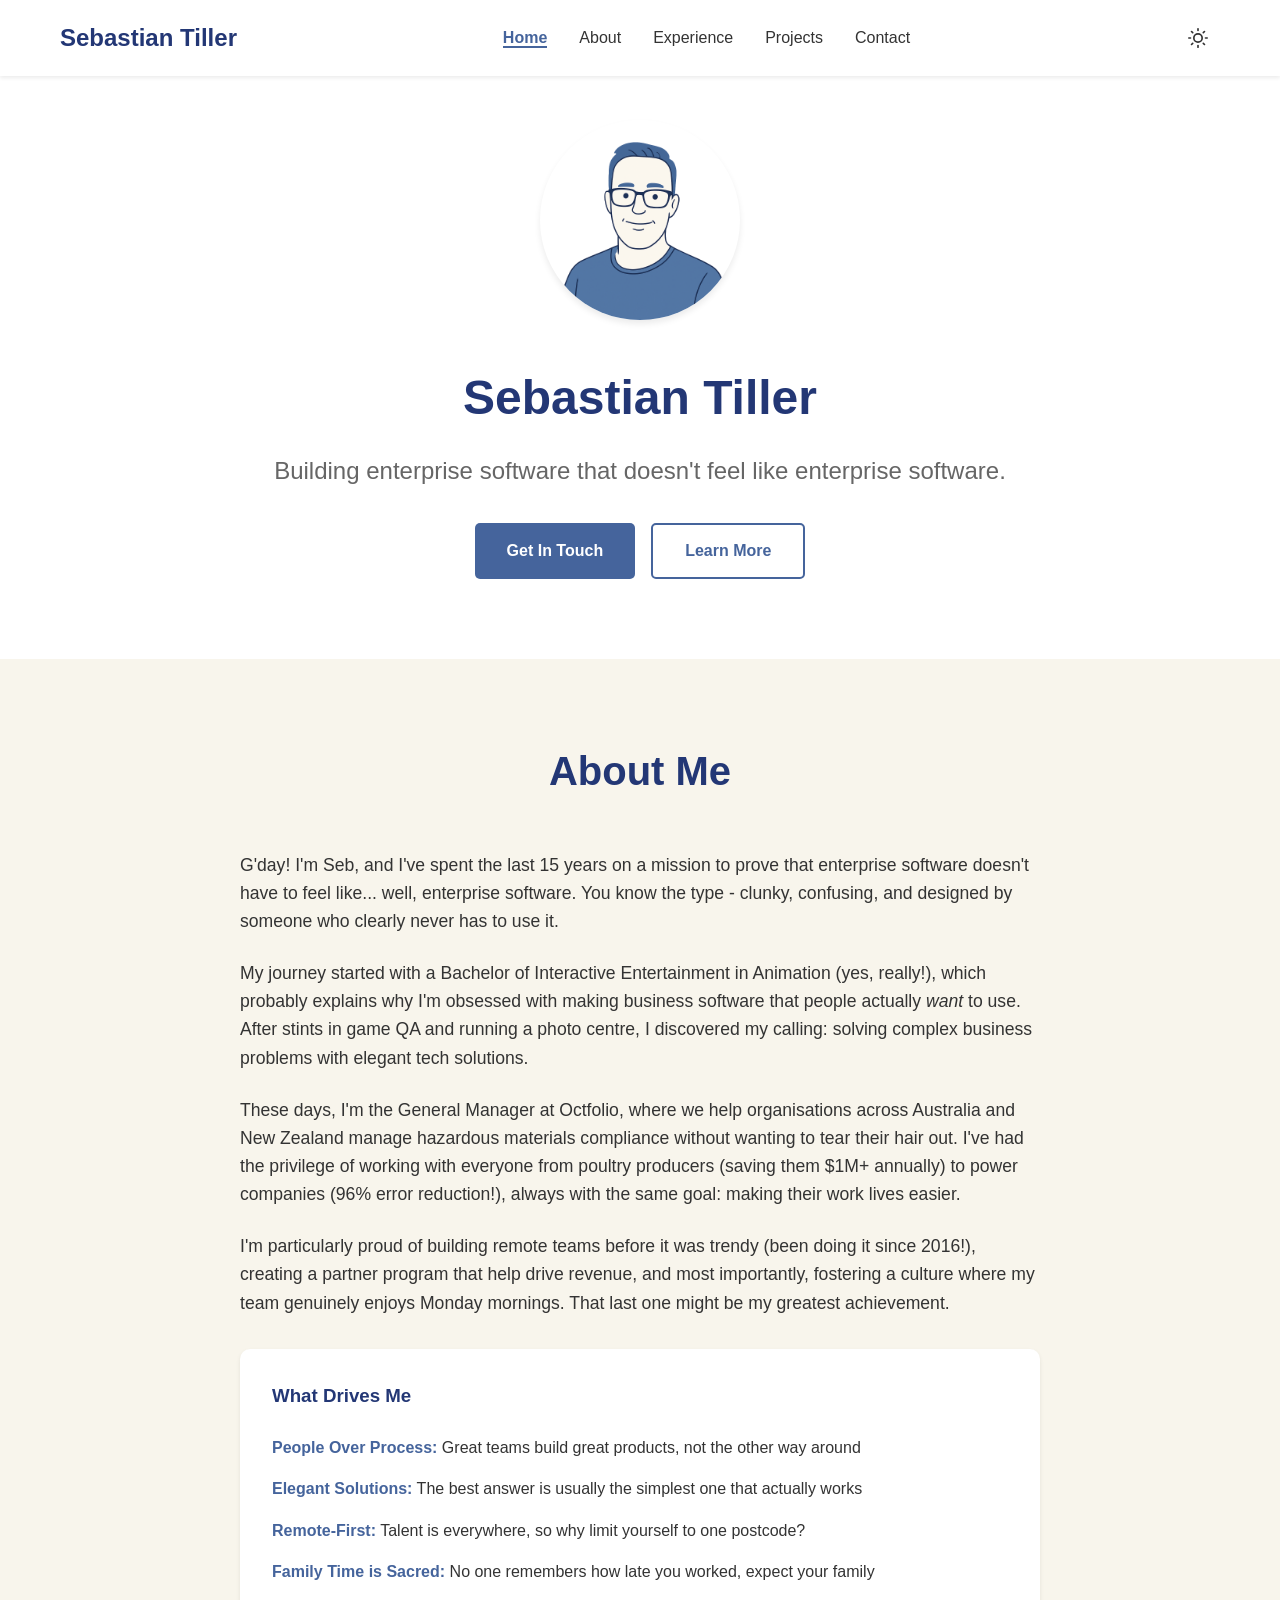
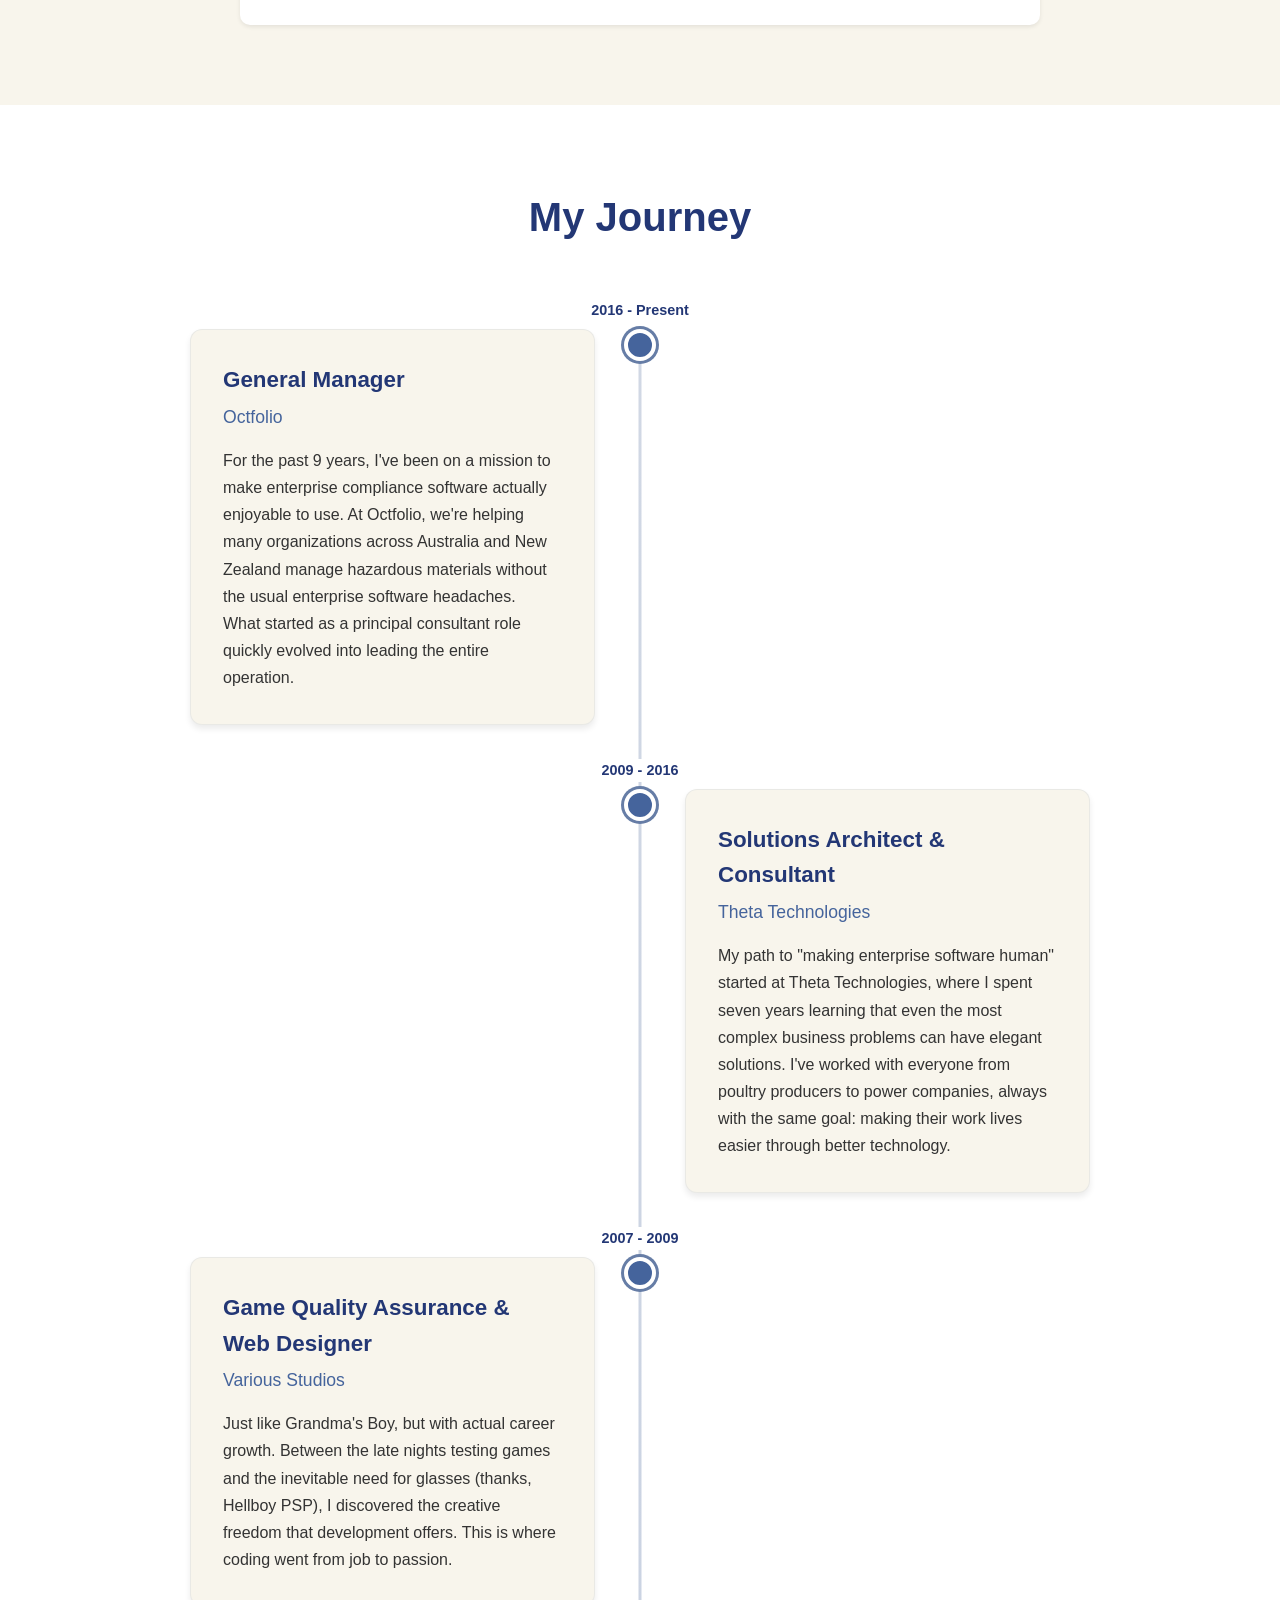
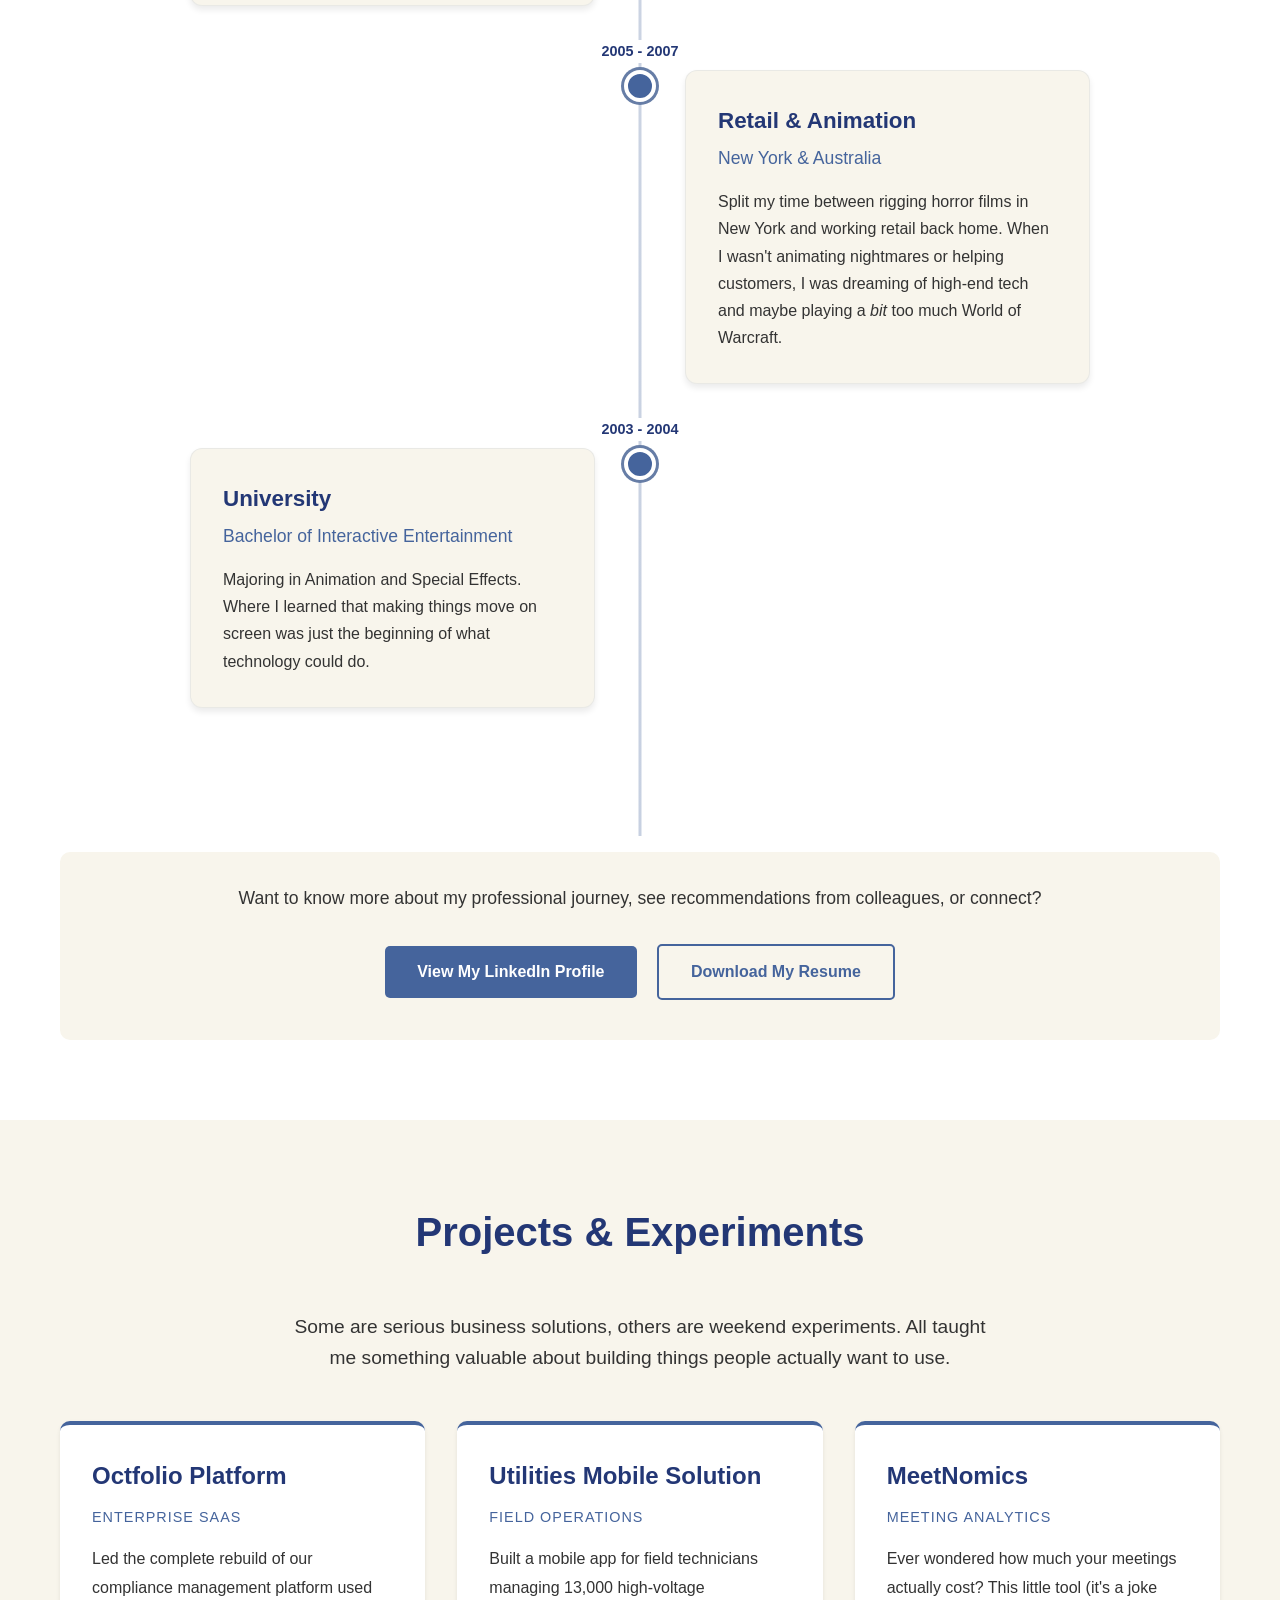
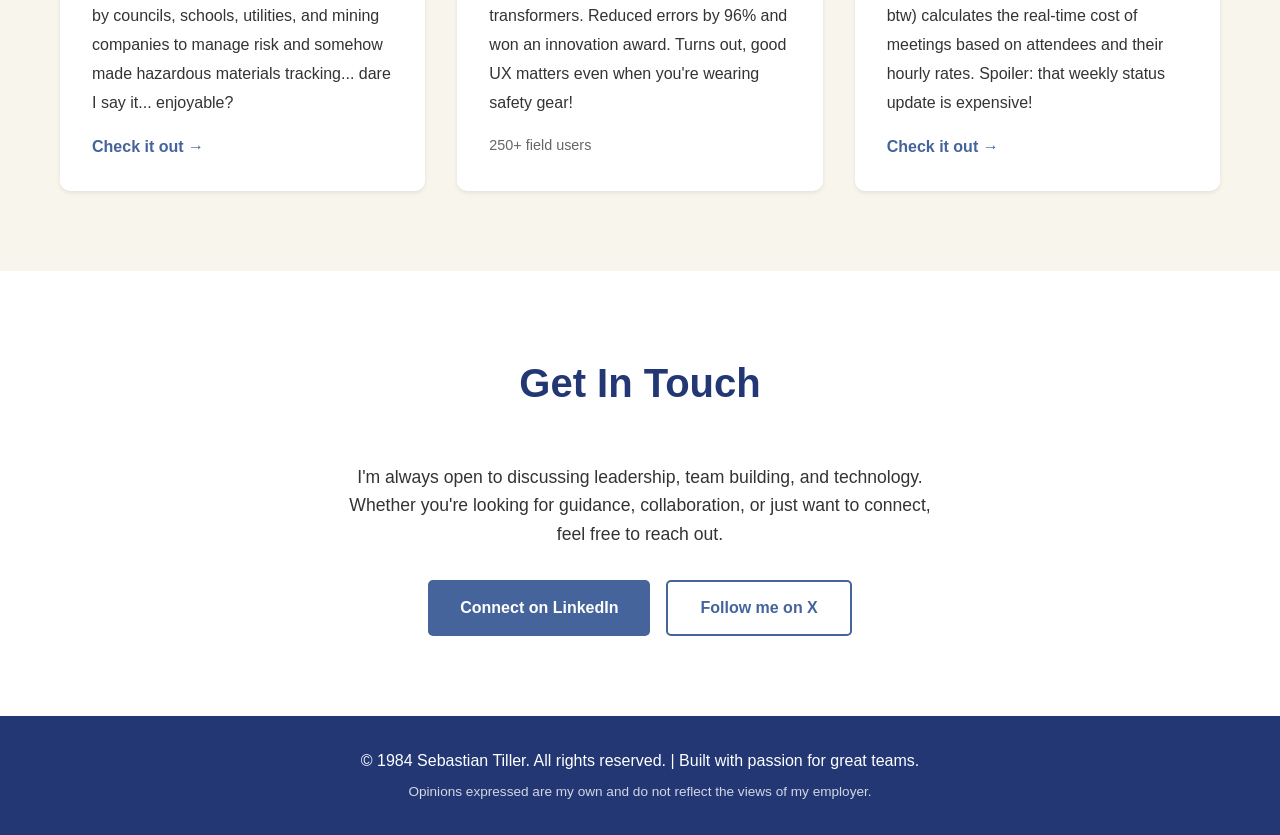
==== index.html @ 4b026c46 "chore: added GA4 tracking code" ====
<!DOCTYPE html>
<html lang="en-AU">
<head>
    <meta charset="UTF-8">
    <meta name="viewport" content="width=device-width, initial-scale=1.0, viewport-fit=cover, user-scalable=yes">
    <title>Sebastian Tiller - Technology, Safety & Remote Leadership</title>
    
    <!-- Security Headers -->
    <meta http-equiv="Content-Security-Policy" content="default-src 'self'; img-src 'self' data: https:; style-src 'self' 'unsafe-inline'; script-src 'self' 'unsafe-inline' https://www.googletagmanager.com https://www.google-analytics.com; font-src 'self'; connect-src 'self' https://www.google-analytics.com https://analytics.google.com https://www.googletagmanager.com; frame-ancestors 'none'; base-uri 'self'; form-action 'self';">
    <meta name="referrer" content="strict-origin-when-cross-origin">
    <meta name="description" content="Sebastian Tiller - Experienced leader focused on team collaboration, transparency, and building successful technology teams. Specializing in autonomous work cultures and career development.">
    <meta name="keywords" content="Sebastian Tiller, Technology Leadership, Team Building, Engineering Management, Career Development">
    <meta name="author" content="Sebastian Tiller">
    
    <!-- Open Graph / Facebook -->
    <meta property="og:type" content="website">
    <meta property="og:url" content="https://sebastiantiller.com/">
    <meta property="og:title" content="Sebastian Tiller - Leadership & Technology Professional">
    <meta property="og:description" content="Building high-performance teams through trust, transparency, and constructive feedback. Experienced technology leader and mentor.">
    <meta property="og:image" content="https://sebastiantiller.com/imgs/Seb.png">
    <meta property="og:image:width" content="1024">
    <meta property="og:image:height" content="1024">
    <meta property="og:image:alt" content="Sebastian Tiller - Technology Leader">
    <meta property="og:locale" content="en_AU">
    
    <!-- Twitter -->
    <meta property="twitter:card" content="summary_large_image">
    <meta property="twitter:url" content="https://sebastiantiller.com/">
    <meta property="twitter:title" content="Sebastian Tiller - Leadership & Technology Professional">
    <meta property="twitter:description" content="Building high-performance teams through trust, transparency, and constructive feedback.">
    <meta property="twitter:image" content="https://sebastiantiller.com/imgs/Seb.png">
    
    <!-- Preconnect to external domains -->
    <link rel="preconnect" href="https://www.linkedin.com">
    <link rel="preconnect" href="https://x.com">
    
    <!-- Preload critical resources -->
    <link rel="preload" as="image" href="imgs/Seb.png">
    
    <link rel="stylesheet" href="styles.css">
    
    <!-- Canonical URL -->
    <link rel="canonical" href="https://sebastiantiller.com/">
    
    <!-- Emoji Favicon -->
    <link rel="icon" href="data:image/svg+xml,<svg xmlns=%22http://www.w3.org/2000/svg%22 viewBox=%220 0 100 100%22><text y=%22.9em%22 font-size=%2290%22>🔧</text></svg>">
    <link rel="alternate icon" type="image/x-icon" href="favicon.ico">
    
    <!-- Structured Data for SEO -->
    <script type="application/ld+json">
    {
        "@context": "https://schema.org",
        "@type": "Person",
        "name": "Sebastian Tiller",
        "givenName": "Sebastian",
        "familyName": "Tiller",
        "alternateName": "Seb Tiller",
        "description": "Technology leader and General Manager at Octfolio, specialising in enterprise software, team building, and remote leadership.",
        "url": "https://sebastiantiller.com/",
        "image": "https://sebastiantiller.com/imgs/Seb.png",
        "jobTitle": "General Manager",
        "worksFor": {
            "@type": "Organization",
            "name": "Octfolio",
            "description": "Enterprise compliance software for hazardous materials management"
        },
        "sameAs": [
            "https://www.linkedin.com/in/sebastiantiller",
            "https://x.com/sebish"
        ],
        "knowsAbout": [
            "Enterprise Software Development",
            "Team Leadership",
            "Remote Team Management",
            "Hazardous Materials Compliance",
            "Business Strategy",
            "Software Architecture"
        ],
        "alumniOf": {
            "@type": "EducationalOrganization",
            "name": "University (Bachelor of Interactive Entertainment)"
        },
        "award": "Innovation Award for Utilities Mobile Solution"
    }
    </script>
    
    <!-- Website Structured Data -->
    <script type="application/ld+json">
    {
        "@context": "https://schema.org",
        "@type": "WebSite",
        "name": "Sebastian Tiller - Personal Website",
        "url": "https://sebastiantiller.com/",
        "description": "Personal website of Sebastian Tiller - Technology leader, General Manager at Octfolio, and advocate for building enterprise software that doesn't feel like enterprise software.",
        "author": {
            "@type": "Person",
            "name": "Sebastian Tiller"
        }
    }
    </script>
    
    <!-- Google tag (gtag.js) -->
    <script async src="https://www.googletagmanager.com/gtag/js?id=G-3JDFV7PDCG"></script>
    <script>
      window.dataLayer = window.dataLayer || [];
      function gtag(){dataLayer.push(arguments);}
      gtag('js', new Date());

      gtag('config', 'G-3JDFV7PDCG');
    </script>
</head>
<body>
    <!-- Skip to main content link for accessibility -->
    <a href="#main-content" class="skip-link">Skip to main content</a>
    
    <!-- Navigation -->
    <nav class="navbar" role="navigation" aria-label="Main navigation">
        <div class="container">
            <div class="nav-brand">Sebastian Tiller</div>
            <ul class="nav-menu">
                <li><a href="#home" class="nav-link">Home</a></li>
                <li><a href="#about" class="nav-link">About</a></li>
                <li><a href="#experience" class="nav-link">Experience</a></li>
                <li><a href="#projects" class="nav-link">Projects</a></li>
                <li><a href="#contact" class="nav-link">Contact</a></li>
            </ul>
            <div class="nav-actions">
                <button class="theme-toggle" aria-label="Toggle dark mode" title="Toggle dark mode">
                    <svg class="sun-icon" width="20" height="20" viewBox="0 0 24 24" fill="none" stroke="currentColor" stroke-width="2" stroke-linecap="round" stroke-linejoin="round">
                        <circle cx="12" cy="12" r="5"></circle>
                        <line x1="12" y1="1" x2="12" y2="3"></line>
                        <line x1="12" y1="21" x2="12" y2="23"></line>
                        <line x1="4.22" y1="4.22" x2="5.64" y2="5.64"></line>
                        <line x1="18.36" y1="18.36" x2="19.78" y2="19.78"></line>
                        <line x1="1" y1="12" x2="3" y2="12"></line>
                        <line x1="21" y1="12" x2="23" y2="12"></line>
                        <line x1="4.22" y1="19.78" x2="5.64" y2="18.36"></line>
                        <line x1="18.36" y1="5.64" x2="19.78" y2="4.22"></line>
                    </svg>
                    <svg class="moon-icon" width="20" height="20" viewBox="0 0 24 24" fill="none" stroke="currentColor" stroke-width="2" stroke-linecap="round" stroke-linejoin="round">
                        <path d="M21 12.79A9 9 0 1 1 11.21 3 7 7 0 0 0 21 12.79z"></path>
                    </svg>
                </button>
                <button class="hamburger" aria-label="Toggle navigation menu" aria-expanded="false">
                    <span></span>
                    <span></span>
                    <span></span>
                </button>
            </div>
        </div>
    </nav>

    <!-- Hero Section -->
    <main id="main-content">
    <section id="home" class="hero" role="banner">
        <div class="container">
            <div class="hero-content">
                <img src="imgs/Seb.png" 
                     alt="Sebastian Tiller - Technology leader and enterprise software innovator" 
                     class="profile-img" 
                     loading="lazy" 
                     width="200" 
                     height="200">
                <h1 class="hero-title">Sebastian Tiller</h1>
                <p class="hero-subtitle">Building enterprise software that doesn't feel like enterprise software.</p>
                <div class="hero-cta">
                    <a href="#contact" class="btn btn-primary">Get In Touch</a>
                    <a href="#about" class="btn btn-secondary">Learn More</a>
                </div>
            </div>
        </div>
    </section>

    <!-- About Section -->
    <section id="about" class="about">
        <div class="container">
            <h2 class="section-title">About Me</h2>
            <div class="about-content">
                <div class="about-text">
                    <p>G'day! I'm Seb, and I've spent the last 15 years on a mission to prove that enterprise software doesn't have to feel like... well, enterprise software. You know the type - clunky, confusing, and designed by someone who clearly never has to use it.</p>
                    <p>My journey started with a Bachelor of Interactive Entertainment in Animation (yes, really!), which probably explains why I'm obsessed with making business software that people actually <em>want</em> to use. After stints in game QA and running a photo centre, I discovered my calling: solving complex business problems with elegant tech solutions.</p>
                    <p>These days, I'm the General Manager at Octfolio, where we help organisations across Australia and New Zealand manage hazardous materials compliance without wanting to tear their hair out. I've had the privilege of working with everyone from poultry producers (saving them $1M+ annually) to power companies (96% error reduction!), always with the same goal: making their work lives easier.</p>
                    <p>I'm particularly proud of building remote teams before it was trendy (been doing it since 2016!), creating a partner program that help drive revenue, and most importantly, fostering a culture where my team genuinely enjoys Monday mornings. That last one might be my greatest achievement.</p>
                    <div class="values">
                        <h3>What Drives Me</h3>
                        <ul>
                            <li><strong>People Over Process:</strong> Great teams build great products, not the other way around</li>
                            <li><strong>Elegant Solutions:</strong> The best answer is usually the simplest one that actually works</li>
                            <li><strong>Remote-First:</strong> Talent is everywhere, so why limit yourself to one postcode?</li>
                            <li><strong>Family Time is Sacred:</strong> No one remembers how late you worked, expect your family</li>
                        </ul>
                    </div>
                </div>
            </div>
        </div>
    </section>

    <!-- Experience Section -->
    <section id="experience" class="experience">
        <div class="container">
            <h2 class="section-title">My Journey</h2>
            <div class="timeline">
                <div class="timeline-item" data-aos="fade-up">
                    <div class="timeline-date">2016 - Present</div>
                    <div class="timeline-content">
                        <h3>General Manager</h3>
                        <h4>Octfolio</h4>
                        <p>For the past 9 years, I've been on a mission to make enterprise compliance software actually enjoyable to use. At Octfolio, we're helping many organizations across Australia and New Zealand manage hazardous materials without the usual enterprise software headaches.</p>
                        <p>What started as a principal consultant role quickly evolved into leading the entire operation.</p>
                    </div>
                </div>
                <div class="timeline-item" data-aos="fade-up">
                    <div class="timeline-date">2009 - 2016</div>
                    <div class="timeline-content">
                        <h3>Solutions Architect & Consultant</h3>
                        <h4>Theta Technologies</h4>
                        <p>My path to "making enterprise software human" started at Theta Technologies, where I spent seven years learning that even the most complex business problems can have elegant solutions. I've worked with everyone from poultry producers to power companies, always with the same goal: making their work lives easier through better technology.</p>
                    </div>
                </div>
                <div class="timeline-item" data-aos="fade-up">
                    <div class="timeline-date">2007 - 2009</div>
                    <div class="timeline-content">
                        <h3>Game Quality Assurance & Web Designer</h3>
                        <h4>Various Studios</h4>
                        <p>Just like Grandma's Boy, but with actual career growth. Between the late nights testing games and the inevitable need for glasses (thanks, Hellboy PSP), I discovered the creative freedom that development offers. This is where coding went from job to passion.</p>
                    </div>
                </div>
                <div class="timeline-item" data-aos="fade-up">
                    <div class="timeline-date">2005 - 2007</div>
                    <div class="timeline-content">
                        <h3>Retail & Animation</h3>
                        <h4>New York & Australia</h4>
                        <p>Split my time between rigging horror films in New York and working retail back home. When I wasn't animating nightmares or helping customers, I was dreaming of high-end tech and maybe playing a <em>bit</em> too much World of Warcraft.</p>
                    </div>
                </div>
                <div class="timeline-item" data-aos="fade-up">
                    <div class="timeline-date">2003 - 2004</div>
                    <div class="timeline-content">
                        <h3>University</h3>
                        <h4>Bachelor of Interactive Entertainment</h4>
                        <p>Majoring in Animation and Special Effects. Where I learned that making things move on screen was just the beginning of what technology could do.</p>
                    </div>
                </div>
            </div>
            <div class="linkedin-cta">
                <p>Want to know more about my professional journey, see recommendations from colleagues, or connect?</p>
                <a href="https://www.linkedin.com/in/sebastiantiller" class="btn btn-primary" target="_blank" rel="noopener noreferrer">View My LinkedIn Profile</a>
                <a href="docs/Sebastian Tiller - Resume - 2022.pdf" class="btn btn-secondary" target="_blank">Download My Resume</a>
            </div>
        </div>
    </section>



    <!-- Projects Section -->
    <section id="projects" class="projects">
        <div class="container">
            <h2 class="section-title">Projects & Experiments</h2>
            <p class="projects-intro">Some are serious business solutions, others are weekend experiments. All taught me something valuable about building things people actually want to use.</p>
            <div class="projects-grid">
                <div class="project-card">
                    <h3>Octfolio Platform</h3>
                    <span class="project-type">Enterprise SaaS</span>
                    <p>Led the complete rebuild of our compliance management platform used by councils, schools, utilities, and mining companies to manage risk and somehow made hazardous materials tracking... dare I say it... enjoyable?</p>
                    <div class="project-link">
                        <a href="https://www.octfolio.com.au/" target="_blank" rel="noopener noreferrer">Check it out →</a>
                    </div>
                </div>
                
                <div class="project-card">
                    <h3>Utilities Mobile Solution</h3>
                    <span class="project-type">Field Operations</span>
                    <p>Built a mobile app for field technicians managing 13,000 high-voltage transformers. Reduced errors by 96% and won an innovation award. Turns out, good UX matters even when you're wearing safety gear!</p>
                    <div class="project-stats">
                        <span>250+ field users</span>
                    </div>
                </div>

                <div class="project-card">
                    <h3>MeetNomics</h3>
                    <span class="project-type">Meeting Analytics</span>
                    <p>Ever wondered how much your meetings actually cost? This little tool (it's a joke btw) calculates the real-time cost of meetings based on attendees and their hourly rates. Spoiler: that weekly status update is expensive!</p>
                    <div class="project-link">
                        <a href="https://meetnomics.com/" target="_blank" rel="noopener noreferrer">Check it out →</a>
                    </div>
                </div>
            </div>
        </div>
    </section>


    <!-- Contact Section -->
    <section id="contact" class="contact">
        <div class="container">
            <h2 class="section-title">Get In Touch</h2>
            <div class="contact-content">
                <p>I'm always open to discussing leadership, team building, and technology. Whether you're looking for guidance, collaboration, or just want to connect, feel free to reach out.</p>
                <div class="contact-cta">
                    <a href="https://www.linkedin.com/in/sebastiantiller" class="btn btn-primary" target="_blank" rel="noopener noreferrer">Connect on LinkedIn</a>
                    <a href="https://x.com/sebish" class="btn btn-secondary" target="_blank" rel="noopener noreferrer">Follow me on X</a>
                </div>
            </div>
        </div>
    </section>

    </main>
    
    <!-- Footer -->
    <footer class="footer" role="contentinfo">
        <div class="container">
            <p>&copy; 1984 Sebastian Tiller. All rights reserved. | Built with passion for great teams.</p>
            <p class="disclaimer">Opinions expressed are my own and do not reflect the views of my employer.</p>
        </div>
    </footer>

    <script src="script.js"></script>
</body>
</html>
---- styles.css ----
/* ========================================
   CSS VARIABLES & CUSTOM PROPERTIES
   ======================================== */
:root {
    /* Light Mode Colours */
    --bg-primary: #FFFFFF;
    --bg-secondary: #F8F5EC;
    --bg-tertiary: rgba(102, 125, 166, 0.1);
    
    --text-primary: #333333;
    --text-secondary: #666666;
    --text-inverse: #FFFFFF;
    
    --accent-primary: #233775;
    --accent-secondary: #45649C;
    --accent-tertiary: #667DA6;
    --accent-light: #0F2C68;
    
    
    /* Effects */
    --shadow: rgba(0, 0, 0, 0.08);
    --transition: all 0.3s ease;
    
    /* Spacing Scale */
    --space-xs: 0.25rem;
    --space-sm: 0.5rem;
    --space-md: 1rem;
    --space-lg: 2rem;
    --space-xl: 3rem;
    --space-2xl: 5rem;
}

/* Dark Mode */
[data-theme="dark"] {
    /* Dark Mode Colours */
    --bg-primary: #1a1a1a;
    --bg-secondary: #2d2d2d;
    --bg-tertiary: rgba(102, 125, 166, 0.2);
    
    --text-primary: #e0e0e0;
    --text-secondary: #b0b0b0;
    --text-inverse: #1a1a1a;
    
    --accent-primary: #7FA6D6;
    --accent-secondary: #5B7FA6;
    --accent-tertiary: #8899AA;
    --accent-light: #A0B8D6;
    
    /* Effects for dark mode */
    --shadow: rgba(0, 0, 0, 0.3);
}

/* ========================================
   GLOBAL RESET & BASE STYLES
   ======================================== */
* {
    margin: 0;
    padding: 0;
    box-sizing: border-box;
}

/* ========================================
   ACCESSIBILITY
   ======================================== */
.skip-link {
    position: absolute;
    top: -40px;
    left: 0;
    background: var(--accent-primary);
    color: var(--text-inverse);
    padding: 8px;
    text-decoration: none;
    z-index: 100;
}

.skip-link:focus {
    top: 0;
}

body {
    font-family: -apple-system, BlinkMacSystemFont, 'Segoe UI', Roboto, 'Helvetica Neue', Arial, sans-serif;
    line-height: 1.6;
    color: var(--text-primary);
    background-color: var(--bg-secondary);
}

/* Focus Styles for Accessibility */
:focus {
    outline: 2px solid var(--denim-blue);
    outline-offset: 2px;
}

:focus:not(:focus-visible) {
    outline: none;
}

:focus-visible {
    outline: 2px solid var(--denim-blue);
    outline-offset: 2px;
}

/* ========================================
   LAYOUT UTILITIES
   ======================================== */
.container {
    max-width: 1200px;
    margin: 0 auto;
    padding: 0 20px;
}

/* ========================================
   NAVIGATION
   ======================================== */
.navbar {
    background-color: var(--bg-primary);
    box-shadow: 0 2px 4px var(--shadow);
    position: fixed;
    top: 0;
    width: 100%;
    z-index: 1000;
}

.navbar .container {
    display: flex;
    justify-content: space-between;
    align-items: center;
    padding: 1rem 20px;
}

.nav-brand {
    font-size: 1.5rem;
    font-weight: 700;
    color: var(--accent-primary);
}

.nav-menu {
    display: flex;
    list-style: none;
    gap: 2rem;
}

.nav-link {
    color: var(--text-primary);
    text-decoration: none;
    transition: var(--transition);
    font-weight: 500;
}

.nav-link:hover {
    color: var(--accent-secondary);
}

.nav-actions {
    display: flex;
    align-items: center;
    gap: 1rem;
}

/* Dark Mode Toggle */
.theme-toggle {
    background: none;
    border: none;
    color: var(--text-primary);
    cursor: pointer;
    padding: 0.75rem;
    border-radius: 5px;
    transition: var(--transition);
    display: flex;
    align-items: center;
    justify-content: center;
    min-width: 44px;
    min-height: 44px;
    touch-action: manipulation;
}

.theme-toggle:hover {
    background-color: var(--bg-secondary);
}

.sun-icon,
.moon-icon {
    display: block;
}

[data-theme="dark"] .sun-icon {
    display: none;
}

[data-theme="light"] .moon-icon,
:root:not([data-theme]) .moon-icon {
    display: none;
}

.hamburger {
    display: none;
    flex-direction: column;
    cursor: pointer;
    background: none;
    border: none;
    padding: 5px;
}

.hamburger span {
    width: 25px;
    height: 3px;
    background-color: var(--accent-primary);
    margin: 3px 0;
    transition: var(--transition);
}

/* ========================================
   HERO SECTION
   ======================================== */
.hero {
    padding: 120px 0 80px;
    background-color: var(--bg-primary);
    text-align: center;
}

.hero-content {
    max-width: 800px;
    margin: 0 auto;
}

.profile-img {
    width: 200px;
    height: 200px;
    border-radius: 50%;
    margin-bottom: 2rem;
    box-shadow: 0 4px 6px var(--shadow);
    transition: var(--transition);
}

.profile-img:hover {
    transform: translateY(-5px);
    box-shadow: 0 6px 12px var(--shadow);
}

.hero-title {
    font-size: 3rem;
    color: var(--accent-primary);
    margin-bottom: 1rem;
}

.hero-subtitle {
    font-size: 1.5rem;
    color: var(--text-secondary);
    margin-bottom: 2rem;
}

.hero-cta {
    display: flex;
    gap: 1rem;
    justify-content: center;
}

.btn {
    padding: 14px 32px;
    text-decoration: none;
    border-radius: 5px;
    font-weight: 600;
    transition: var(--transition);
    display: inline-flex;
    align-items: center;
    justify-content: center;
    min-height: 48px; /* Touch-friendly size */
    min-width: 120px;
    line-height: 1.5;
    touch-action: manipulation; /* Improve touch responsiveness */
}

.btn-primary {
    background-color: var(--accent-secondary);
    color: var(--text-inverse);
}

.btn-primary:hover {
    background-color: var(--accent-primary);
    transform: translateY(-2px);
}

.btn-secondary {
    background-color: transparent;
    color: var(--accent-secondary);
    border: 2px solid var(--accent-secondary);
}

.btn-secondary:hover {
    background-color: var(--accent-secondary);
    color: var(--text-inverse);
}

/* ========================================
   ABOUT SECTION
   ======================================== */
.about {
    padding: 80px 0;
    background-color: var(--bg-secondary);
}

.section-title {
    font-size: 2.5rem;
    color: var(--accent-primary);
    text-align: center;
    margin-bottom: 3rem;
}

.about-text {
    max-width: 800px;
    margin: 0 auto;
}

.about-text p {
    font-size: 1.1rem;
    margin-bottom: 1.5rem;
    color: var(--text-primary);
}

.values {
    background-color: var(--bg-primary);
    padding: 2rem;
    border-radius: 10px;
    margin-top: 2rem;
    box-shadow: 0 2px 4px var(--shadow);
}

.values h3 {
    color: var(--accent-primary);
    margin-bottom: 1rem;
}

.values ul {
    list-style: none;
}

.values li {
    padding: 0.5rem 0;
    color: var(--text-primary);
}

.values strong {
    color: var(--accent-secondary);
}

/* ========================================
   EXPERIENCE SECTION
   ======================================== */
.experience {
    padding: 80px 0;
    background-color: var(--bg-primary);
}

.timeline {
    max-width: 900px;
    margin: 0 auto;
    position: relative;
    padding: 2rem 0;
}

/* Central timeline line */
.timeline::before {
    content: '';
    position: absolute;
    left: 50%;
    transform: translateX(-50%);
    width: 3px;
    height: 100%;
    background: linear-gradient(to bottom, var(--accent-tertiary), var(--accent-secondary));
    opacity: 0.3;
}

.timeline-item {
    position: relative;
    margin-bottom: 4rem;
    width: 100%;
    display: flex;
    justify-content: space-between;
    align-items: flex-start;
}

/* Alternating layout */
.timeline-item:nth-child(even) {
    flex-direction: row-reverse;
}

/* Timeline dots */
.timeline-item::before {
    content: '';
    position: absolute;
    left: 50%;
    transform: translateX(-50%);
    width: 24px;
    height: 24px;
    background-color: var(--accent-secondary);
    border-radius: 50%;
    border: 4px solid var(--bg-primary);
    box-shadow: 0 0 0 3px var(--accent-tertiary);
    z-index: 10;
    transition: var(--transition);
}

.timeline-item:hover::before {
    transform: translateX(-50%) scale(1.2);
    background-color: var(--accent-primary);
}

/* Date styling */
.timeline-date {
    position: absolute;
    left: 50%;
    transform: translateX(-50%);
    top: -30px;
    font-weight: 600;
    color: var(--accent-primary);
    font-size: 0.9rem;
    background-color: var(--bg-primary);
    padding: 0 1rem;
    white-space: nowrap;
}

/* Content boxes */
.timeline-content {
    width: 45%;
    background-color: var(--bg-secondary);
    padding: 2rem;
    border-radius: 12px;
    box-shadow: 0 4px 6px var(--shadow);
    transition: var(--transition);
    border: 1px solid rgba(102, 125, 166, 0.1);
}

.timeline-item:nth-child(odd) .timeline-content {
    margin-right: auto;
}

.timeline-item:nth-child(even) .timeline-content {
    margin-left: auto;
}

.timeline-content:hover {
    transform: translateY(-5px);
    box-shadow: 0 8px 16px var(--shadow);
    border-color: var(--accent-tertiary);
}

.timeline-content h3 {
    color: var(--accent-primary);
    font-size: 1.4rem;
    margin-bottom: 0.3rem;
}

.timeline-content h4 {
    color: var(--accent-secondary);
    font-size: 1.1rem;
    margin-bottom: 1rem;
    font-weight: 500;
}

.timeline-content p {
    color: var(--text-primary);
    line-height: 1.7;
    margin-bottom: 0;
}

/* Animation classes */
.timeline-item[data-aos="fade-up"] {
    opacity: 0;
    transform: translateY(30px);
}

.timeline-item.aos-animate {
    opacity: 1;
    transform: translateY(0);
    transition: all 0.6s ease-out;
}

/* LinkedIn CTA */
.linkedin-cta {
    text-align: center;
    margin-top: 3rem;
    padding: 2rem;
    background-color: var(--bg-secondary);
    border-radius: 10px;
}

.linkedin-cta p {
    font-size: 1.1rem;
    color: var(--text-primary);
    margin-bottom: 1.5rem;
}

.linkedin-cta .btn {
    margin: 0.5rem;
}


/* Projects Section */
.projects {
    padding: 80px 0;
    background-color: var(--bg-secondary);
}

.projects-intro {
    text-align: center;
    font-size: 1.2rem;
    color: var(--text-primary);
    max-width: 700px;
    margin: 0 auto 3rem;
}

.projects-grid {
    display: grid;
    grid-template-columns: repeat(auto-fit, minmax(350px, 1fr));
    gap: 2rem;
    margin-top: 3rem;
}

.project-card {
    background-color: var(--bg-primary);
    padding: 2rem;
    border-radius: 10px;
    box-shadow: 0 2px 4px var(--shadow);
    transition: var(--transition);
    border-top: 4px solid var(--accent-secondary);
}

.project-card:hover {
    transform: translateY(-5px);
    box-shadow: 0 6px 12px var(--shadow);
}

.project-card h3 {
    color: var(--accent-primary);
    font-size: 1.5rem;
    margin-bottom: 0.5rem;
}

.project-type {
    display: inline-block;
    color: var(--accent-secondary);
    font-size: 0.9rem;
    text-transform: uppercase;
    letter-spacing: 1px;
    margin-bottom: 1rem;
    font-weight: 500;
}

.project-card p {
    color: var(--text-primary);
    line-height: 1.8;
    margin-bottom: 1rem;
}

.project-stats {
    display: flex;
    gap: 1.5rem;
    margin-top: 1rem;
}

.project-stats span {
    color: var(--text-secondary);
    font-size: 0.9rem;
    font-weight: 500;
}

.project-link {
    margin-top: 1rem;
}

.project-link a {
    color: var(--accent-secondary);
    text-decoration: none;
    font-weight: 600;
    transition: var(--transition);
}

.project-link a:hover {
    color: var(--accent-primary);
}


/* Contact Section */
.contact {
    padding: 80px 0;
    background-color: var(--bg-primary);
}

.contact-content {
    max-width: 600px;
    margin: 0 auto;
    text-align: center;
}

.contact-content p {
    font-size: 1.1rem;
    color: var(--text-primary);
    margin-bottom: 2rem;
}

.contact-cta {
    display: flex;
    gap: 1rem;
    justify-content: center;
}

.contact-info {
    display: grid;
    grid-template-columns: repeat(auto-fit, minmax(250px, 1fr));
    gap: 2rem;
    margin: 3rem 0;
}

.contact-item {
    background-color: var(--soft-ivory);
    padding: 2rem;
    border-radius: 10px;
    border: 1px solid rgba(102, 125, 166, 0.3);
}

.contact-item h3 {
    color: var(--deep-navy);
    margin-bottom: 1rem;
}

.contact-item p {
    color: var(--text-dark);
    font-size: 1rem;
}

/* Footer */
.footer {
    background-color: var(--accent-primary);
    color: var(--text-inverse);
    text-align: center;
    padding: 2rem 0;
}

.footer .disclaimer {
    font-size: 0.85rem;
    opacity: 0.8;
    margin-top: 0.5rem;
}

/* Responsive Design */
@media (max-width: 768px) {
    .hamburger {
        display: flex;
    }
    
    .theme-toggle {
        order: -1; /* Put theme toggle before hamburger */
    }

    .nav-menu {
        position: fixed;
        left: -100%;
        top: 70px;
        flex-direction: column;
        background-color: var(--bg-primary);
        width: 100%;
        text-align: center;
        transition: 0.3s;
        box-shadow: 0 10px 27px var(--shadow);
        padding: 2rem 0;
    }

    .nav-menu.active {
        left: 0;
    }

    .hero-title {
        font-size: 2rem;
    }

    .hero-subtitle {
        font-size: 1.2rem;
    }

    .hero-cta {
        flex-direction: column;
        align-items: center;
        gap: 0;
    }

    .hero-cta .btn {
        display: block;
        width: 100%;
        margin: 0.75rem 0;
    }

    .profile-img {
        width: 150px;
        height: 150px;
    }

    /* Timeline mobile styles */
    .timeline::before {
        left: 15px;
        transform: none;
    }

    .timeline-item {
        flex-direction: column !important;
        padding-left: 50px;
        margin-bottom: 3rem;
        position: relative;
    }

    .timeline-item::before {
        left: 15px;
        transform: none;
        width: 16px;
        height: 16px;
        top: 2px;
        border: 3px solid var(--bg-primary);
    }

    .timeline-date {
        position: relative;
        left: 0;
        transform: none;
        top: 0;
        margin-bottom: 0.5rem;
        margin-left: 15px;
        padding: 0;
        font-size: 0.85rem;
        font-weight: 600;
        color: var(--accent-primary);
        background: none;
    }

    .timeline-content {
        width: 100%;
        margin: 0 !important;
    }

    .timeline-item:hover::before {
        transform: scale(1.2);
    }

    /* LinkedIn CTA mobile styles */
    .linkedin-cta {
        padding: 1.5rem;
    }

    .linkedin-cta p {
        font-size: 1rem;
    }

    .linkedin-cta .btn {
        display: block;
        width: 100%;
        margin: 0.75rem 0;
    }

    /* Contact CTA mobile styles */
    .contact-cta {
        flex-direction: column;
        gap: 0;
    }

    .contact-cta .btn {
        display: block;
        width: 100%;
        margin: 0.75rem 0;
    }

    .contact-info {
        grid-template-columns: 1fr;
    }


    .projects-grid {
        grid-template-columns: 1fr;
    }

}

@media (max-width: 480px) {
    .section-title {
        font-size: 2rem;
    }

    .timeline-item {
        padding-left: 30px;
    }

    .timeline-item::before {
        width: 15px;
        height: 15px;
    }

    .timeline-item::after {
        left: 6px;
    }
}

/* Animations */
@keyframes fadeInUp {
    from {
        opacity: 0;
        transform: translateY(30px);
    }
    to {
        opacity: 1;
        transform: translateY(0);
    }
}

/* Active Navigation State */
.nav-link.active {
    color: var(--accent-secondary);
    font-weight: 600;
    position: relative;
}

.nav-link.active::after {
    content: '';
    position: absolute;
    bottom: -2px;
    left: 0;
    right: 0;
    height: 2px;
    background-color: var(--accent-secondary);
}

/* Reduced Motion Support */
@media (prefers-reduced-motion: reduce) {
    * {
        animation-duration: 0.01ms !important;
        animation-iteration-count: 1 !important;
        transition-duration: 0.01ms !important;
        scroll-behavior: auto !important;
    }
}
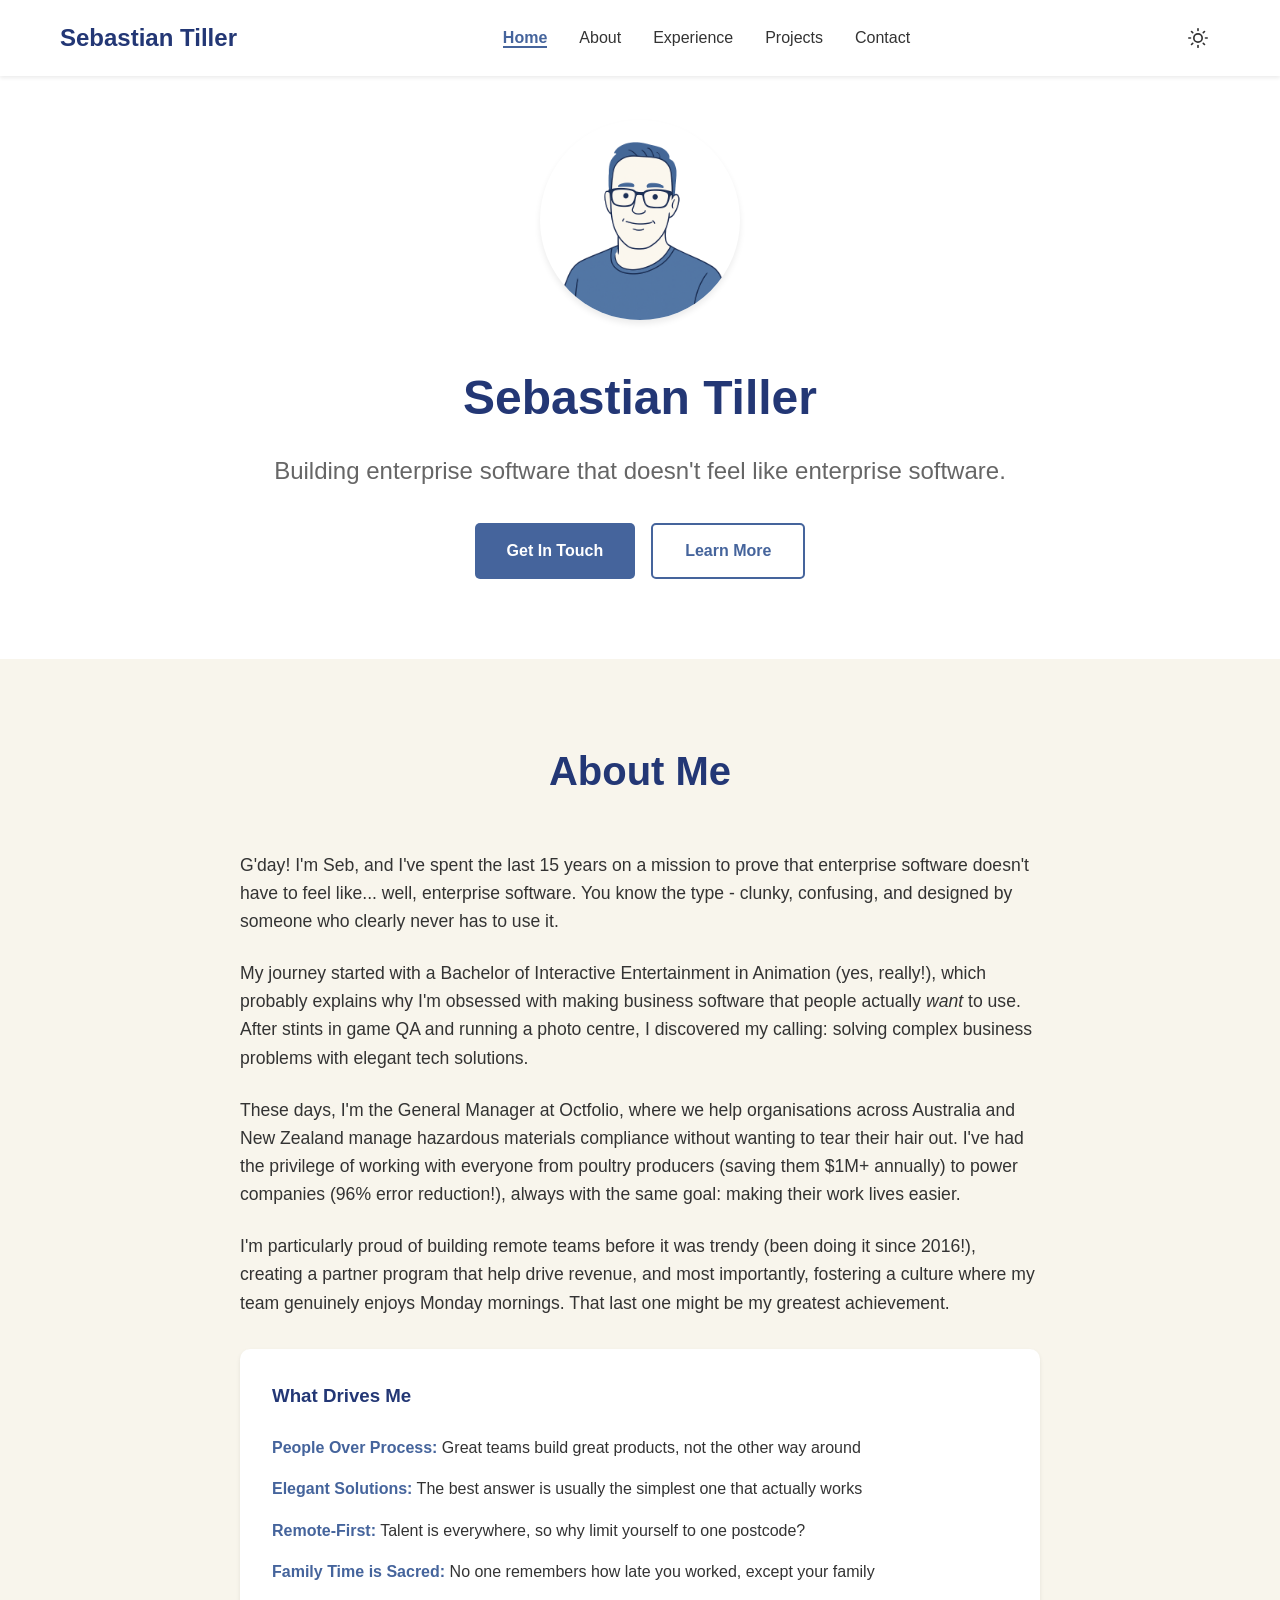
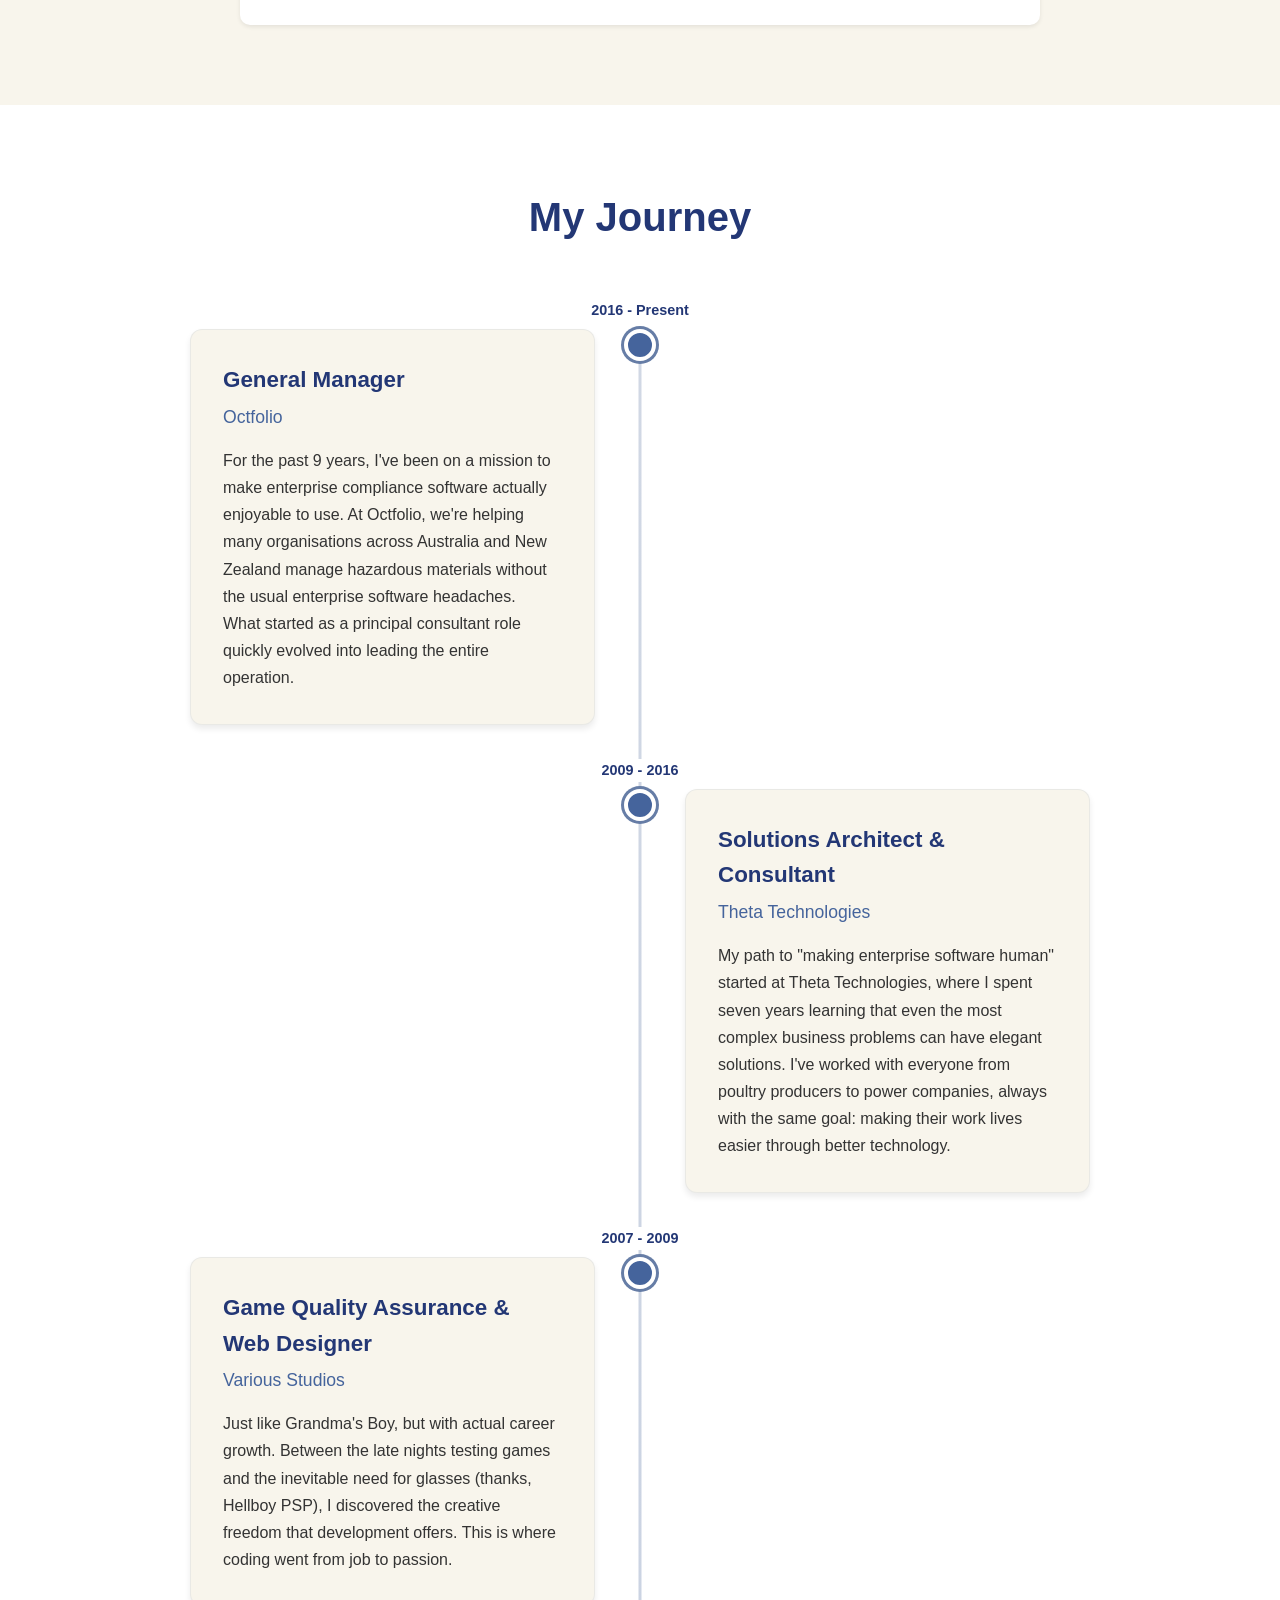
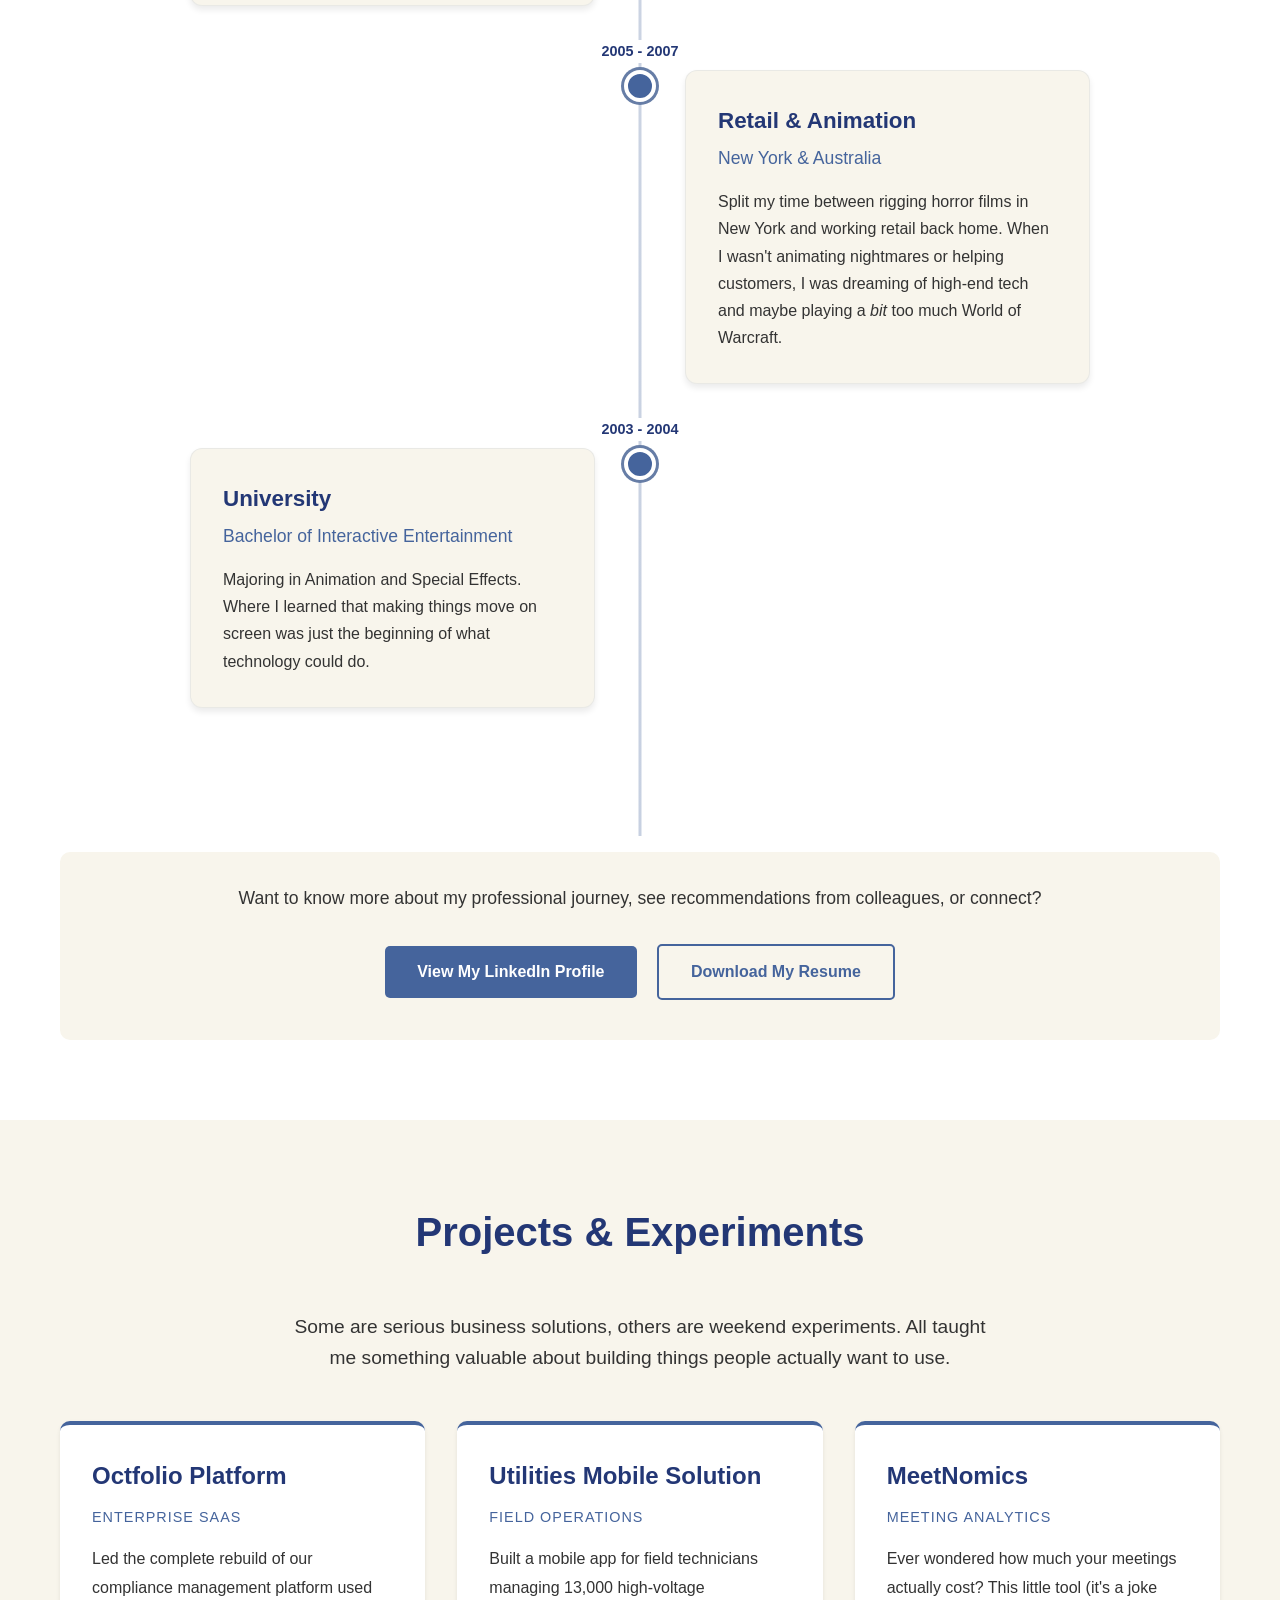
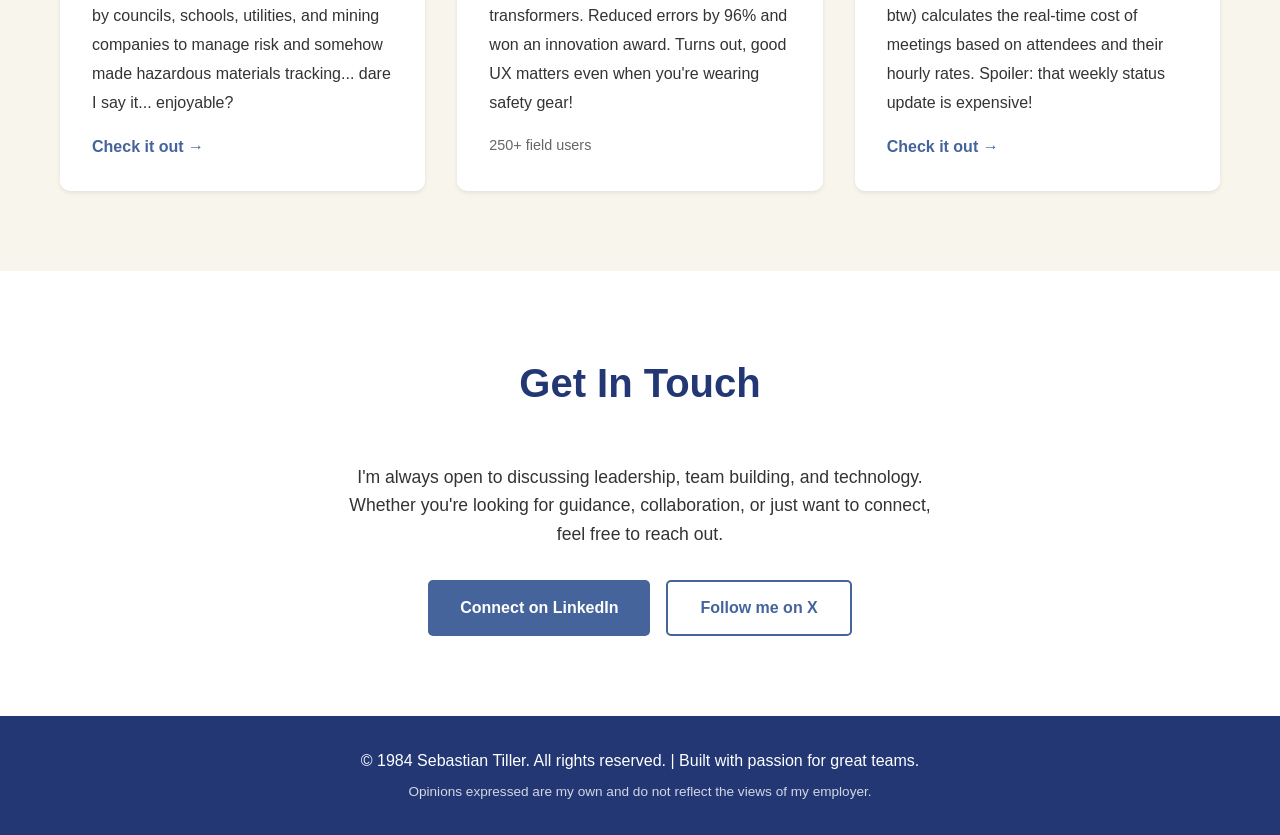
==== commit d6ffa736: "fix: spelling errors" ====
--- a/index.html
+++ b/index.html
@@ -8,7 +8,7 @@
     <!-- Security Headers -->
     <meta http-equiv="Content-Security-Policy" content="default-src 'self'; img-src 'self' data: https:; style-src 'self' 'unsafe-inline'; script-src 'self' 'unsafe-inline' https://www.googletagmanager.com https://www.google-analytics.com; font-src 'self'; connect-src 'self' https://www.google-analytics.com https://analytics.google.com https://www.googletagmanager.com; frame-ancestors 'none'; base-uri 'self'; form-action 'self';">
     <meta name="referrer" content="strict-origin-when-cross-origin">
-    <meta name="description" content="Sebastian Tiller - Experienced leader focused on team collaboration, transparency, and building successful technology teams. Specializing in autonomous work cultures and career development.">
+    <meta name="description" content="Sebastian Tiller - Experienced leader focused on team collaboration, transparency, and building successful technology teams. Specialising in autonomous work cultures and career development.">
     <meta name="keywords" content="Sebastian Tiller, Technology Leadership, Team Building, Engineering Management, Career Development">
     <meta name="author" content="Sebastian Tiller">
     
@@ -17,18 +17,19 @@
     <meta property="og:url" content="https://sebastiantiller.com/">
     <meta property="og:title" content="Sebastian Tiller - Leadership & Technology Professional">
     <meta property="og:description" content="Building high-performance teams through trust, transparency, and constructive feedback. Experienced technology leader and mentor.">
-    <meta property="og:image" content="https://sebastiantiller.com/imgs/Seb.png">
-    <meta property="og:image:width" content="1024">
-    <meta property="og:image:height" content="1024">
-    <meta property="og:image:alt" content="Sebastian Tiller - Technology Leader">
+    <meta property="og:image" content="https://sebastiantiller.com/imgs/sebastian-tiller-og-banner.png">
+    <meta property="og:image:width" content="1200">
+    <meta property="og:image:height" content="630">
+    <meta property="og:image:type" content="image/png">
+    <meta property="og:image:alt" content="Sebastian Tiller - Use your skills to bring joy">
     <meta property="og:locale" content="en_AU">
     
-    <!-- Twitter -->
+    <!-- X (Twitter) -->
     <meta property="twitter:card" content="summary_large_image">
     <meta property="twitter:url" content="https://sebastiantiller.com/">
     <meta property="twitter:title" content="Sebastian Tiller - Leadership & Technology Professional">
     <meta property="twitter:description" content="Building high-performance teams through trust, transparency, and constructive feedback.">
-    <meta property="twitter:image" content="https://sebastiantiller.com/imgs/Seb.png">
+    <meta property="twitter:image" content="https://sebastiantiller.com/imgs/sebastian-tiller-og-banner.png">
     
     <!-- Preconnect to external domains -->
     <link rel="preconnect" href="https://www.linkedin.com">
@@ -36,6 +37,7 @@
     
     <!-- Preload critical resources -->
     <link rel="preload" as="image" href="imgs/Seb.png">
+    <link rel="preload" as="image" href="imgs/sebastian-tiller-og-banner.png">
     
     <link rel="stylesheet" href="styles.css">
     
@@ -187,7 +189,7 @@
                             <li><strong>People Over Process:</strong> Great teams build great products, not the other way around</li>
                             <li><strong>Elegant Solutions:</strong> The best answer is usually the simplest one that actually works</li>
                             <li><strong>Remote-First:</strong> Talent is everywhere, so why limit yourself to one postcode?</li>
-                            <li><strong>Family Time is Sacred:</strong> No one remembers how late you worked, expect your family</li>
+                            <li><strong>Family Time is Sacred:</strong> No one remembers how late you worked, except your family</li>
                         </ul>
                     </div>
                 </div>
@@ -205,7 +207,7 @@
                     <div class="timeline-content">
                         <h3>General Manager</h3>
                         <h4>Octfolio</h4>
-                        <p>For the past 9 years, I've been on a mission to make enterprise compliance software actually enjoyable to use. At Octfolio, we're helping many organizations across Australia and New Zealand manage hazardous materials without the usual enterprise software headaches.</p>
+                        <p>For the past 9 years, I've been on a mission to make enterprise compliance software actually enjoyable to use. At Octfolio, we're helping many organisations across Australia and New Zealand manage hazardous materials without the usual enterprise software headaches.</p>
                         <p>What started as a principal consultant role quickly evolved into leading the entire operation.</p>
                     </div>
                 </div>
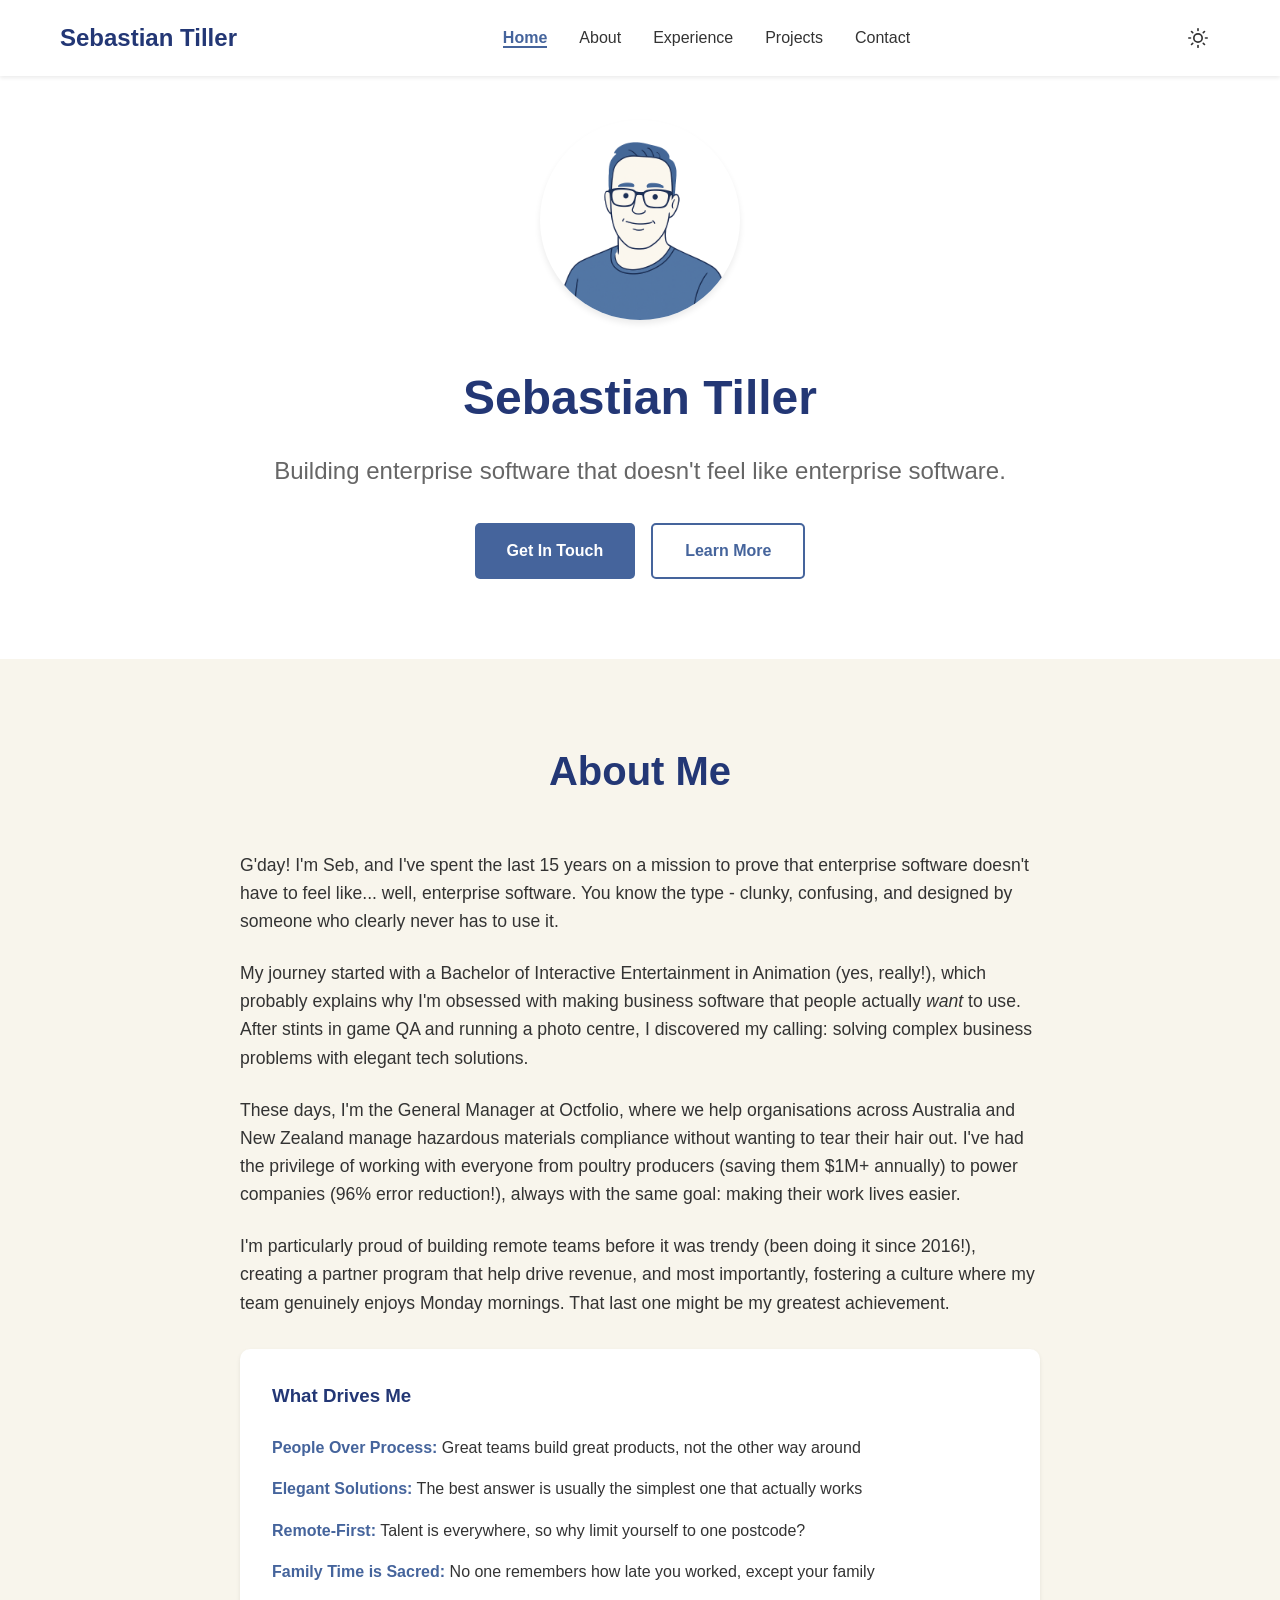
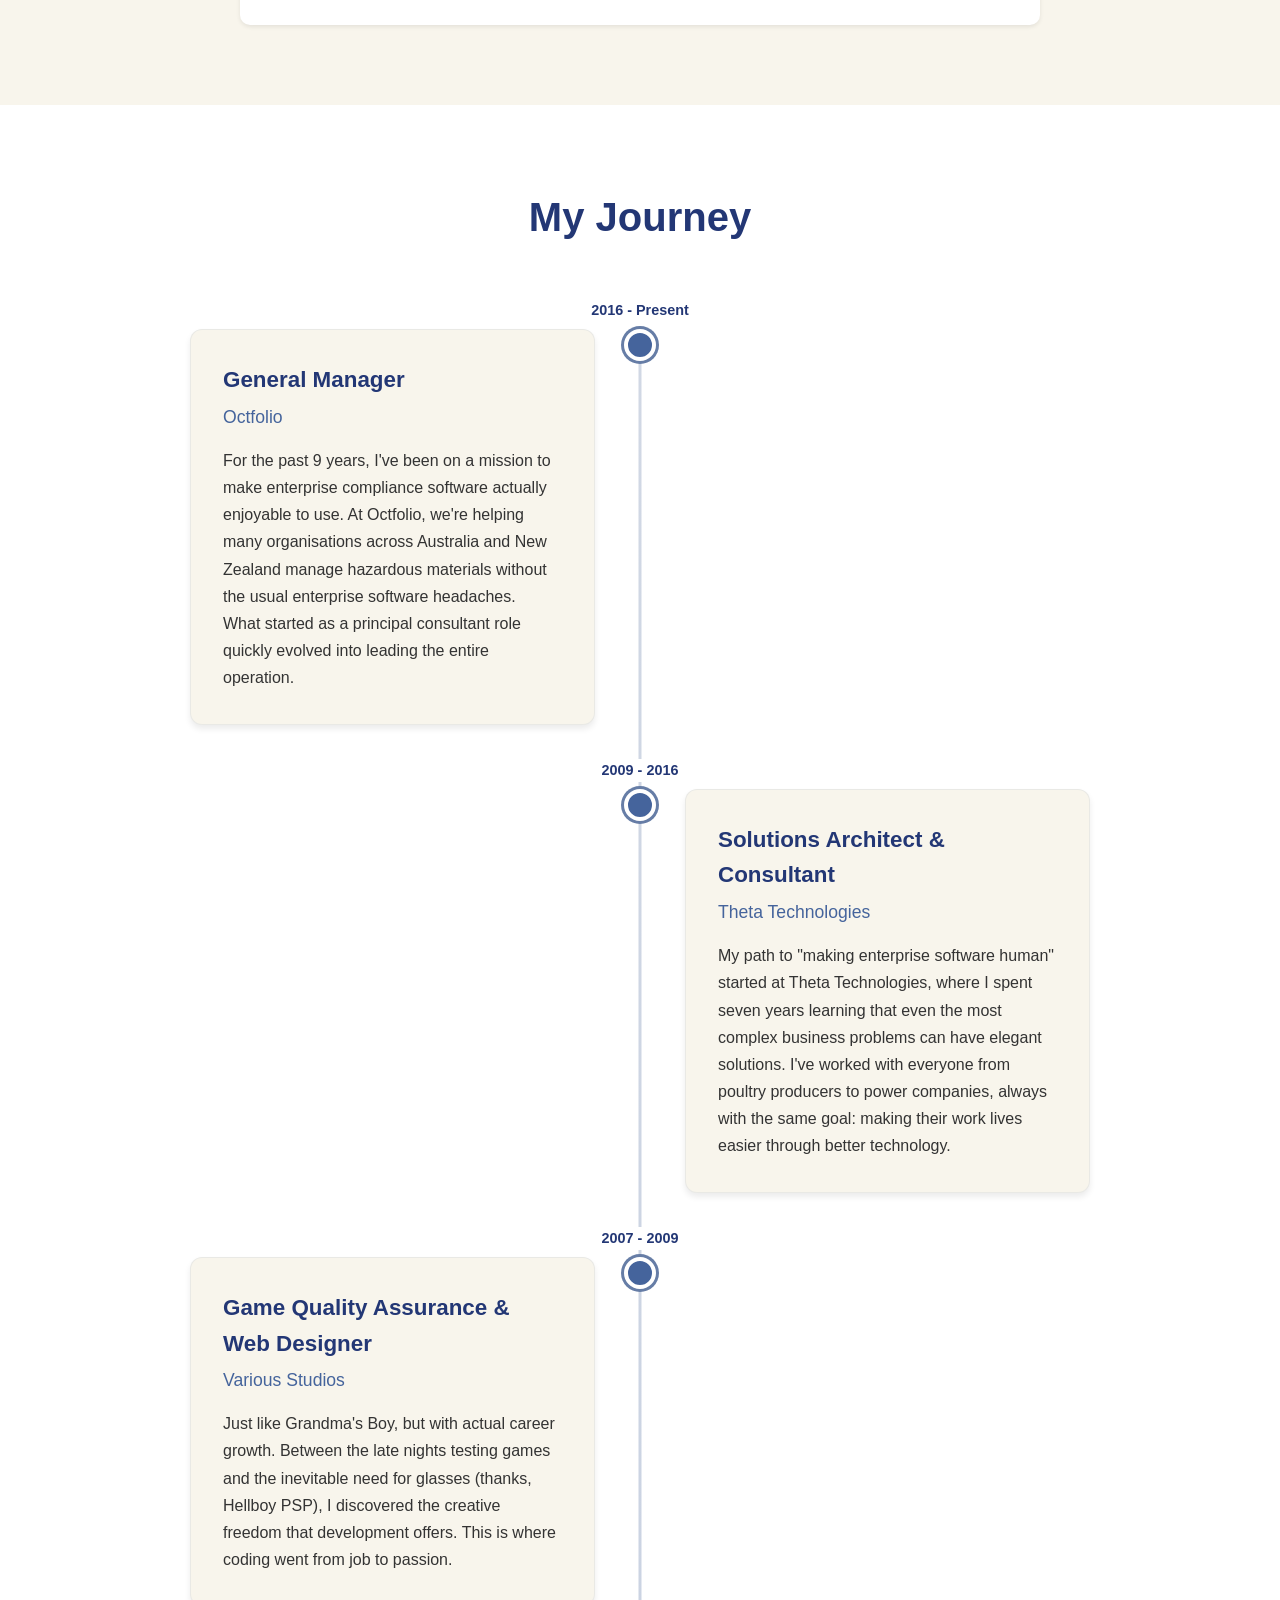
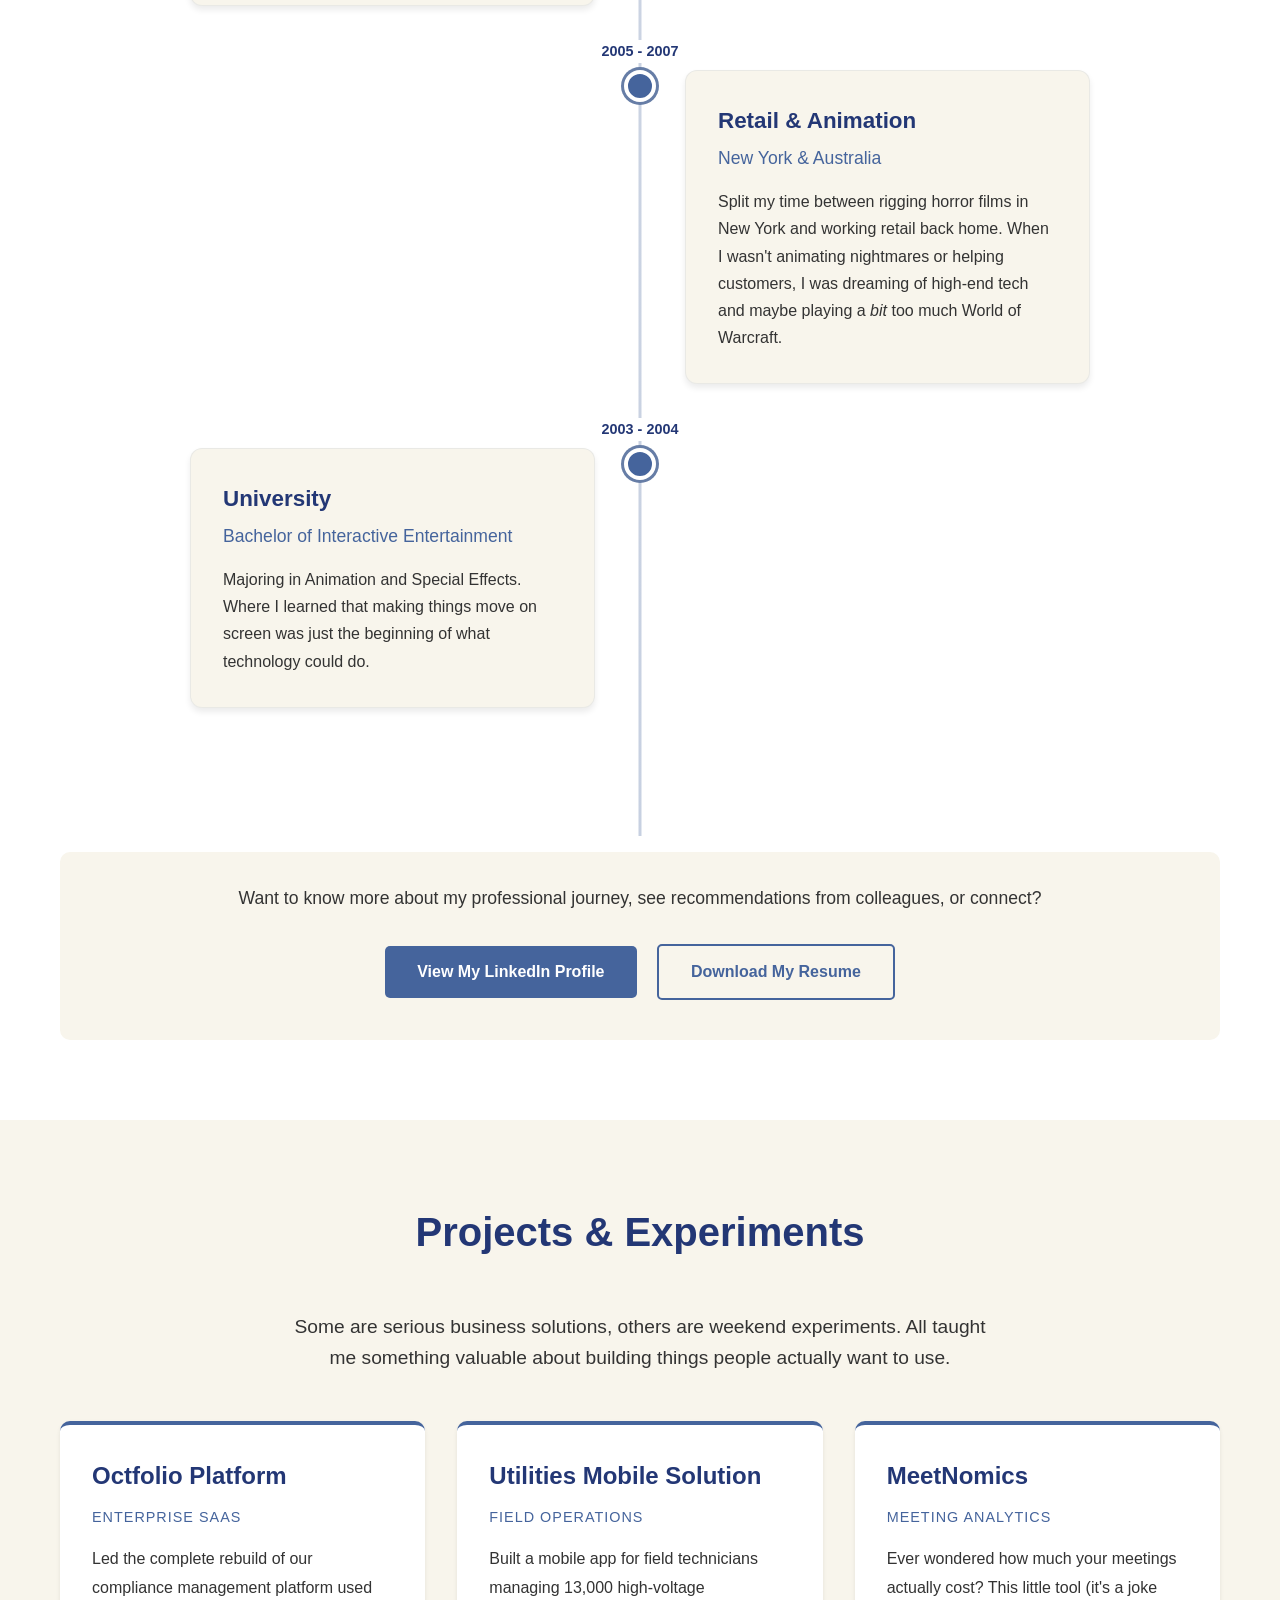
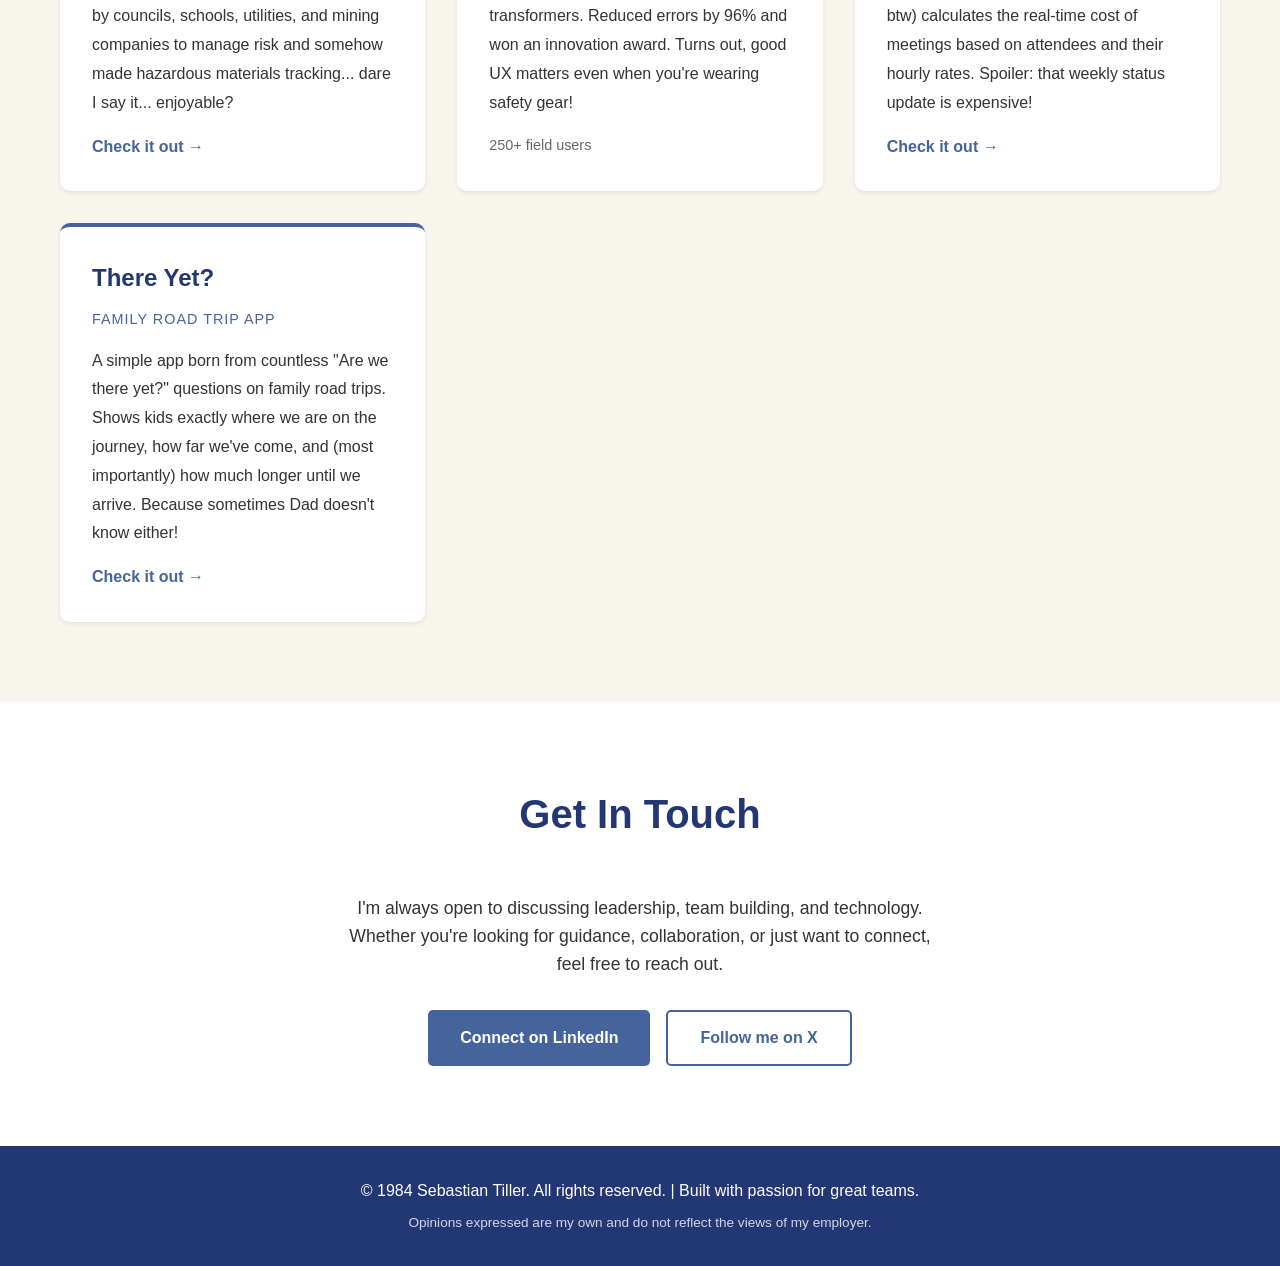
==== commit c9957dcd: "feat: add There Yet app to projects section" ====
--- a/index.html
+++ b/index.html
@@ -286,6 +286,15 @@
                         <a href="https://meetnomics.com/" target="_blank" rel="noopener noreferrer">Check it out →</a>
                     </div>
                 </div>
+
+                <div class="project-card">
+                    <h3>There Yet?</h3>
+                    <span class="project-type">Family Road Trip App</span>
+                    <p>A simple app born from countless "Are we there yet?" questions on family road trips. Shows kids exactly where we are on the journey, how far we've come, and (most importantly) how much longer until we arrive. Because sometimes Dad doesn't know either!</p>
+                    <div class="project-link">
+                        <a href="https://thereyetapp.com/" target="_blank" rel="noopener noreferrer">Check it out →</a>
+                    </div>
+                </div>
             </div>
         </div>
     </section>
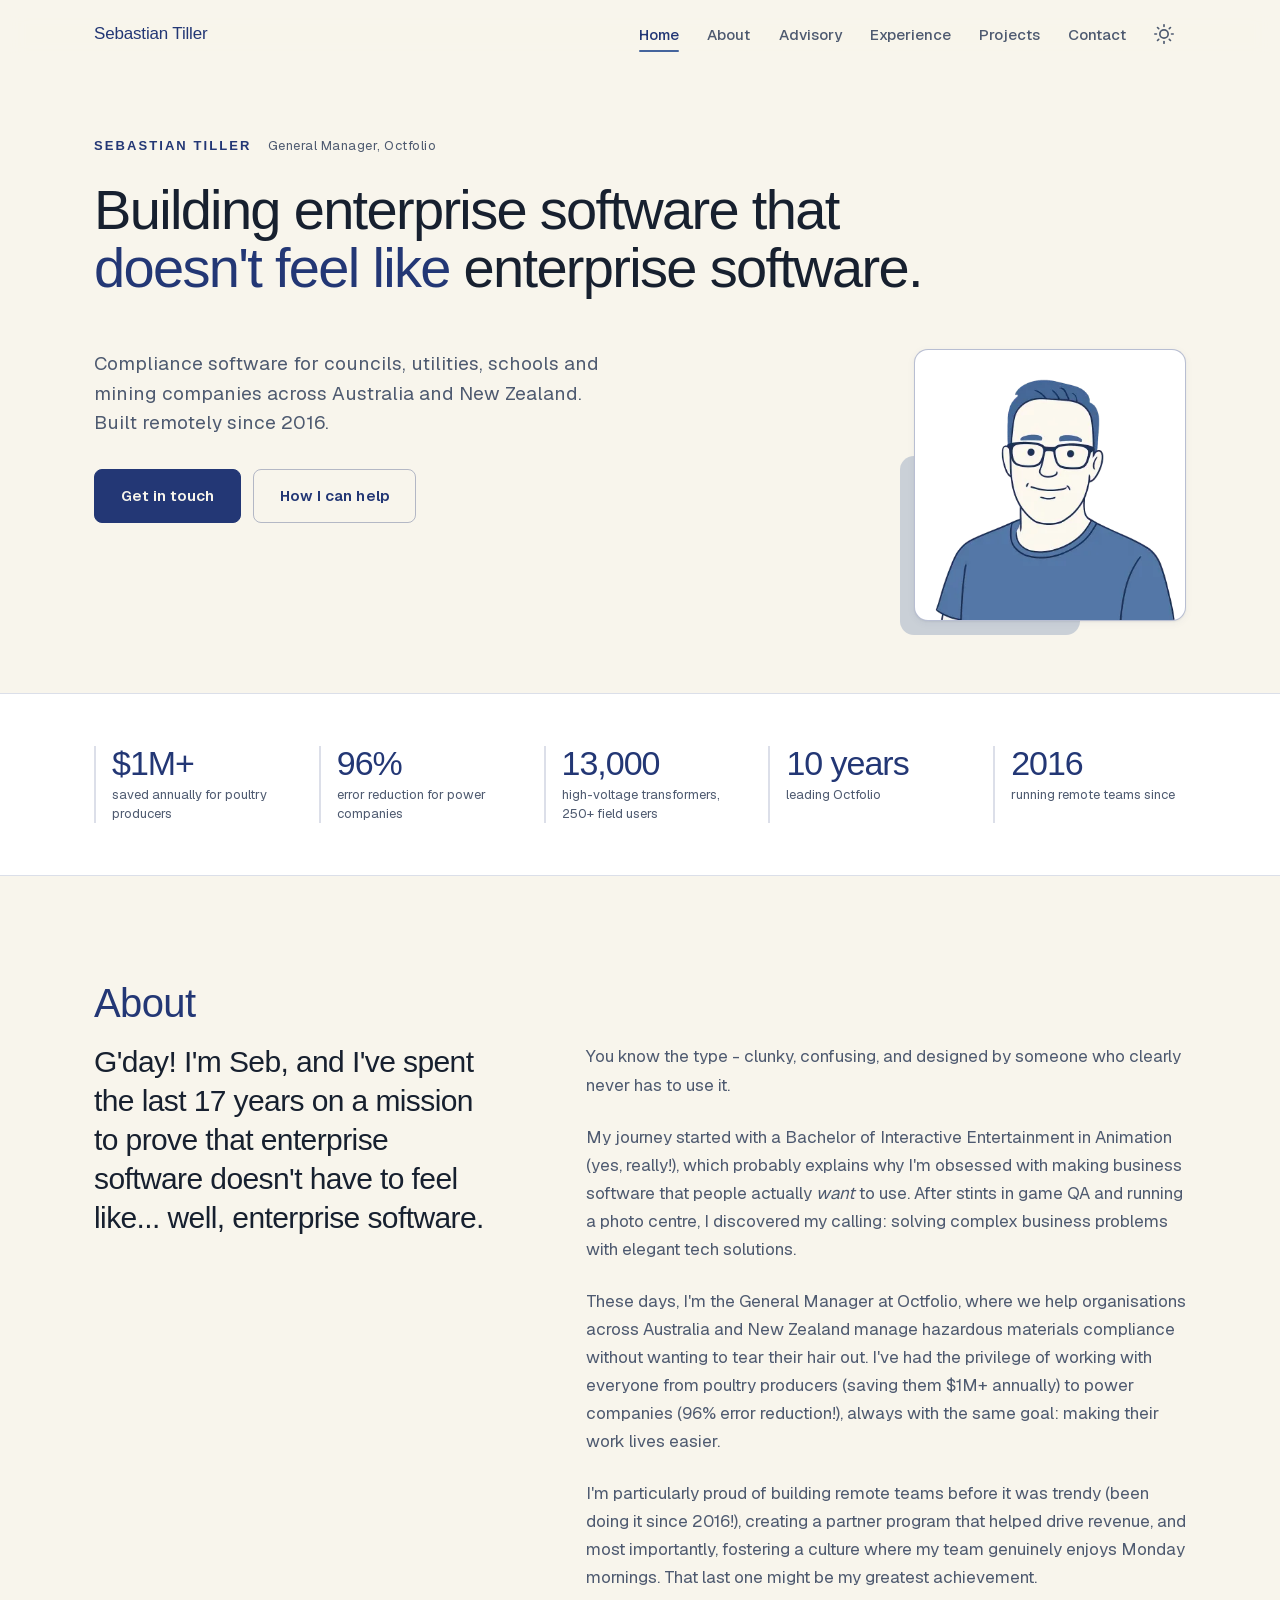
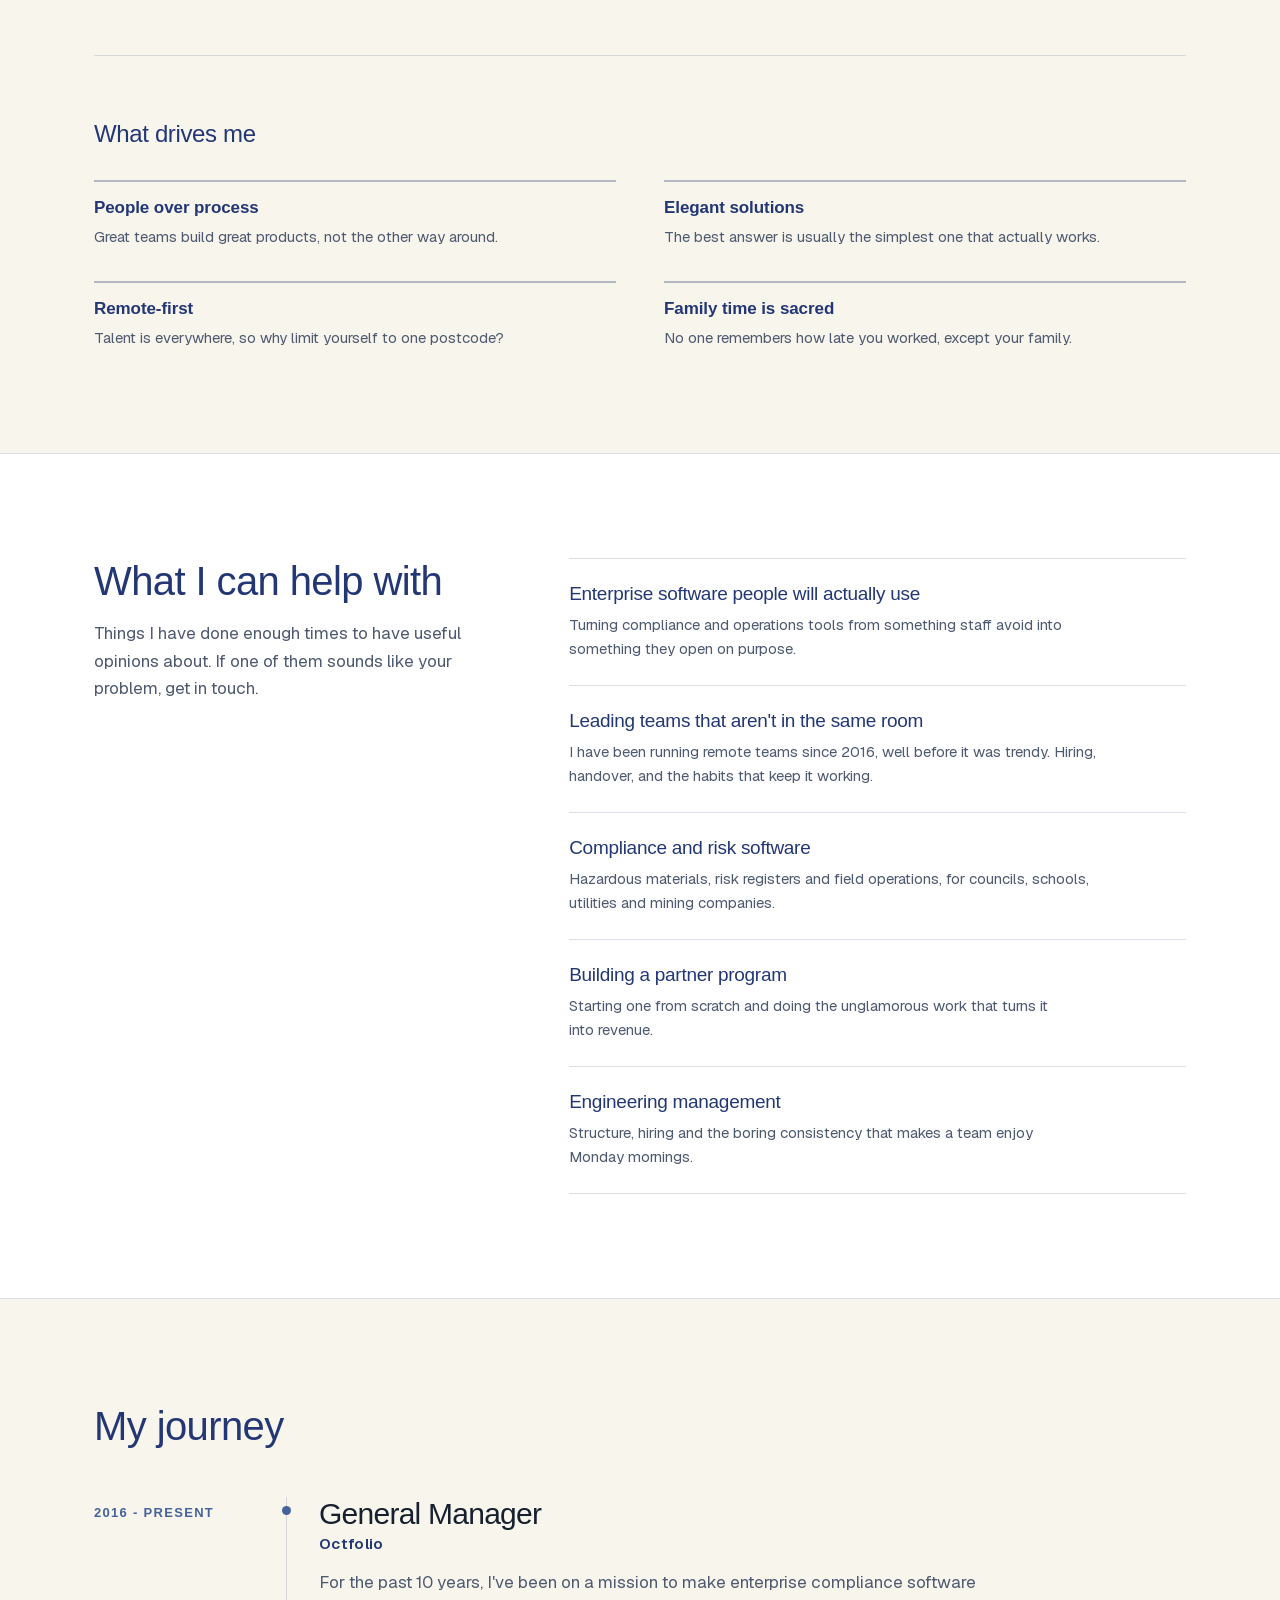
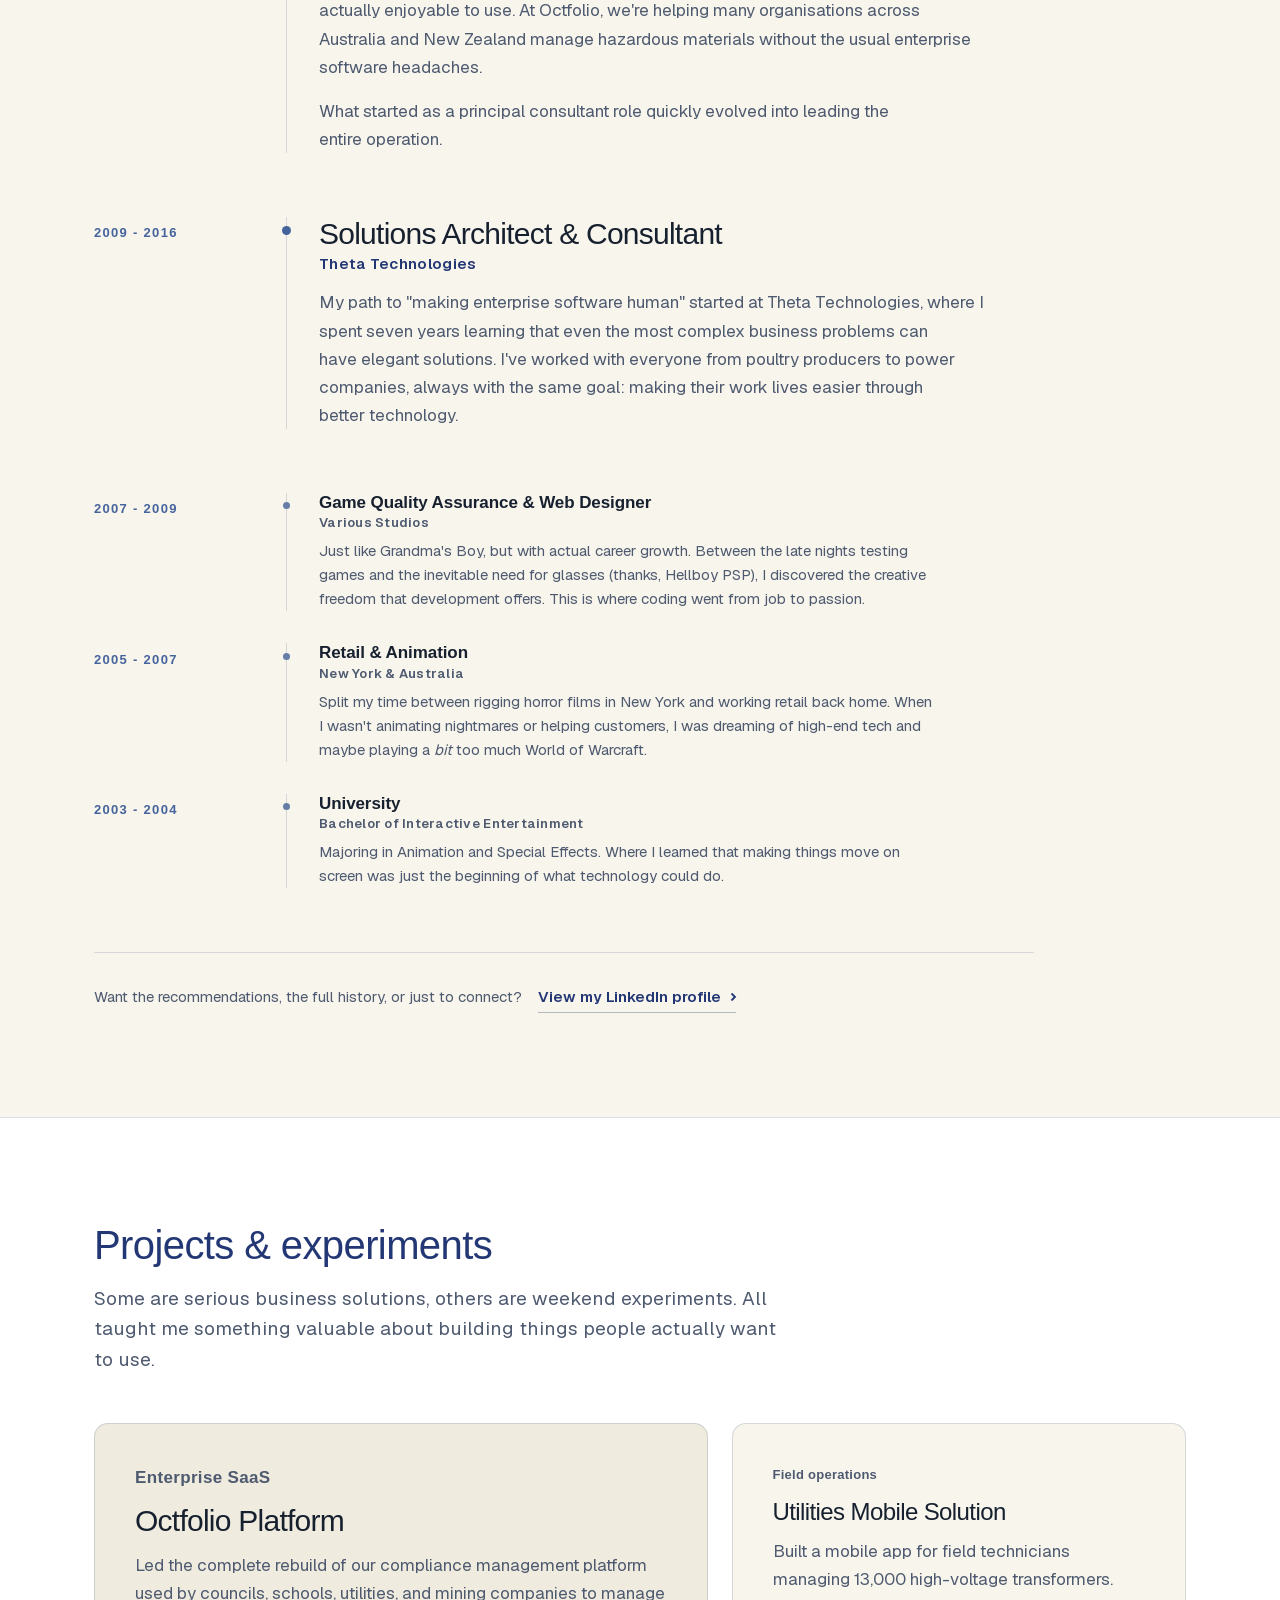
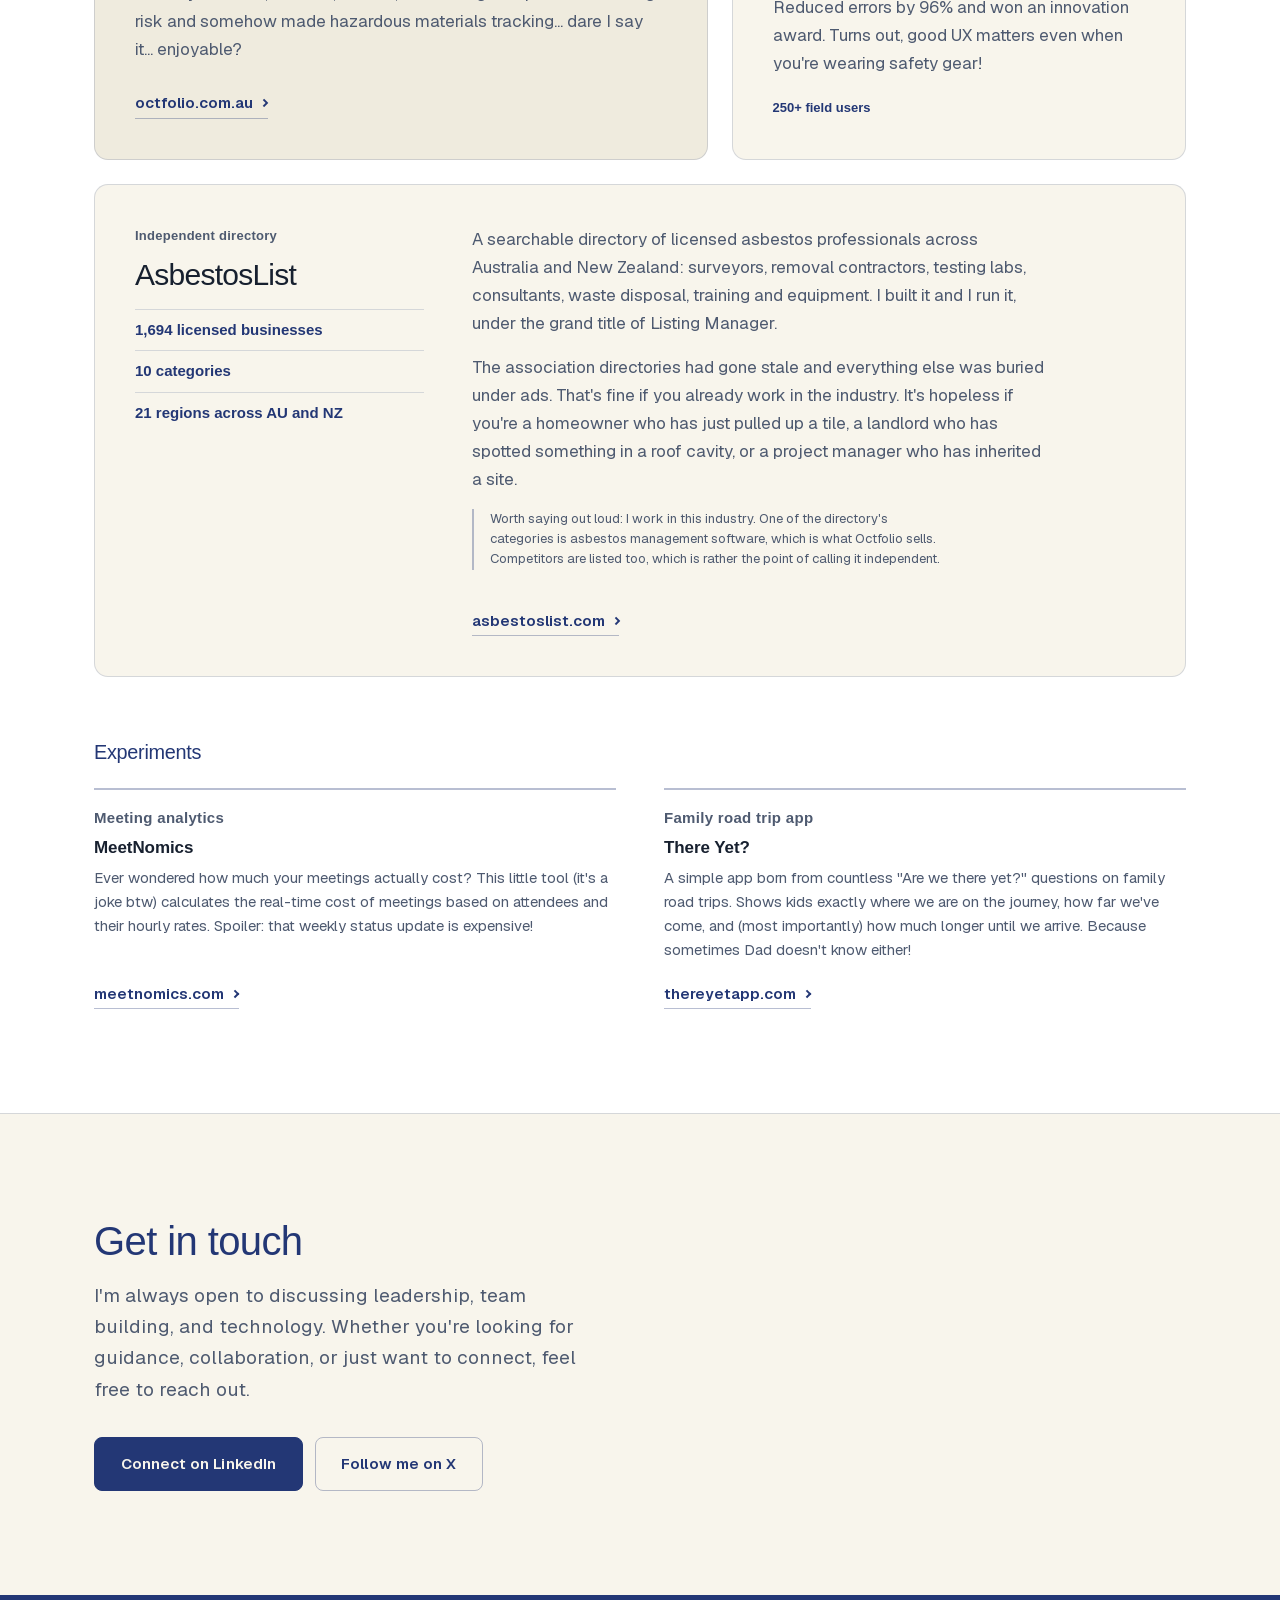
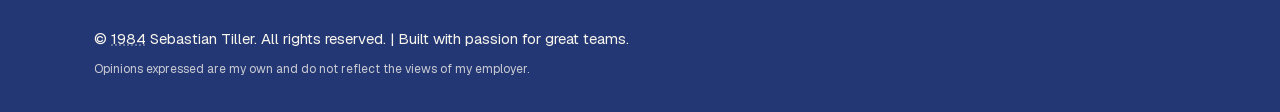
==== commit f9b5ef51: "feat: redesign site and fix accessibility, performance and SEO bugs Lead with the tagline rather tha" ====
--- a/index.html
+++ b/index.html
@@ -3,51 +3,76 @@
 <head>
     <meta charset="UTF-8">
     <meta name="viewport" content="width=device-width, initial-scale=1.0, viewport-fit=cover, user-scalable=yes">
-    <title>Sebastian Tiller - Technology, Safety & Remote Leadership</title>
-    
+    <title>Sebastian Tiller - Enterprise software that doesn't feel like enterprise software</title>
+
     <!-- Security Headers -->
     <meta http-equiv="Content-Security-Policy" content="default-src 'self'; img-src 'self' data: https:; style-src 'self' 'unsafe-inline'; script-src 'self' 'unsafe-inline' https://www.googletagmanager.com https://www.google-analytics.com; font-src 'self'; connect-src 'self' https://www.google-analytics.com https://analytics.google.com https://www.googletagmanager.com; frame-ancestors 'none'; base-uri 'self'; form-action 'self';">
     <meta name="referrer" content="strict-origin-when-cross-origin">
-    <meta name="description" content="Sebastian Tiller - Experienced leader focused on team collaboration, transparency, and building successful technology teams. Specialising in autonomous work cultures and career development.">
+    <meta name="description" content="Building enterprise software that doesn't feel like enterprise software. Sebastian Tiller is General Manager at Octfolio, a technology leader in Australia.">
     <meta name="keywords" content="Sebastian Tiller, Technology Leadership, Team Building, Engineering Management, Career Development">
     <meta name="author" content="Sebastian Tiller">
-    
+
     <!-- Open Graph / Facebook -->
     <meta property="og:type" content="website">
-    <meta property="og:url" content="https://sebastiantiller.com/">
-    <meta property="og:title" content="Sebastian Tiller - Leadership & Technology Professional">
-    <meta property="og:description" content="Building high-performance teams through trust, transparency, and constructive feedback. Experienced technology leader and mentor.">
-    <meta property="og:image" content="https://sebastiantiller.com/imgs/sebastian-tiller-og-banner.png">
+    <meta property="og:url" content="https://www.sebastiantiller.com/">
+    <meta property="og:title" content="Sebastian Tiller - Building enterprise software that doesn't feel like enterprise software">
+    <meta property="og:description" content="General Manager at Octfolio, specialising in enterprise software, team building, and remote leadership.">
+    <meta property="og:image" content="https://www.sebastiantiller.com/imgs/sebastian-tiller-og-2026.png">
     <meta property="og:image:width" content="1200">
     <meta property="og:image:height" content="630">
     <meta property="og:image:type" content="image/png">
-    <meta property="og:image:alt" content="Sebastian Tiller - Use your skills to bring joy">
+    <meta property="og:image:alt" content="Sebastian Tiller, General Manager at Octfolio - Building enterprise software that doesn't feel like enterprise software">
     <meta property="og:locale" content="en_AU">
-    
+
     <!-- X (Twitter) -->
     <meta property="twitter:card" content="summary_large_image">
-    <meta property="twitter:url" content="https://sebastiantiller.com/">
-    <meta property="twitter:title" content="Sebastian Tiller - Leadership & Technology Professional">
-    <meta property="twitter:description" content="Building high-performance teams through trust, transparency, and constructive feedback.">
-    <meta property="twitter:image" content="https://sebastiantiller.com/imgs/sebastian-tiller-og-banner.png">
-    
+    <meta property="twitter:url" content="https://www.sebastiantiller.com/">
+    <meta property="twitter:title" content="Sebastian Tiller - Building enterprise software that doesn't feel like enterprise software">
+    <meta property="twitter:description" content="General Manager at Octfolio, specialising in enterprise software, team building, and remote leadership.">
+    <meta property="twitter:image" content="https://www.sebastiantiller.com/imgs/sebastian-tiller-og-2026.png">
+
     <!-- Preconnect to external domains -->
     <link rel="preconnect" href="https://www.linkedin.com">
     <link rel="preconnect" href="https://x.com">
-    
+
     <!-- Preload critical resources -->
-    <link rel="preload" as="image" href="imgs/Seb.png">
-    <link rel="preload" as="image" href="imgs/sebastian-tiller-og-banner.png">
-    
+    <link rel="preload" as="image" href="imgs/seb-400.webp" type="image/webp">
+    <link rel="preload" as="font" type="font/woff2" href="fonts/space-grotesk-latin.woff2" crossorigin>
+    <link rel="preload" as="font" type="font/woff2" href="fonts/geist-latin.woff2" crossorigin>
+
+    <!-- Colour scheme support -->
+    <meta name="color-scheme" content="light dark">
+
+    <!-- Theme initialisation (inline, before the stylesheet, to avoid a flash of
+         the wrong theme). Also flags that JavaScript is available, so the
+         stylesheet only hides content for scroll reveals when JS can show it
+         again. Without JS the `js` class is never added and everything renders. -->
+    <script>
+      (function () {
+        document.documentElement.classList.add('js');
+        try {
+          var savedTheme = localStorage.getItem('theme');
+          var theme;
+          if (savedTheme === 'dark' || savedTheme === 'light') {
+            theme = savedTheme;
+          } else {
+            theme = window.matchMedia && window.matchMedia('(prefers-color-scheme: dark)').matches ? 'dark' : 'light';
+          }
+          document.documentElement.setAttribute('data-theme', theme);
+        } catch (error) {
+          document.documentElement.setAttribute('data-theme', 'light');
+        }
+      })();
+    </script>
+
     <link rel="stylesheet" href="styles.css">
-    
+
     <!-- Canonical URL -->
-    <link rel="canonical" href="https://sebastiantiller.com/">
-    
+    <link rel="canonical" href="https://www.sebastiantiller.com/">
+
     <!-- Emoji Favicon -->
     <link rel="icon" href="data:image/svg+xml,<svg xmlns=%22http://www.w3.org/2000/svg%22 viewBox=%220 0 100 100%22><text y=%22.9em%22 font-size=%2290%22>🔧</text></svg>">
-    <link rel="alternate icon" type="image/x-icon" href="favicon.ico">
-    
+
     <!-- Structured Data for SEO -->
     <script type="application/ld+json">
     {
@@ -58,8 +83,8 @@
         "familyName": "Tiller",
         "alternateName": "Seb Tiller",
         "description": "Technology leader and General Manager at Octfolio, specialising in enterprise software, team building, and remote leadership.",
-        "url": "https://sebastiantiller.com/",
-        "image": "https://sebastiantiller.com/imgs/Seb.png",
+        "url": "https://www.sebastiantiller.com/",
+        "image": "https://www.sebastiantiller.com/imgs/Seb.png",
         "jobTitle": "General Manager",
         "worksFor": {
             "@type": "Organization",
@@ -85,14 +110,14 @@
         "award": "Innovation Award for Utilities Mobile Solution"
     }
     </script>
-    
+
     <!-- Website Structured Data -->
     <script type="application/ld+json">
     {
         "@context": "https://schema.org",
         "@type": "WebSite",
         "name": "Sebastian Tiller - Personal Website",
-        "url": "https://sebastiantiller.com/",
+        "url": "https://www.sebastiantiller.com/",
         "description": "Personal website of Sebastian Tiller - Technology leader, General Manager at Octfolio, and advocate for building enterprise software that doesn't feel like enterprise software.",
         "author": {
             "@type": "Person",
@@ -100,7 +125,82 @@
         }
     }
     </script>
-    
+
+    <!-- Projects Structured Data. Creator is asserted only for the projects
+         Seb actually built himself; the Octfolio Platform entry deliberately
+         records the rebuild he led without claiming sole authorship. -->
+    <script type="application/ld+json">
+    {
+        "@context": "https://schema.org",
+        "@type": "ItemList",
+        "name": "Projects by Sebastian Tiller",
+        "itemListOrder": "https://schema.org/ItemListUnordered",
+        "itemListElement": [
+            {
+                "@type": "ListItem",
+                "position": 1,
+                "item": {
+                    "@type": "SoftwareApplication",
+                    "name": "Octfolio Platform",
+                    "url": "https://www.octfolio.com.au/",
+                    "applicationCategory": "BusinessApplication",
+                    "description": "Compliance management platform used by councils, schools, utilities and mining companies to manage hazardous materials and risk. Sebastian Tiller led the complete rebuild.",
+                    "publisher": {
+                        "@type": "Organization",
+                        "name": "Octfolio"
+                    }
+                }
+            },
+            {
+                "@type": "ListItem",
+                "position": 2,
+                "item": {
+                    "@type": "WebSite",
+                    "name": "AsbestosList",
+                    "url": "https://asbestoslist.com/",
+                    "description": "An independent directory of licensed asbestos professionals across Australia and New Zealand, covering surveyors, removal contractors, testing laboratories, consultants, waste disposal, training and equipment.",
+                    "creator": {
+                        "@type": "Person",
+                        "name": "Sebastian Tiller",
+                        "url": "https://www.sebastiantiller.com/"
+                    }
+                }
+            },
+            {
+                "@type": "ListItem",
+                "position": 3,
+                "item": {
+                    "@type": "WebApplication",
+                    "name": "MeetNomics",
+                    "url": "https://meetnomics.com/",
+                    "applicationCategory": "BusinessApplication",
+                    "description": "A tongue-in-cheek tool that calculates the real-time cost of a meeting from its attendees and their hourly rates.",
+                    "creator": {
+                        "@type": "Person",
+                        "name": "Sebastian Tiller",
+                        "url": "https://www.sebastiantiller.com/"
+                    }
+                }
+            },
+            {
+                "@type": "ListItem",
+                "position": 4,
+                "item": {
+                    "@type": "WebApplication",
+                    "name": "There Yet?",
+                    "url": "https://thereyetapp.com/",
+                    "description": "A family road trip app that shows kids where they are on the journey, how far they have come, and how much longer until they arrive.",
+                    "creator": {
+                        "@type": "Person",
+                        "name": "Sebastian Tiller",
+                        "url": "https://www.sebastiantiller.com/"
+                    }
+                }
+            }
+        ]
+    }
+    </script>
+
     <!-- Google tag (gtag.js) -->
     <script async src="https://www.googletagmanager.com/gtag/js?id=G-3JDFV7PDCG"></script>
     <script>
@@ -114,21 +214,24 @@
 <body>
     <!-- Skip to main content link for accessibility -->
     <a href="#main-content" class="skip-link">Skip to main content</a>
-    
+
     <!-- Navigation -->
     <nav class="navbar" role="navigation" aria-label="Main navigation">
         <div class="container">
-            <div class="nav-brand">Sebastian Tiller</div>
-            <ul class="nav-menu">
+            <a href="#home" class="nav-brand">Sebastian Tiller</a>
+            <ul class="nav-menu" id="primary-navigation">
                 <li><a href="#home" class="nav-link">Home</a></li>
                 <li><a href="#about" class="nav-link">About</a></li>
+                <li><a href="#advisory" class="nav-link">Advisory</a></li>
                 <li><a href="#experience" class="nav-link">Experience</a></li>
                 <li><a href="#projects" class="nav-link">Projects</a></li>
+                <!-- Restore when the Writing section launches:
+                <li><a href="#writing" class="nav-link">Writing</a></li> -->
                 <li><a href="#contact" class="nav-link">Contact</a></li>
             </ul>
             <div class="nav-actions">
                 <button class="theme-toggle" aria-label="Toggle dark mode" title="Toggle dark mode">
-                    <svg class="sun-icon" width="20" height="20" viewBox="0 0 24 24" fill="none" stroke="currentColor" stroke-width="2" stroke-linecap="round" stroke-linejoin="round">
+                    <svg class="sun-icon" width="20" height="20" viewBox="0 0 24 24" fill="none" stroke="currentColor" stroke-width="2" stroke-linecap="round" stroke-linejoin="round" aria-hidden="true" focusable="false">
                         <circle cx="12" cy="12" r="5"></circle>
                         <line x1="12" y1="1" x2="12" y2="3"></line>
                         <line x1="12" y1="21" x2="12" y2="23"></line>
@@ -139,11 +242,11 @@
                         <line x1="4.22" y1="19.78" x2="5.64" y2="18.36"></line>
                         <line x1="18.36" y1="5.64" x2="19.78" y2="4.22"></line>
                     </svg>
-                    <svg class="moon-icon" width="20" height="20" viewBox="0 0 24 24" fill="none" stroke="currentColor" stroke-width="2" stroke-linecap="round" stroke-linejoin="round">
+                    <svg class="moon-icon" width="20" height="20" viewBox="0 0 24 24" fill="none" stroke="currentColor" stroke-width="2" stroke-linecap="round" stroke-linejoin="round" aria-hidden="true" focusable="false">
                         <path d="M21 12.79A9 9 0 1 1 11.21 3 7 7 0 0 0 21 12.79z"></path>
                     </svg>
                 </button>
-                <button class="hamburger" aria-label="Toggle navigation menu" aria-expanded="false">
+                <button class="hamburger" aria-label="Toggle navigation menu" aria-expanded="false" aria-controls="primary-navigation">
                     <span></span>
                     <span></span>
                     <span></span>
@@ -152,160 +255,319 @@
         </div>
     </nav>
 
-    <!-- Hero Section -->
     <main id="main-content">
-    <section id="home" class="hero" role="banner">
-        <div class="container">
-            <div class="hero-content">
-                <img src="imgs/Seb.png" 
-                     alt="Sebastian Tiller - Technology leader and enterprise software innovator" 
-                     class="profile-img" 
-                     loading="lazy" 
-                     width="200" 
-                     height="200">
-                <h1 class="hero-title">Sebastian Tiller</h1>
-                <p class="hero-subtitle">Building enterprise software that doesn't feel like enterprise software.</p>
-                <div class="hero-cta">
-                    <a href="#contact" class="btn btn-primary">Get In Touch</a>
-                    <a href="#about" class="btn btn-secondary">Learn More</a>
-                </div>
-            </div>
-        </div>
-    </section>
-
-    <!-- About Section -->
-    <section id="about" class="about">
-        <div class="container">
-            <h2 class="section-title">About Me</h2>
-            <div class="about-content">
-                <div class="about-text">
-                    <p>G'day! I'm Seb, and I've spent the last 15 years on a mission to prove that enterprise software doesn't have to feel like... well, enterprise software. You know the type - clunky, confusing, and designed by someone who clearly never has to use it.</p>
+
+    <!-- Hero -->
+    <section id="home" class="hero">
+        <div class="container">
+            <p class="hero__eyebrow">
+                <span class="hero__name">Sebastian Tiller</span>
+                <span class="hero__role">General Manager, Octfolio</span>
+            </p>
+            <h1 class="hero__title">Building enterprise software that <span class="hero__accent">doesn't feel like</span> enterprise software.</h1>
+            <div class="hero__foot">
+                <div class="hero__pitch">
+                    <p class="hero__lede">Compliance software for councils, utilities, schools and mining companies across Australia and New Zealand. Built remotely since 2016.</p>
+                    <div class="hero-cta">
+                        <a href="#contact" class="btn btn-primary">Get in touch</a>
+                        <a href="#advisory" class="btn btn-secondary">How I can help</a>
+                    </div>
+                </div>
+                <figure class="hero-portrait">
+                    <picture>
+                        <source srcset="imgs/seb-400.webp" type="image/webp">
+                        <img src="imgs/seb-400.png"
+                             alt="Illustrated portrait of Sebastian Tiller"
+                             class="profile-img"
+                             fetchpriority="high"
+                             width="400"
+                             height="400">
+                    </picture>
+                </figure>
+            </div>
+        </div>
+    </section>
+
+    <!-- Proof band. Every figure here also appears in the sections below. -->
+    <section class="proof" aria-label="Results at a glance">
+        <div class="container">
+            <dl class="proof__grid">
+                <div class="proof__item">
+                    <dt class="proof__value">$1M+</dt>
+                    <dd class="proof__label">saved annually for poultry producers</dd>
+                </div>
+                <div class="proof__item">
+                    <dt class="proof__value">96%</dt>
+                    <dd class="proof__label">error reduction for power companies</dd>
+                </div>
+                <div class="proof__item">
+                    <dt class="proof__value">13,000</dt>
+                    <dd class="proof__label">high-voltage transformers, 250+ field users</dd>
+                </div>
+                <div class="proof__item">
+                    <dt class="proof__value"><span class="js-years" data-since="2016">10</span> years</dt>
+                    <dd class="proof__label">leading Octfolio</dd>
+                </div>
+                <div class="proof__item">
+                    <dt class="proof__value">2016</dt>
+                    <dd class="proof__label">running remote teams since</dd>
+                </div>
+            </dl>
+        </div>
+    </section>
+
+    <!-- About -->
+    <section id="about" class="section about">
+        <div class="container">
+            <h2 class="section__title">About</h2>
+            <div class="about__grid">
+                <p class="about__lede">G'day! I'm Seb, and I've spent the last <span class="js-years" data-since="2009">17</span> years on a mission to prove that enterprise software doesn't have to feel like... well, enterprise software.</p>
+                <div class="about__body">
+                    <p>You know the type - clunky, confusing, and designed by someone who clearly never has to use it.</p>
                     <p>My journey started with a Bachelor of Interactive Entertainment in Animation (yes, really!), which probably explains why I'm obsessed with making business software that people actually <em>want</em> to use. After stints in game QA and running a photo centre, I discovered my calling: solving complex business problems with elegant tech solutions.</p>
                     <p>These days, I'm the General Manager at Octfolio, where we help organisations across Australia and New Zealand manage hazardous materials compliance without wanting to tear their hair out. I've had the privilege of working with everyone from poultry producers (saving them $1M+ annually) to power companies (96% error reduction!), always with the same goal: making their work lives easier.</p>
-                    <p>I'm particularly proud of building remote teams before it was trendy (been doing it since 2016!), creating a partner program that help drive revenue, and most importantly, fostering a culture where my team genuinely enjoys Monday mornings. That last one might be my greatest achievement.</p>
-                    <div class="values">
-                        <h3>What Drives Me</h3>
-                        <ul>
-                            <li><strong>People Over Process:</strong> Great teams build great products, not the other way around</li>
-                            <li><strong>Elegant Solutions:</strong> The best answer is usually the simplest one that actually works</li>
-                            <li><strong>Remote-First:</strong> Talent is everywhere, so why limit yourself to one postcode?</li>
-                            <li><strong>Family Time is Sacred:</strong> No one remembers how late you worked, except your family</li>
-                        </ul>
-                    </div>
-                </div>
-            </div>
-        </div>
-    </section>
-
-    <!-- Experience Section -->
-    <section id="experience" class="experience">
-        <div class="container">
-            <h2 class="section-title">My Journey</h2>
-            <div class="timeline">
-                <div class="timeline-item" data-aos="fade-up">
-                    <div class="timeline-date">2016 - Present</div>
+                    <p>I'm particularly proud of building remote teams before it was trendy (been doing it since 2016!), creating a partner program that helped drive revenue, and most importantly, fostering a culture where my team genuinely enjoys Monday mornings. That last one might be my greatest achievement.</p>
+                </div>
+            </div>
+
+            <div class="values">
+                <h3 class="values__title">What drives me</h3>
+                <ul class="values__grid">
+                    <li class="value">
+                        <h4 class="value__name">People over process</h4>
+                        <p>Great teams build great products, not the other way around.</p>
+                    </li>
+                    <li class="value">
+                        <h4 class="value__name">Elegant solutions</h4>
+                        <p>The best answer is usually the simplest one that actually works.</p>
+                    </li>
+                    <li class="value">
+                        <h4 class="value__name">Remote-first</h4>
+                        <p>Talent is everywhere, so why limit yourself to one postcode?</p>
+                    </li>
+                    <li class="value">
+                        <h4 class="value__name">Family time is sacred</h4>
+                        <p>No one remembers how late you worked, except your family.</p>
+                    </li>
+                </ul>
+            </div>
+        </div>
+    </section>
+
+    <!-- Advisory. Copy in this section is drawn from the expertise evidenced
+         elsewhere on the page. It makes no claim about rates or availability. -->
+    <section id="advisory" class="section advisory">
+        <div class="container">
+            <div class="advisory__grid">
+                <div class="advisory__head">
+                    <h2 class="section__title">What I can help with</h2>
+                    <p class="section__lede">Things I have done enough times to have useful opinions about. If one of them sounds like your problem, get in touch.</p>
+                </div>
+                <ul class="advisory__list">
+                    <li class="advisory__item" data-reveal>
+                        <h3 class="advisory__name">Enterprise software people will actually use</h3>
+                        <p>Turning compliance and operations tools from something staff avoid into something they open on purpose.</p>
+                    </li>
+                    <li class="advisory__item" data-reveal>
+                        <h3 class="advisory__name">Leading teams that aren't in the same room</h3>
+                        <p>I have been running remote teams since 2016, well before it was trendy. Hiring, handover, and the habits that keep it working.</p>
+                    </li>
+                    <li class="advisory__item" data-reveal>
+                        <h3 class="advisory__name">Compliance and risk software</h3>
+                        <p>Hazardous materials, risk registers and field operations, for councils, schools, utilities and mining companies.</p>
+                    </li>
+                    <li class="advisory__item" data-reveal>
+                        <h3 class="advisory__name">Building a partner program</h3>
+                        <p>Starting one from scratch and doing the unglamorous work that turns it into revenue.</p>
+                    </li>
+                    <li class="advisory__item" data-reveal>
+                        <h3 class="advisory__name">Engineering management</h3>
+                        <p>Structure, hiring and the boring consistency that makes a team enjoy Monday mornings.</p>
+                    </li>
+                </ul>
+            </div>
+        </div>
+    </section>
+
+    <!-- Experience -->
+    <section id="experience" class="section experience">
+        <div class="container">
+            <div class="section__head">
+                <h2 class="section__title">My journey</h2>
+            </div>
+            <ol class="timeline">
+                <li class="timeline-item" data-reveal>
+                    <p class="timeline-date">2016 - Present</p>
                     <div class="timeline-content">
                         <h3>General Manager</h3>
                         <h4>Octfolio</h4>
-                        <p>For the past 9 years, I've been on a mission to make enterprise compliance software actually enjoyable to use. At Octfolio, we're helping many organisations across Australia and New Zealand manage hazardous materials without the usual enterprise software headaches.</p>
+                        <p>For the past <span class="js-years" data-since="2016">10</span> years, I've been on a mission to make enterprise compliance software actually enjoyable to use. At Octfolio, we're helping many organisations across Australia and New Zealand manage hazardous materials without the usual enterprise software headaches.</p>
                         <p>What started as a principal consultant role quickly evolved into leading the entire operation.</p>
                     </div>
-                </div>
-                <div class="timeline-item" data-aos="fade-up">
-                    <div class="timeline-date">2009 - 2016</div>
+                </li>
+                <li class="timeline-item" data-reveal>
+                    <p class="timeline-date">2009 - 2016</p>
                     <div class="timeline-content">
-                        <h3>Solutions Architect & Consultant</h3>
+                        <h3>Solutions Architect &amp; Consultant</h3>
                         <h4>Theta Technologies</h4>
                         <p>My path to "making enterprise software human" started at Theta Technologies, where I spent seven years learning that even the most complex business problems can have elegant solutions. I've worked with everyone from poultry producers to power companies, always with the same goal: making their work lives easier through better technology.</p>
                     </div>
-                </div>
-                <div class="timeline-item" data-aos="fade-up">
-                    <div class="timeline-date">2007 - 2009</div>
+                </li>
+                <li class="timeline-item timeline-item--compact" data-reveal>
+                    <p class="timeline-date">2007 - 2009</p>
                     <div class="timeline-content">
-                        <h3>Game Quality Assurance & Web Designer</h3>
+                        <h3>Game Quality Assurance &amp; Web Designer</h3>
                         <h4>Various Studios</h4>
                         <p>Just like Grandma's Boy, but with actual career growth. Between the late nights testing games and the inevitable need for glasses (thanks, Hellboy PSP), I discovered the creative freedom that development offers. This is where coding went from job to passion.</p>
                     </div>
-                </div>
-                <div class="timeline-item" data-aos="fade-up">
-                    <div class="timeline-date">2005 - 2007</div>
+                </li>
+                <li class="timeline-item timeline-item--compact" data-reveal>
+                    <p class="timeline-date">2005 - 2007</p>
                     <div class="timeline-content">
-                        <h3>Retail & Animation</h3>
-                        <h4>New York & Australia</h4>
+                        <h3>Retail &amp; Animation</h3>
+                        <h4>New York &amp; Australia</h4>
                         <p>Split my time between rigging horror films in New York and working retail back home. When I wasn't animating nightmares or helping customers, I was dreaming of high-end tech and maybe playing a <em>bit</em> too much World of Warcraft.</p>
                     </div>
-                </div>
-                <div class="timeline-item" data-aos="fade-up">
-                    <div class="timeline-date">2003 - 2004</div>
+                </li>
+                <li class="timeline-item timeline-item--compact" data-reveal>
+                    <p class="timeline-date">2003 - 2004</p>
                     <div class="timeline-content">
                         <h3>University</h3>
                         <h4>Bachelor of Interactive Entertainment</h4>
                         <p>Majoring in Animation and Special Effects. Where I learned that making things move on screen was just the beginning of what technology could do.</p>
                     </div>
-                </div>
-            </div>
-            <div class="linkedin-cta">
-                <p>Want to know more about my professional journey, see recommendations from colleagues, or connect?</p>
-                <a href="https://www.linkedin.com/in/sebastiantiller" class="btn btn-primary" target="_blank" rel="noopener noreferrer">View My LinkedIn Profile</a>
-                <a href="docs/Sebastian Tiller - Resume - 2022.pdf" class="btn btn-secondary" target="_blank">Download My Resume</a>
-            </div>
-        </div>
-    </section>
-
-
-
-    <!-- Projects Section -->
-    <section id="projects" class="projects">
-        <div class="container">
-            <h2 class="section-title">Projects & Experiments</h2>
-            <p class="projects-intro">Some are serious business solutions, others are weekend experiments. All taught me something valuable about building things people actually want to use.</p>
-            <div class="projects-grid">
-                <div class="project-card">
+                </li>
+            </ol>
+            <p class="timeline-note">
+                <span>Want the recommendations, the full history, or just to connect?</span>
+                <a href="https://www.linkedin.com/in/sebastiantiller" class="link-out" target="_blank" rel="noopener noreferrer">View my LinkedIn profile</a>
+            </p>
+        </div>
+    </section>
+
+    <!-- Projects -->
+    <section id="projects" class="section projects">
+        <div class="container">
+            <div class="section__head">
+                <h2 class="section__title">Projects &amp; experiments</h2>
+                <p class="section__lede">Some are serious business solutions, others are weekend experiments. All taught me something valuable about building things people actually want to use.</p>
+            </div>
+
+            <div class="projects__featured">
+                <article class="project-card project-card--lead" data-reveal>
+                    <p class="project-type">Enterprise SaaS</p>
                     <h3>Octfolio Platform</h3>
-                    <span class="project-type">Enterprise SaaS</span>
                     <p>Led the complete rebuild of our compliance management platform used by councils, schools, utilities, and mining companies to manage risk and somehow made hazardous materials tracking... dare I say it... enjoyable?</p>
-                    <div class="project-link">
-                        <a href="https://www.octfolio.com.au/" target="_blank" rel="noopener noreferrer">Check it out →</a>
-                    </div>
-                </div>
-                
-                <div class="project-card">
+                    <p class="project-card__link">
+                        <a href="https://www.octfolio.com.au/" class="link-out" target="_blank" rel="noopener noreferrer">octfolio.com.au</a>
+                    </p>
+                </article>
+
+                <article class="project-card project-card--support" data-reveal>
+                    <p class="project-type">Field operations</p>
                     <h3>Utilities Mobile Solution</h3>
-                    <span class="project-type">Field Operations</span>
                     <p>Built a mobile app for field technicians managing 13,000 high-voltage transformers. Reduced errors by 96% and won an innovation award. Turns out, good UX matters even when you're wearing safety gear!</p>
-                    <div class="project-stats">
-                        <span>250+ field users</span>
-                    </div>
-                </div>
-
-                <div class="project-card">
-                    <h3>MeetNomics</h3>
-                    <span class="project-type">Meeting Analytics</span>
-                    <p>Ever wondered how much your meetings actually cost? This little tool (it's a joke btw) calculates the real-time cost of meetings based on attendees and their hourly rates. Spoiler: that weekly status update is expensive!</p>
-                    <div class="project-link">
-                        <a href="https://meetnomics.com/" target="_blank" rel="noopener noreferrer">Check it out →</a>
-                    </div>
-                </div>
-
-                <div class="project-card">
-                    <h3>There Yet?</h3>
-                    <span class="project-type">Family Road Trip App</span>
-                    <p>A simple app born from countless "Are we there yet?" questions on family road trips. Shows kids exactly where we are on the journey, how far we've come, and (most importantly) how much longer until we arrive. Because sometimes Dad doesn't know either!</p>
-                    <div class="project-link">
-                        <a href="https://thereyetapp.com/" target="_blank" rel="noopener noreferrer">Check it out →</a>
-                    </div>
-                </div>
-            </div>
-        </div>
-    </section>
-
-
-    <!-- Contact Section -->
-    <section id="contact" class="contact">
-        <div class="container">
-            <h2 class="section-title">Get In Touch</h2>
-            <div class="contact-content">
-                <p>I'm always open to discussing leadership, team building, and technology. Whether you're looking for guidance, collaboration, or just want to connect, feel free to reach out.</p>
+                    <ul class="project-stats">
+                        <li>250+ field users</li>
+                    </ul>
+                </article>
+            </div>
+
+            <article class="project-card project-card--wide" data-reveal>
+                <div class="project-card__aside">
+                    <p class="project-type">Independent directory</p>
+                    <h3>AsbestosList</h3>
+                    <ul class="project-stats project-stats--stack">
+                        <li>1,694 licensed businesses</li>
+                        <li>10 categories</li>
+                        <li>21 regions across AU and NZ</li>
+                    </ul>
+                </div>
+                <div class="project-card__main">
+                    <p>A searchable directory of licensed asbestos professionals across Australia and New Zealand: surveyors, removal contractors, testing labs, consultants, waste disposal, training and equipment. I built it and I run it, under the grand title of Listing Manager.</p>
+                    <p>The association directories had gone stale and everything else was buried under ads. That's fine if you already work in the industry. It's hopeless if you're a homeowner who has just pulled up a tile, a landlord who has spotted something in a roof cavity, or a project manager who has inherited a site.</p>
+                    <p class="project-note">Worth saying out loud: I work in this industry. One of the directory's categories is asbestos management software, which is what Octfolio sells. Competitors are listed too, which is rather the point of calling it independent.</p>
+                    <p class="project-card__link">
+                        <a href="https://asbestoslist.com/" class="link-out" target="_blank" rel="noopener noreferrer">asbestoslist.com</a>
+                    </p>
+                </div>
+            </article>
+
+            <div class="projects__experiments">
+                <h3 class="projects__subhead">Experiments</h3>
+                <div class="experiment-grid">
+                    <article class="project-card project-card--experiment" data-reveal>
+                        <p class="project-type">Meeting analytics</p>
+                        <h3>MeetNomics</h3>
+                        <p>Ever wondered how much your meetings actually cost? This little tool (it's a joke btw) calculates the real-time cost of meetings based on attendees and their hourly rates. Spoiler: that weekly status update is expensive!</p>
+                        <p class="project-card__link">
+                            <a href="https://meetnomics.com/" class="link-out" target="_blank" rel="noopener noreferrer">meetnomics.com</a>
+                        </p>
+                    </article>
+
+                    <article class="project-card project-card--experiment" data-reveal>
+                        <p class="project-type">Family road trip app</p>
+                        <h3>There Yet?</h3>
+                        <p>A simple app born from countless "Are we there yet?" questions on family road trips. Shows kids exactly where we are on the journey, how far we've come, and (most importantly) how much longer until we arrive. Because sometimes Dad doesn't know either!</p>
+                        <p class="project-card__link">
+                            <a href="https://thereyetapp.com/" class="link-out" target="_blank" rel="noopener noreferrer">thereyetapp.com</a>
+                        </p>
+                    </article>
+                </div>
+            </div>
+        </div>
+    </section>
+
+    <!-- ==================================================================
+         WRITING SECTION - HIDDEN, NOT YET LAUNCHED
+         ==================================================================
+         Built and working, but held back until the "How I work" article is
+         finished. The pages still exist at /writing/ and /writing/how-i-work/
+         and are excluded from the sitemap, noindex'd, and disallowed in
+         robots.txt.
+
+         TO LAUNCH: uncomment this section, restore the "Writing" nav link
+         (see the commented <li> in .nav-menu above), re-add both URLs to
+         sitemap.xml, remove the robots noindex tags from the two writing
+         pages, drop the Disallow from robots.txt, and delete the DRAFT
+         banner and "Still to write" section from the article.
+
+         Layout family 7, the editorial measure: one stacked entry at reading
+         width rather than a card grid, so a single post reads as deliberate.
+         ==================================================================
+    <section id="writing" class="section writing">
+        <div class="container">
+            <div class="section__head">
+                <h2 class="section__title">Writing</h2>
+                <p class="section__lede">Occasional notes on enterprise software, remote teams, and the unglamorous habits that keep both of them working.</p>
+            </div>
+
+            <div class="post-column">
+                <ol class="post-list">
+                    <li class="post" data-reveal>
+                        <p class="post__meta">
+                            <span>Draft</span>
+                            <span>August 2026</span>
+                            <span>5 min read</span>
+                        </p>
+                        <h3 class="post__title"><a href="writing/how-i-work/">How I work</a></h3>
+                        <p class="post__standfirst">A README for working with me: what I will back you on, what I will push back on, and the four things I care about enough to be repetitive about.</p>
+                        <p><a href="writing/how-i-work/" class="link-out">Read it</a></p>
+                    </li>
+                </ol>
+
+                <p class="post-note">One piece so far, and it is still a draft. <a href="writing/">Everything I have written</a> lives in one place, which is currently a short walk.</p>
+            </div>
+        </div>
+    </section>
+    ================= END HIDDEN WRITING SECTION ================= -->
+
+    <!-- Contact -->
+    <section id="contact" class="section contact">
+        <div class="container">
+            <div class="contact__inner">
+                <h2 class="section__title">Get in touch</h2>
+                <p class="contact__text">I'm always open to discussing leadership, team building, and technology. Whether you're looking for guidance, collaboration, or just want to connect, feel free to reach out.</p>
                 <div class="contact-cta">
                     <a href="https://www.linkedin.com/in/sebastiantiller" class="btn btn-primary" target="_blank" rel="noopener noreferrer">Connect on LinkedIn</a>
                     <a href="https://x.com/sebish" class="btn btn-secondary" target="_blank" rel="noopener noreferrer">Follow me on X</a>
@@ -315,11 +577,11 @@
     </section>
 
     </main>
-    
+
     <!-- Footer -->
     <footer class="footer" role="contentinfo">
         <div class="container">
-            <p>&copy; 1984 Sebastian Tiller. All rights reserved. | Built with passion for great teams.</p>
+            <p>&copy; <abbr title="Yes, 1984. It's a birth year, not a typo.">1984</abbr> Sebastian Tiller. All rights reserved. | Built with passion for great teams.</p>
             <p class="disclaimer">Opinions expressed are my own and do not reflect the views of my employer.</p>
         </div>
     </footer>
--- a/styles.css
+++ b/styles.css
@@ -1,180 +1,567 @@
-/* ========================================
-   CSS VARIABLES & CUSTOM PROPERTIES
-   ======================================== */
+/* =============================================================================
+   SEBASTIANTILLER.COM - DESIGN SYSTEM
+   =============================================================================
+
+   Read this before adding a section. Extend the system, don't reinvent it.
+
+   ORGANISATION
+   1.  Design tokens (light)          6.  Hero
+   2.  Design tokens (dark)           7.  Proof band
+   3.  Base + accessibility           8.  About
+   4.  Primitives (btn, rule, etc)    9.  Advisory
+   5.  Navigation                     10. Timeline
+                                      11. Projects
+                                      12. Contact + footer
+                                      13. Responsive
+                                      14. Reveal motion
+                                      15. Writing + long-form article
+
+   TYPE
+   Two self-hosted variable families in /fonts (both SIL OFL, see fonts/OFL.txt):
+     --font-display  Space Grotesk 300-700. Headlines, figures, labels, dates.
+                     Distinctive, slightly technical. Never used for long prose.
+     --font-text     Geist 300-700. Body copy, nav, buttons, everything else.
+   Scale is fluid and capped. Use the --text-* tokens; do not hardcode font-size.
+     --text-2xs .75rem   metadata, legal
+     --text-xs  .8125rem labels
+     --text-sm  .9375rem secondary copy, nav
+     --text-md  1.0625rem body (default)
+     --text-lg  1.1875rem lede paragraphs
+     --text-xl  -> 1.5rem   card titles
+     --text-2xl -> 1.875rem sub-section headings
+     --text-3xl -> 2.5rem   section titles
+     --text-4xl -> 3.5rem   hero headline
+   Weights in use: 400 (body), 500 (display + emphasis), 600 (buttons, labels).
+   Nothing on this site is 700 or 300. Keep it that way.
+
+   COLOUR ROLES (never reference a raw hex outside sections 1 and 2)
+     --paper        page ground (ivory in light, deep navy-black in dark)
+     --surface      raised panel on --paper
+     --surface-alt  second raised tone, for the one tinted panel per section
+     --plate        always white. Only for the portrait, which is white-ground art.
+     --ink          primary text
+     --ink-muted    secondary text (passes AA on --paper and --surface)
+     --brand        headings + links
+     --brand-strong hover / strongest brand tone
+     --brand-mid    fills, buttons
+     --brand-soft   decorative only, never text
+     --rule         hairlines
+     --on-brand     text sitting on a --brand-mid or --brand fill
+     --footer-bg / --footer-fg  the one inverted block on the page. Dark mode
+                    keeps it dark rather than flipping to a pale slab.
+
+   SPACING  4px base. --space-1 (.25rem) to --space-10 (8rem). Section padding
+   is --section-y, which is fluid.
+
+   RADII    --radius-sm 4px (labels), --radius-md 8px (buttons, small panels),
+            --radius-lg 14px (cards, portrait). Nothing is a pill. Nothing is 0.
+
+   SHADOWS  --shadow-sm / --shadow-md. Both tinted with the brand hue, never
+            pure black. Elevation is rare: most grouping is done with --rule.
+
+   MOTION   --dur-fast 160ms, --dur 260ms, --dur-slow 600ms, --ease.
+            All scroll reveals are gated on `html.js` (set by the inline head
+            script) so the page is fully readable with JavaScript disabled,
+            and again on prefers-reduced-motion.
+
+   NAMING   Blocks are `.block`, elements `.block__element`, modifiers
+            `.block--modifier`. A handful of legacy names (.navbar, .nav-menu,
+            .nav-link, .theme-toggle, .hamburger, .btn, .btn-primary,
+            .timeline-item, .project-card, .js-years) are load-bearing for
+            script.js and analytics. Do not rename them without updating
+            script.js.
+
+   LAYOUT FAMILIES (seven, and that is enough)
+   1 split hero, 2 figure band, 3 offset prose, 4 sticky-head list,
+   5 date-rail timeline, 6 asymmetric card pair, 7 editorial measure.
+   Family 7 arrived with the writing section (section 15): a single column
+   held to --measure-long, separated by rules and space rather than panels,
+   with section numbers hanging in the left gutter on wide screens. It is
+   used by the homepage Writing band, /writing/ and the articles themselves,
+   so one post reads as deliberate rather than as a broken grid.
+   Before inventing an eighth, reuse one of these. New sections still start
+   with `.section` + `.section__head` + `.section__title` + `.section__lede`,
+   and still reach for --rule before reaching for a card.
+
+   PAGES OTHER THAN THE HOMEPAGE
+   Sub-pages (/writing/, /writing/*/) share this stylesheet, script.js and the
+   navbar markup verbatim. script.js queries .theme-toggle, .hamburger and
+   .nav-menu unconditionally, so every page must ship the full navbar. Their
+   nav links point at /#about, /#advisory and so on: root-relative, because
+   a bare #about would scroll a sub-page nowhere. They also need the same
+   inline theme-init script in <head>, or the theme flashes and ignores the
+   visitor's saved choice.
+   ============================================================================= */
+
+/* -----------------------------------------------------------------------------
+   0. FONTS (self-hosted; the page CSP sets font-src 'self')
+   -------------------------------------------------------------------------- */
+@font-face {
+    font-family: 'Space Grotesk';
+    font-style: normal;
+    font-weight: 300 700;
+    font-display: swap;
+    src: url('fonts/space-grotesk-latin.woff2') format('woff2');
+    unicode-range: U+0000-00FF, U+0131, U+0152-0153, U+02BB-02BC, U+02C6, U+02DA,
+        U+02DC, U+0304, U+0308, U+0329, U+2000-206F, U+20AC, U+2122, U+2191,
+        U+2193, U+2212, U+2215, U+FEFF, U+FFFD;
+}
+
+@font-face {
+    font-family: 'Space Grotesk';
+    font-style: normal;
+    font-weight: 300 700;
+    font-display: swap;
+    src: url('fonts/space-grotesk-latin-ext.woff2') format('woff2');
+    unicode-range: U+0100-02BA, U+02BD-02C5, U+02C7-02CC, U+02CE-02D7,
+        U+02DD-02FF, U+0304, U+0308, U+0329, U+1D00-1DBF, U+1E00-1E9F,
+        U+1EF2-1EFF, U+2020, U+20A0-20AB, U+20AD-20C0, U+2113, U+2C60-2C7F,
+        U+A720-A7FF;
+}
+
+@font-face {
+    font-family: 'Geist';
+    font-style: normal;
+    font-weight: 300 700;
+    font-display: swap;
+    src: url('fonts/geist-latin.woff2') format('woff2');
+    unicode-range: U+0000-00FF, U+0131, U+0152-0153, U+02BB-02BC, U+02C6, U+02DA,
+        U+02DC, U+0304, U+0308, U+0329, U+2000-206F, U+20AC, U+2122, U+2191,
+        U+2193, U+2212, U+2215, U+FEFF, U+FFFD;
+}
+
+@font-face {
+    font-family: 'Geist';
+    font-style: normal;
+    font-weight: 300 700;
+    font-display: swap;
+    src: url('fonts/geist-latin-ext.woff2') format('woff2');
+    unicode-range: U+0100-02BA, U+02BD-02C5, U+02C7-02CC, U+02CE-02D7,
+        U+02DD-02FF, U+0304, U+0308, U+0329, U+1D00-1DBF, U+1E00-1E9F,
+        U+1EF2-1EFF, U+2020, U+20A0-20AB, U+20AD-20C0, U+2113, U+2C60-2C7F,
+        U+A720-A7FF;
+}
+
+/* -----------------------------------------------------------------------------
+   1. TOKENS - LIGHT
+   -------------------------------------------------------------------------- */
 :root {
-    /* Light Mode Colours */
-    --bg-primary: #FFFFFF;
-    --bg-secondary: #F8F5EC;
-    --bg-tertiary: rgba(102, 125, 166, 0.1);
-    
-    --text-primary: #333333;
-    --text-secondary: #666666;
-    --text-inverse: #FFFFFF;
-    
-    --accent-primary: #233775;
-    --accent-secondary: #45649C;
-    --accent-tertiary: #667DA6;
-    --accent-light: #0F2C68;
-    
-    
+    /* Colour roles */
+    --paper: #F8F5EC;
+    --surface: #FFFFFF;
+    --surface-alt: #EFEBDE;
+    --plate: #FFFFFF;
+
+    --ink: #17202F;
+    --ink-muted: #4E5A70;
+
+    --brand: #233775;
+    --brand-strong: #0F2C68;
+    --brand-mid: #45649C;
+    --brand-soft: #667DA6;
+    --on-brand: #F8F5EC;
+
+    /* The footer is the one inverted block on the page. */
+    --footer-bg: #233775;
+    --footer-fg: #F8F5EC;
+
+    --rule: rgba(35, 55, 117, 0.16);
+    --rule-strong: rgba(35, 55, 117, 0.32);
+
     /* Effects */
-    --shadow: rgba(0, 0, 0, 0.08);
-    --transition: all 0.3s ease;
-    
-    /* Spacing Scale */
-    --space-xs: 0.25rem;
-    --space-sm: 0.5rem;
-    --space-md: 1rem;
-    --space-lg: 2rem;
-    --space-xl: 3rem;
-    --space-2xl: 5rem;
-}
-
-/* Dark Mode */
+    --shadow-sm: 0 1px 2px rgba(23, 32, 47, 0.06), 0 2px 8px rgba(35, 55, 117, 0.05);
+    --shadow-md: 0 2px 6px rgba(23, 32, 47, 0.07), 0 12px 28px rgba(35, 55, 117, 0.09);
+
+    /* Type families */
+    --font-display: 'Space Grotesk', 'Avenir Next', -apple-system, BlinkMacSystemFont, 'Segoe UI', sans-serif;
+    --font-text: 'Geist', -apple-system, BlinkMacSystemFont, 'Segoe UI', Roboto, 'Helvetica Neue', Arial, sans-serif;
+
+    /* Type scale */
+    --text-2xs: 0.75rem;
+    --text-xs: 0.8125rem;
+    --text-sm: 0.9375rem;
+    --text-md: 1.0625rem;
+    --text-lg: 1.1875rem;
+    --text-xl: clamp(1.25rem, 0.9rem + 1.1vw, 1.5rem);
+    --text-2xl: clamp(1.4rem, 1rem + 1.6vw, 1.875rem);
+    --text-3xl: clamp(1.75rem, 1.15rem + 2.6vw, 2.5rem);
+    --text-4xl: clamp(2.1rem, 1.1rem + 4.4vw, 3.5rem);
+
+    /* Spacing */
+    --space-1: 0.25rem;
+    --space-2: 0.5rem;
+    --space-3: 0.75rem;
+    --space-4: 1rem;
+    --space-5: 1.5rem;
+    --space-6: 2rem;
+    --space-7: 3rem;
+    --space-8: 4rem;
+    --space-9: 6rem;
+    --space-10: 8rem;
+    --section-y: clamp(3.5rem, 2rem + 6vw, 6.5rem);
+
+    /* Radii */
+    --radius-sm: 4px;
+    --radius-md: 8px;
+    --radius-lg: 14px;
+
+    /* Motion */
+    --dur-fast: 160ms;
+    --dur: 260ms;
+    --dur-slow: 600ms;
+    --ease: cubic-bezier(0.16, 1, 0.3, 1);
+
+    /* Layout */
+    --measure: 62ch;
+    --measure-long: 70ch; /* long-form reading column, section 15 */
+    --nav-h: 68px;
+
+    color-scheme: light;
+}
+
+/* -----------------------------------------------------------------------------
+   2. TOKENS - DARK
+   Designed, not derived: a cool navy-black ground so the coastal blues stay
+   recognisable rather than turning into neutral grey.
+   -------------------------------------------------------------------------- */
 [data-theme="dark"] {
-    /* Dark Mode Colours */
-    --bg-primary: #1a1a1a;
-    --bg-secondary: #2d2d2d;
-    --bg-tertiary: rgba(102, 125, 166, 0.2);
-    
-    --text-primary: #e0e0e0;
-    --text-secondary: #b0b0b0;
-    --text-inverse: #1a1a1a;
-    
-    --accent-primary: #7FA6D6;
-    --accent-secondary: #5B7FA6;
-    --accent-tertiary: #8899AA;
-    --accent-light: #A0B8D6;
-    
-    /* Effects for dark mode */
-    --shadow: rgba(0, 0, 0, 0.3);
-}
-
-/* ========================================
-   GLOBAL RESET & BASE STYLES
-   ======================================== */
-* {
+    --paper: #0D1320;
+    --surface: #151D2D;
+    --surface-alt: #1C2740;
+    --plate: #FFFFFF;
+
+    --ink: #E7EBF3;
+    --ink-muted: #A3AFC6;
+
+    --brand: #A9C2E8;
+    --brand-strong: #CBDBF3;
+    --brand-mid: #7396CE;
+    --brand-soft: #7E93B5;
+    --on-brand: #0D1320;
+
+    --footer-bg: #060A13;
+    --footer-fg: #C9D4E8;
+
+    --rule: rgba(169, 194, 232, 0.18);
+    --rule-strong: rgba(169, 194, 232, 0.34);
+
+    --shadow-sm: 0 1px 2px rgba(0, 0, 0, 0.4), 0 2px 8px rgba(0, 0, 0, 0.28);
+    --shadow-md: 0 2px 6px rgba(0, 0, 0, 0.45), 0 12px 28px rgba(0, 0, 0, 0.38);
+
+    color-scheme: dark;
+}
+
+/* -----------------------------------------------------------------------------
+   3. BASE + ACCESSIBILITY
+   -------------------------------------------------------------------------- */
+*,
+*::before,
+*::after {
     margin: 0;
     padding: 0;
     box-sizing: border-box;
 }
 
-/* ========================================
-   ACCESSIBILITY
-   ======================================== */
+html {
+    scroll-behavior: smooth;
+    scroll-padding-top: calc(var(--nav-h) + var(--space-4));
+    -webkit-text-size-adjust: 100%;
+}
+
+body {
+    font-family: var(--font-text);
+    font-size: var(--text-md);
+    line-height: 1.65;
+    color: var(--ink);
+    background-color: var(--paper);
+    -webkit-font-smoothing: antialiased;
+    -moz-osx-font-smoothing: grayscale;
+    overflow-x: hidden;
+}
+
+h1, h2, h3, h4 {
+    font-family: var(--font-display);
+    font-weight: 500;
+    line-height: 1.15;
+    letter-spacing: -0.015em;
+    color: var(--brand);
+}
+
+p {
+    text-wrap: pretty;
+}
+
+a {
+    color: var(--brand);
+}
+
+img {
+    max-width: 100%;
+    display: block;
+}
+
+strong {
+    font-weight: 600;
+}
+
+/* Focus ring. WCAG fix - do not remove or reduce. */
+:focus {
+    outline: 2px solid var(--brand-mid);
+    outline-offset: 2px;
+}
+
+:focus:not(:focus-visible) {
+    outline: none;
+}
+
+:focus-visible {
+    outline: 2px solid var(--brand-mid);
+    outline-offset: 2px;
+    border-radius: var(--radius-sm);
+}
+
 .skip-link {
     position: absolute;
-    top: -40px;
-    left: 0;
-    background: var(--accent-primary);
-    color: var(--text-inverse);
-    padding: 8px;
+    top: -100px;
+    left: var(--space-4);
+    z-index: 2000;
+    background: var(--brand);
+    color: var(--on-brand);
+    padding: var(--space-3) var(--space-4);
+    border-radius: var(--radius-md);
     text-decoration: none;
-    z-index: 100;
+    font-weight: 600;
 }
 
 .skip-link:focus {
-    top: 0;
-}
-
-body {
-    font-family: -apple-system, BlinkMacSystemFont, 'Segoe UI', Roboto, 'Helvetica Neue', Arial, sans-serif;
+    top: var(--space-3);
+}
+
+
+/* -----------------------------------------------------------------------------
+   4. PRIMITIVES
+   -------------------------------------------------------------------------- */
+.container {
+    width: 100%;
+    max-width: 1140px;
+    margin: 0 auto;
+    padding-inline: var(--space-5);
+}
+
+.section {
+    padding-block: var(--section-y);
+}
+
+
+.section__head {
+    max-width: var(--measure);
+    margin-bottom: var(--space-7);
+}
+
+.section__title {
+    font-size: var(--text-3xl);
+    margin-bottom: var(--space-4);
+}
+
+.section__lede {
+    font-size: var(--text-lg);
+    color: var(--ink-muted);
     line-height: 1.6;
-    color: var(--text-primary);
-    background-color: var(--bg-secondary);
-}
-
-/* Focus Styles for Accessibility */
-:focus {
-    outline: 2px solid var(--denim-blue);
-    outline-offset: 2px;
-}
-
-:focus:not(:focus-visible) {
-    outline: none;
-}
-
-:focus-visible {
-    outline: 2px solid var(--denim-blue);
-    outline-offset: 2px;
-}
-
-/* ========================================
-   LAYOUT UTILITIES
-   ======================================== */
-.container {
-    max-width: 1200px;
-    margin: 0 auto;
-    padding: 0 20px;
-}
-
-/* ========================================
-   NAVIGATION
-   ======================================== */
+}
+
+
+.btn {
+    font-family: var(--font-text);
+    font-size: var(--text-sm);
+    font-weight: 600;
+    letter-spacing: 0.005em;
+    padding: 0.85rem 1.6rem;
+    min-height: 48px;
+    border-radius: var(--radius-md);
+    border: 1px solid transparent;
+    text-decoration: none;
+    display: inline-flex;
+    align-items: center;
+    justify-content: center;
+    white-space: nowrap;
+    cursor: pointer;
+    touch-action: manipulation;
+    transition: background-color var(--dur) var(--ease),
+                color var(--dur) var(--ease),
+                border-color var(--dur) var(--ease),
+                transform var(--dur-fast) var(--ease);
+}
+
+.btn-primary {
+    background-color: var(--brand);
+    color: var(--on-brand);
+    border-color: var(--brand);
+}
+
+.btn-primary:hover {
+    background-color: var(--brand-strong);
+    border-color: var(--brand-strong);
+    transform: translateY(-2px);
+}
+
+.btn-primary:active {
+    transform: translateY(0) scale(0.985);
+}
+
+.btn-secondary {
+    background-color: transparent;
+    color: var(--brand);
+    border-color: var(--rule-strong);
+}
+
+.btn-secondary:hover {
+    border-color: var(--brand);
+    background-color: var(--surface-alt);
+    transform: translateY(-2px);
+}
+
+.btn-secondary:active {
+    transform: translateY(0) scale(0.985);
+}
+
+/* Text link with a chevron drawn in CSS. No icon font, no external request. */
+.link-out {
+    font-family: var(--font-text);
+    font-size: var(--text-sm);
+    font-weight: 600;
+    color: var(--brand);
+    text-decoration: none;
+    display: inline-flex;
+    align-items: center;
+    gap: 0.55em;
+    border-bottom: 1px solid var(--rule-strong);
+    padding-bottom: 2px;
+    transition: color var(--dur) var(--ease), border-color var(--dur) var(--ease);
+}
+
+.link-out::after {
+    content: '';
+    width: 0.42em;
+    height: 0.42em;
+    border-top: 2px solid currentColor;
+    border-right: 2px solid currentColor;
+    transform: rotate(45deg);
+    transition: transform var(--dur) var(--ease);
+}
+
+.link-out:hover {
+    color: var(--brand-strong);
+    border-color: var(--brand);
+}
+
+.link-out:hover::after {
+    transform: rotate(45deg) translate(2px, -2px);
+}
+
+/* -----------------------------------------------------------------------------
+   5. NAVIGATION
+   -------------------------------------------------------------------------- */
 .navbar {
-    background-color: var(--bg-primary);
-    box-shadow: 0 2px 4px var(--shadow);
     position: fixed;
     top: 0;
+    left: 0;
     width: 100%;
     z-index: 1000;
+    background-color: color-mix(in srgb, var(--paper) 88%, transparent);
+    backdrop-filter: saturate(160%) blur(12px);
+    -webkit-backdrop-filter: saturate(160%) blur(12px);
+    border-bottom: 1px solid transparent;
+    transition: border-color var(--dur) var(--ease);
+}
+
+.navbar.is-scrolled {
+    border-bottom-color: var(--rule);
+}
+
+@supports not (backdrop-filter: blur(1px)) {
+    .navbar {
+        background-color: var(--paper);
+    }
 }
 
 .navbar .container {
     display: flex;
     justify-content: space-between;
     align-items: center;
-    padding: 1rem 20px;
+    gap: var(--space-4);
+    min-height: var(--nav-h);
 }
 
 .nav-brand {
-    font-size: 1.5rem;
-    font-weight: 700;
-    color: var(--accent-primary);
+    font-family: var(--font-display);
+    font-size: var(--text-md);
+    font-weight: 500;
+    letter-spacing: -0.01em;
+    color: var(--brand);
+    text-decoration: none;
+    white-space: nowrap;
 }
 
 .nav-menu {
     display: flex;
     list-style: none;
-    gap: 2rem;
+    gap: clamp(1rem, 2.2vw, 2rem);
+    margin-left: auto;
 }
 
 .nav-link {
-    color: var(--text-primary);
+    font-size: var(--text-sm);
+    font-weight: 500;
+    color: var(--ink-muted);
     text-decoration: none;
-    transition: var(--transition);
-    font-weight: 500;
-}
-
-.nav-link:hover {
-    color: var(--accent-secondary);
+    position: relative;
+    padding-block: var(--space-2);
+    transition: color var(--dur) var(--ease);
+}
+
+.nav-link:hover,
+.nav-link.active {
+    color: var(--brand);
+}
+
+.nav-link.active::after {
+    content: '';
+    position: absolute;
+    left: 0;
+    right: 0;
+    bottom: 0;
+    height: 2px;
+    background-color: var(--brand-mid);
+    border-radius: var(--radius-sm);
 }
 
 .nav-actions {
     display: flex;
     align-items: center;
-    gap: 1rem;
-}
-
-/* Dark Mode Toggle */
+    gap: var(--space-2);
+}
+
 .theme-toggle {
     background: none;
-    border: none;
-    color: var(--text-primary);
+    border: 1px solid transparent;
+    color: var(--ink-muted);
     cursor: pointer;
-    padding: 0.75rem;
-    border-radius: 5px;
-    transition: var(--transition);
+    border-radius: var(--radius-md);
     display: flex;
     align-items: center;
     justify-content: center;
     min-width: 44px;
     min-height: 44px;
     touch-action: manipulation;
+    transition: color var(--dur) var(--ease),
+                background-color var(--dur) var(--ease),
+                border-color var(--dur) var(--ease);
 }
 
 .theme-toggle:hover {
-    background-color: var(--bg-secondary);
+    color: var(--brand);
+    background-color: var(--surface-alt);
+    border-color: var(--rule);
 }
 
 .sun-icon,
@@ -194,642 +581,1201 @@
 .hamburger {
     display: none;
     flex-direction: column;
+    justify-content: center;
+    gap: 5px;
     cursor: pointer;
     background: none;
-    border: none;
-    padding: 5px;
+    border: 1px solid transparent;
+    border-radius: var(--radius-md);
+    min-width: 44px;
+    min-height: 44px;
+    align-items: center;
+    touch-action: manipulation;
+}
+
+.hamburger:hover {
+    border-color: var(--rule);
 }
 
 .hamburger span {
-    width: 25px;
-    height: 3px;
-    background-color: var(--accent-primary);
-    margin: 3px 0;
-    transition: var(--transition);
-}
-
-/* ========================================
-   HERO SECTION
-   ======================================== */
+    width: 20px;
+    height: 2px;
+    background-color: var(--brand);
+    border-radius: var(--radius-sm);
+    transition: transform var(--dur) var(--ease), opacity var(--dur) var(--ease);
+}
+
+/* -----------------------------------------------------------------------------
+   6. HERO
+   Layout family: full-width statement, then an asymmetric supporting row.
+   The tagline is the headline; the name is the eyebrow.
+   -------------------------------------------------------------------------- */
 .hero {
-    padding: 120px 0 80px;
-    background-color: var(--bg-primary);
-    text-align: center;
-}
-
-.hero-content {
-    max-width: 800px;
-    margin: 0 auto;
-}
-
-.profile-img {
-    width: 200px;
-    height: 200px;
-    border-radius: 50%;
-    margin-bottom: 2rem;
-    box-shadow: 0 4px 6px var(--shadow);
-    transition: var(--transition);
-}
-
-.profile-img:hover {
-    transform: translateY(-5px);
-    box-shadow: 0 6px 12px var(--shadow);
-}
-
-.hero-title {
-    font-size: 3rem;
-    color: var(--accent-primary);
-    margin-bottom: 1rem;
-}
-
-.hero-subtitle {
-    font-size: 1.5rem;
-    color: var(--text-secondary);
-    margin-bottom: 2rem;
+    padding-top: calc(var(--nav-h) + clamp(2rem, 1rem + 4vw, 4.5rem));
+    padding-bottom: clamp(2.5rem, 1.5rem + 4vw, 4.5rem);
+    background-color: var(--paper);
+}
+
+.hero__eyebrow {
+    display: flex;
+    flex-wrap: wrap;
+    align-items: baseline;
+    gap: var(--space-2) var(--space-4);
+    margin-bottom: var(--space-5);
+}
+
+.hero__name {
+    font-family: var(--font-display);
+    font-size: var(--text-xs);
+    font-weight: 600;
+    letter-spacing: 0.16em;
+    text-transform: uppercase;
+    color: var(--brand);
+}
+
+.hero__role {
+    font-size: var(--text-xs);
+    letter-spacing: 0.04em;
+    color: var(--ink-muted);
+}
+
+.hero__title {
+    font-size: var(--text-4xl);
+    line-height: 1.04;
+    letter-spacing: -0.03em;
+    /* em-based so the line breaks stay in the same places as the type scales:
+       "Building enterprise software / that doesn't feel like / enterprise
+       software." No <br> needed. */
+    max-width: 15.4em;
+    margin-bottom: clamp(2rem, 1rem + 3vw, 3.25rem);
+    color: var(--ink);
+}
+
+.hero__accent {
+    color: var(--brand);
+}
+
+.hero__foot {
+    display: grid;
+    gap: var(--space-7);
+    align-items: start;
+}
+
+.hero__lede {
+    font-size: var(--text-lg);
+    line-height: 1.55;
+    color: var(--ink-muted);
+    max-width: 40ch;
+    margin-bottom: var(--space-6);
 }
 
 .hero-cta {
     display: flex;
-    gap: 1rem;
-    justify-content: center;
-}
-
-.btn {
-    padding: 14px 32px;
-    text-decoration: none;
-    border-radius: 5px;
-    font-weight: 600;
-    transition: var(--transition);
-    display: inline-flex;
-    align-items: center;
-    justify-content: center;
-    min-height: 48px; /* Touch-friendly size */
-    min-width: 120px;
-    line-height: 1.5;
-    touch-action: manipulation; /* Improve touch responsiveness */
-}
-
-.btn-primary {
-    background-color: var(--accent-secondary);
-    color: var(--text-inverse);
-}
-
-.btn-primary:hover {
-    background-color: var(--accent-primary);
-    transform: translateY(-2px);
-}
-
-.btn-secondary {
-    background-color: transparent;
-    color: var(--accent-secondary);
-    border: 2px solid var(--accent-secondary);
-}
-
-.btn-secondary:hover {
-    background-color: var(--accent-secondary);
-    color: var(--text-inverse);
-}
-
-/* ========================================
-   ABOUT SECTION
-   ======================================== */
-.about {
-    padding: 80px 0;
-    background-color: var(--bg-secondary);
-}
-
-.section-title {
-    font-size: 2.5rem;
-    color: var(--accent-primary);
-    text-align: center;
-    margin-bottom: 3rem;
-}
-
-.about-text {
-    max-width: 800px;
-    margin: 0 auto;
-}
-
-.about-text p {
-    font-size: 1.1rem;
-    margin-bottom: 1.5rem;
-    color: var(--text-primary);
-}
-
-.values {
-    background-color: var(--bg-primary);
-    padding: 2rem;
-    border-radius: 10px;
-    margin-top: 2rem;
-    box-shadow: 0 2px 4px var(--shadow);
-}
-
-.values h3 {
-    color: var(--accent-primary);
-    margin-bottom: 1rem;
-}
-
-.values ul {
-    list-style: none;
-}
-
-.values li {
-    padding: 0.5rem 0;
-    color: var(--text-primary);
-}
-
-.values strong {
-    color: var(--accent-secondary);
-}
-
-/* ========================================
-   EXPERIENCE SECTION
-   ======================================== */
-.experience {
-    padding: 80px 0;
-    background-color: var(--bg-primary);
-}
-
-.timeline {
-    max-width: 900px;
-    margin: 0 auto;
+    flex-wrap: wrap;
+    gap: var(--space-3);
+}
+
+/* Portrait: a framed plate, not a centred circle. The artwork has a white
+   ground of its own, so --plate stays white in both themes and the frame
+   does the theming. */
+.hero-portrait {
+    justify-self: start;
     position: relative;
-    padding: 2rem 0;
-}
-
-/* Central timeline line */
-.timeline::before {
+    width: min(272px, 68vw);
+}
+
+.hero-portrait::before {
     content: '';
     position: absolute;
-    left: 50%;
-    transform: translateX(-50%);
-    width: 3px;
-    height: 100%;
-    background: linear-gradient(to bottom, var(--accent-tertiary), var(--accent-secondary));
-    opacity: 0.3;
+    inset: auto auto -14px -14px;
+    width: 66%;
+    height: 66%;
+    background-color: var(--brand-mid);
+    opacity: 0.26;
+    border-radius: var(--radius-lg);
+}
+
+.hero-portrait picture {
+    display: block;
+    position: relative;
+}
+
+.profile-img {
+    width: 100%;
+    height: auto;
+    aspect-ratio: 1 / 1;
+    object-fit: cover;
+    background-color: var(--plate);
+    border: 1px solid var(--rule-strong);
+    border-radius: var(--radius-lg);
+    box-shadow: var(--shadow-sm);
+}
+
+/* -----------------------------------------------------------------------------
+   7. PROOF BAND
+   Layout family: figure row. Every number here appears verbatim elsewhere
+   on the page. Do not add one that does not.
+   -------------------------------------------------------------------------- */
+.proof {
+    background-color: var(--surface);
+    border-block: 1px solid var(--rule);
+    padding-block: clamp(2rem, 1.2rem + 3vw, 3.25rem);
+}
+
+.proof__grid {
+    display: grid;
+    grid-template-columns: repeat(2, minmax(0, 1fr));
+    gap: var(--space-5) var(--space-6);
+}
+
+/* Five figures into a two-column grid leaves an odd one out, so the last
+   figure takes the full row. Reset once all five fit on one line. */
+.proof__item:last-child {
+    grid-column: 1 / -1;
+}
+
+.proof__item {
+    display: flex;
+    flex-direction: column;
+    gap: var(--space-1);
+    padding-left: var(--space-4);
+    border-left: 2px solid var(--rule);
+}
+
+.proof__value {
+    font-family: var(--font-display);
+    font-size: clamp(1.5rem, 1rem + 2vw, 2.125rem);
+    font-weight: 500;
+    line-height: 1.05;
+    letter-spacing: -0.03em;
+    color: var(--brand);
+    font-variant-numeric: tabular-nums;
+}
+
+.proof__label {
+    font-size: var(--text-xs);
+    line-height: 1.45;
+    color: var(--ink-muted);
+}
+
+/* -----------------------------------------------------------------------------
+   8. ABOUT
+   Layout family: offset prose column with a stepped-down type hierarchy,
+   then a two-by-two values grid separated by rules, not cards.
+   -------------------------------------------------------------------------- */
+.about {
+    background-color: var(--paper);
+}
+
+.about__lede {
+    font-family: var(--font-display);
+    font-size: var(--text-2xl);
+    font-weight: 400;
+    line-height: 1.3;
+    letter-spacing: -0.02em;
+    color: var(--ink);
+    max-width: 24ch;
+}
+
+.about__body {
+    max-width: var(--measure);
+}
+
+.about__body p + p {
+    margin-top: var(--space-5);
+}
+
+.about__body p {
+    color: var(--ink-muted);
+}
+
+.about__grid {
+    display: grid;
+    gap: var(--space-6);
+    padding-bottom: var(--space-8);
+    border-bottom: 1px solid var(--rule);
+}
+
+.values {
+    margin-top: var(--space-8);
+}
+
+.values__title {
+    font-size: var(--text-xl);
+    margin-bottom: var(--space-6);
+}
+
+.values__grid {
+    list-style: none;
+    display: grid;
+    grid-template-columns: repeat(auto-fit, minmax(min(100%, 260px), 1fr));
+    gap: var(--space-6) var(--space-7);
+}
+
+.value {
+    border-top: 2px solid var(--rule-strong);
+    padding-top: var(--space-4);
+}
+
+.value__name {
+    font-size: var(--text-md);
+    font-weight: 600;
+    letter-spacing: -0.005em;
+    margin-bottom: var(--space-2);
+}
+
+.value p {
+    font-size: var(--text-sm);
+    color: var(--ink-muted);
+    line-height: 1.55;
+}
+
+/* -----------------------------------------------------------------------------
+   9. ADVISORY
+   Layout family: sticky heading column, list column carrying the content.
+   -------------------------------------------------------------------------- */
+.advisory {
+    background-color: var(--surface);
+    border-block: 1px solid var(--rule);
+}
+
+.advisory__grid {
+    display: grid;
+    gap: var(--space-7);
+}
+
+.advisory__head .section__title {
+    margin-bottom: var(--space-4);
+}
+
+.advisory__head .section__lede {
+    font-size: var(--text-md);
+}
+
+.advisory__list {
+    list-style: none;
+    display: grid;
+}
+
+.advisory__item {
+    padding-block: var(--space-5);
+    border-top: 1px solid var(--rule);
+}
+
+.advisory__item:last-child {
+    border-bottom: 1px solid var(--rule);
+}
+
+.advisory__name {
+    font-size: var(--text-lg);
+    margin-bottom: var(--space-2);
+}
+
+.advisory__item p {
+    color: var(--ink-muted);
+    font-size: var(--text-sm);
+    line-height: 1.6;
+    max-width: 56ch;
+}
+
+/* -----------------------------------------------------------------------------
+   10. TIMELINE
+   Layout family: single column with a date rail. Recent senior roles get the
+   full treatment; the 2003-2009 entries keep all their text at reduced weight
+   via .timeline-item--compact.
+   -------------------------------------------------------------------------- */
+.experience {
+    background-color: var(--paper);
+}
+
+.timeline {
+    list-style: none;
+    max-width: 940px;
 }
 
 .timeline-item {
+    display: grid;
+    gap: var(--space-2) var(--space-6);
+    padding-bottom: var(--space-8);
+}
+
+.timeline-item:last-of-type {
+    padding-bottom: var(--space-6);
+}
+
+.timeline-date {
+    font-family: var(--font-display);
+    font-size: var(--text-xs);
+    font-weight: 600;
+    letter-spacing: 0.1em;
+    text-transform: uppercase;
+    color: var(--brand-mid);
+    font-variant-numeric: tabular-nums;
+    padding-top: 0.35rem;
+}
+
+/* The rail: a hairline down the left of the content column, with a marker
+   at each entry. Drawn on the content column so it never orphans. */
+.timeline-content {
     position: relative;
-    margin-bottom: 4rem;
-    width: 100%;
-    display: flex;
-    justify-content: space-between;
-    align-items: flex-start;
-}
-
-/* Alternating layout */
-.timeline-item:nth-child(even) {
-    flex-direction: row-reverse;
-}
-
-/* Timeline dots */
-.timeline-item::before {
+    padding-left: var(--space-6);
+    border-left: 1px solid var(--rule);
+}
+
+.timeline-content::before {
     content: '';
     position: absolute;
-    left: 50%;
-    transform: translateX(-50%);
-    width: 24px;
-    height: 24px;
-    background-color: var(--accent-secondary);
+    left: -5px;
+    top: 0.6rem;
+    width: 9px;
+    height: 9px;
     border-radius: 50%;
-    border: 4px solid var(--bg-primary);
-    box-shadow: 0 0 0 3px var(--accent-tertiary);
-    z-index: 10;
-    transition: var(--transition);
-}
-
-.timeline-item:hover::before {
-    transform: translateX(-50%) scale(1.2);
-    background-color: var(--accent-primary);
-}
-
-/* Date styling */
-.timeline-date {
-    position: absolute;
-    left: 50%;
-    transform: translateX(-50%);
-    top: -30px;
+    background-color: var(--brand-mid);
+    transition: background-color var(--dur) var(--ease), transform var(--dur) var(--ease);
+}
+
+.timeline-item:hover .timeline-content::before {
+    background-color: var(--brand);
+    transform: scale(1.35);
+}
+
+.timeline-content h3 {
+    font-size: var(--text-2xl);
+    letter-spacing: -0.025em;
+    color: var(--ink);
+    margin-bottom: var(--space-1);
+}
+
+.timeline-content h4 {
+    font-family: var(--font-text);
+    font-size: var(--text-sm);
     font-weight: 600;
-    color: var(--accent-primary);
-    font-size: 0.9rem;
-    background-color: var(--bg-primary);
-    padding: 0 1rem;
-    white-space: nowrap;
-}
-
-/* Content boxes */
-.timeline-content {
-    width: 45%;
-    background-color: var(--bg-secondary);
-    padding: 2rem;
-    border-radius: 12px;
-    box-shadow: 0 4px 6px var(--shadow);
-    transition: var(--transition);
-    border: 1px solid rgba(102, 125, 166, 0.1);
-}
-
-.timeline-item:nth-child(odd) .timeline-content {
-    margin-right: auto;
-}
-
-.timeline-item:nth-child(even) .timeline-content {
-    margin-left: auto;
-}
-
-.timeline-content:hover {
-    transform: translateY(-5px);
-    box-shadow: 0 8px 16px var(--shadow);
-    border-color: var(--accent-tertiary);
-}
-
-.timeline-content h3 {
-    color: var(--accent-primary);
-    font-size: 1.4rem;
-    margin-bottom: 0.3rem;
-}
-
-.timeline-content h4 {
-    color: var(--accent-secondary);
-    font-size: 1.1rem;
-    margin-bottom: 1rem;
-    font-weight: 500;
+    letter-spacing: 0.02em;
+    color: var(--brand);
+    margin-bottom: var(--space-4);
 }
 
 .timeline-content p {
-    color: var(--text-primary);
-    line-height: 1.7;
-    margin-bottom: 0;
-}
-
-/* Animation classes */
-.timeline-item[data-aos="fade-up"] {
-    opacity: 0;
-    transform: translateY(30px);
-}
-
-.timeline-item.aos-animate {
-    opacity: 1;
-    transform: translateY(0);
-    transition: all 0.6s ease-out;
-}
-
-/* LinkedIn CTA */
-.linkedin-cta {
-    text-align: center;
-    margin-top: 3rem;
-    padding: 2rem;
-    background-color: var(--bg-secondary);
-    border-radius: 10px;
-}
-
-.linkedin-cta p {
-    font-size: 1.1rem;
-    color: var(--text-primary);
-    margin-bottom: 1.5rem;
-}
-
-.linkedin-cta .btn {
-    margin: 0.5rem;
-}
-
-
-/* Projects Section */
+    color: var(--ink-muted);
+    max-width: var(--measure);
+}
+
+.timeline-content p + p {
+    margin-top: var(--space-4);
+}
+
+/* Compressed early-career entries. Same words, less weight. */
+.timeline-item--compact {
+    padding-bottom: var(--space-6);
+}
+
+.timeline-item--compact .timeline-content h3 {
+    font-size: var(--text-md);
+    font-weight: 600;
+    letter-spacing: -0.005em;
+}
+
+.timeline-item--compact .timeline-content h4 {
+    font-size: var(--text-xs);
+    margin-bottom: var(--space-2);
+    color: var(--ink-muted);
+}
+
+.timeline-item--compact .timeline-content p {
+    font-size: var(--text-sm);
+    line-height: 1.6;
+}
+
+.timeline-item--compact .timeline-content::before {
+    width: 7px;
+    height: 7px;
+    left: -4px;
+    background-color: var(--brand-soft);
+}
+
+.timeline-note {
+    margin-top: var(--space-6);
+    padding-top: var(--space-6);
+    border-top: 1px solid var(--rule);
+    display: flex;
+    flex-wrap: wrap;
+    align-items: baseline;
+    gap: var(--space-2) var(--space-4);
+    font-size: var(--text-sm);
+    color: var(--ink-muted);
+    max-width: 940px;
+}
+
+/* -----------------------------------------------------------------------------
+   11. PROJECTS
+   Layout family: an asymmetric pair of serious work, then a full-width feature,
+   then a compact pair of explicitly-labelled experiments. Weight follows
+   seriousness, and no two tiers share a card shape.
+   Tiers: --lead (tinted panel), --support (plain panel), --wide (two-column
+   band), --experiment (rule only, no panel).
+   -------------------------------------------------------------------------- */
 .projects {
-    padding: 80px 0;
-    background-color: var(--bg-secondary);
-}
-
-.projects-intro {
-    text-align: center;
-    font-size: 1.2rem;
-    color: var(--text-primary);
-    max-width: 700px;
-    margin: 0 auto 3rem;
-}
-
-.projects-grid {
+    background-color: var(--surface);
+    border-top: 1px solid var(--rule);
+}
+
+.projects__featured {
     display: grid;
-    grid-template-columns: repeat(auto-fit, minmax(350px, 1fr));
-    gap: 2rem;
-    margin-top: 3rem;
+    gap: var(--space-5);
 }
 
 .project-card {
-    background-color: var(--bg-primary);
-    padding: 2rem;
-    border-radius: 10px;
-    box-shadow: 0 2px 4px var(--shadow);
-    transition: var(--transition);
-    border-top: 4px solid var(--accent-secondary);
-}
-
-.project-card:hover {
-    transform: translateY(-5px);
-    box-shadow: 0 6px 12px var(--shadow);
+    display: flex;
+    flex-direction: column;
+    align-items: flex-start;
+    gap: var(--space-3);
+    border-radius: var(--radius-lg);
+    transition: transform var(--dur) var(--ease), box-shadow var(--dur) var(--ease),
+                border-color var(--dur) var(--ease);
+}
+
+.project-type {
+    font-family: var(--font-display);
+    font-size: var(--text-xs);
+    font-weight: 600;
+    letter-spacing: 0.02em;
+    color: var(--brand-mid);
 }
 
 .project-card h3 {
-    color: var(--accent-primary);
-    font-size: 1.5rem;
-    margin-bottom: 0.5rem;
-}
-
-.project-type {
-    display: inline-block;
-    color: var(--accent-secondary);
-    font-size: 0.9rem;
-    text-transform: uppercase;
-    letter-spacing: 1px;
-    margin-bottom: 1rem;
-    font-weight: 500;
+    letter-spacing: -0.025em;
+    color: var(--ink);
 }
 
 .project-card p {
-    color: var(--text-primary);
-    line-height: 1.8;
-    margin-bottom: 1rem;
+    color: var(--ink-muted);
+    max-width: 52ch;
+}
+
+.project-card__link {
+    margin-top: auto;
+    padding-top: var(--space-3);
+}
+
+/* Lead: the tinted panel. One per section, per the system. */
+.project-card--lead {
+    background-color: var(--surface-alt);
+    border: 1px solid var(--rule);
+    padding: clamp(1.5rem, 1rem + 2vw, 2.5rem);
+}
+
+.project-card--lead h3 {
+    font-size: var(--text-2xl);
+}
+
+.project-card--lead p {
+    font-size: var(--text-md);
+}
+
+.project-card--support {
+    background-color: var(--paper);
+    border: 1px solid var(--rule);
+    padding: clamp(1.5rem, 1rem + 2vw, 2.5rem);
+}
+
+.project-card--support h3 {
+    font-size: var(--text-xl);
+}
+
+/* Wide: a full-width band with a two-column interior, so it reads as a
+   feature rather than as "the biggest card". */
+.project-card--wide {
+    display: grid;
+    gap: var(--space-4) var(--space-7);
+    align-items: start;
+    background-color: var(--paper);
+    border: 1px solid var(--rule);
+    padding: clamp(1.5rem, 1rem + 2vw, 2.5rem);
+    margin-top: var(--space-5);
+}
+
+.project-card--wide h3 {
+    font-size: var(--text-2xl);
+}
+
+.project-card__aside {
+    display: flex;
+    flex-direction: column;
+    gap: var(--space-3);
+}
+
+.project-card__main > p + p {
+    margin-top: var(--space-4);
+}
+
+.project-card__main > p + .project-card__link {
+    margin-top: var(--space-5);
+}
+
+/* Plain-spoken disclosure line. Deliberately not styled as a warning box. */
+.project-note {
+    font-size: var(--text-xs);
+    line-height: 1.55;
+    color: var(--ink-muted);
+    border-left: 2px solid var(--rule-strong);
+    padding-left: var(--space-4);
+    max-width: 62ch;
+    margin-top: var(--space-5);
+}
+
+.project-card--lead:hover,
+.project-card--support:hover,
+.project-card--wide:hover {
+    transform: translateY(-3px);
+    box-shadow: var(--shadow-md);
+    border-color: var(--rule-strong);
 }
 
 .project-stats {
+    list-style: none;
     display: flex;
-    gap: 1.5rem;
-    margin-top: 1rem;
-}
-
-.project-stats span {
-    color: var(--text-secondary);
-    font-size: 0.9rem;
-    font-weight: 500;
-}
-
-.project-link {
-    margin-top: 1rem;
-}
-
-.project-link a {
-    color: var(--accent-secondary);
-    text-decoration: none;
+    flex-wrap: wrap;
+    gap: var(--space-2) var(--space-5);
+    margin-top: var(--space-2);
+}
+
+.project-stats li {
+    font-family: var(--font-display);
+    font-size: var(--text-xs);
     font-weight: 600;
-    transition: var(--transition);
-}
-
-.project-link a:hover {
-    color: var(--accent-primary);
-}
-
-
-/* Contact Section */
+    color: var(--brand);
+    font-variant-numeric: tabular-nums;
+}
+
+/* Stacked variant for the wide card's left column. */
+.project-stats--stack {
+    flex-direction: column;
+    gap: var(--space-2);
+    margin-top: var(--space-1);
+}
+
+.project-stats--stack li {
+    font-size: var(--text-sm);
+    border-top: 1px solid var(--rule);
+    padding-top: var(--space-2);
+    width: 100%;
+}
+
+/* Experiments: no card, just a rule. They are explicitly the lighter half. */
+.projects__experiments {
+    margin-top: var(--space-8);
+}
+
+.projects__subhead {
+    margin-bottom: var(--space-5);
+}
+
+.experiment-grid {
+    display: grid;
+    gap: var(--space-6) var(--space-7);
+}
+
+.project-card--experiment {
+    border-top: 2px solid var(--rule-strong);
+    border-radius: 0; /* a rule, not a panel: no rounded corners on a bare line */
+    padding-top: var(--space-4);
+    gap: var(--space-2);
+}
+
+.project-card--experiment h3 {
+    font-size: var(--text-md);
+    font-weight: 600;
+    letter-spacing: -0.005em;
+}
+
+.project-card--experiment p {
+    font-size: var(--text-sm);
+    line-height: 1.6;
+}
+
+/* -----------------------------------------------------------------------------
+   12. CONTACT + FOOTER
+   -------------------------------------------------------------------------- */
 .contact {
-    padding: 80px 0;
-    background-color: var(--bg-primary);
-}
-
-.contact-content {
-    max-width: 600px;
-    margin: 0 auto;
-    text-align: center;
-}
-
-.contact-content p {
-    font-size: 1.1rem;
-    color: var(--text-primary);
-    margin-bottom: 2rem;
+    background-color: var(--paper);
+    border-top: 1px solid var(--rule);
+}
+
+.contact__inner {
+    max-width: 46ch;
+}
+
+.contact .section__title {
+    margin-bottom: var(--space-4);
+}
+
+.contact__text {
+    font-size: var(--text-lg);
+    color: var(--ink-muted);
+    margin-bottom: var(--space-6);
 }
 
 .contact-cta {
     display: flex;
-    gap: 1rem;
-    justify-content: center;
-}
-
-.contact-info {
-    display: grid;
-    grid-template-columns: repeat(auto-fit, minmax(250px, 1fr));
-    gap: 2rem;
-    margin: 3rem 0;
-}
-
-.contact-item {
-    background-color: var(--soft-ivory);
-    padding: 2rem;
-    border-radius: 10px;
-    border: 1px solid rgba(102, 125, 166, 0.3);
-}
-
-.contact-item h3 {
-    color: var(--deep-navy);
-    margin-bottom: 1rem;
-}
-
-.contact-item p {
-    color: var(--text-dark);
-    font-size: 1rem;
-}
-
-/* Footer */
+    flex-wrap: wrap;
+    gap: var(--space-3);
+}
+
 .footer {
-    background-color: var(--accent-primary);
-    color: var(--text-inverse);
-    text-align: center;
-    padding: 2rem 0;
+    background-color: var(--footer-bg);
+    color: var(--footer-fg);
+    padding-block: var(--space-6);
+    font-size: var(--text-sm);
+}
+
+.footer a,
+.footer abbr {
+    color: inherit;
+}
+
+.footer abbr {
+    text-decoration-color: color-mix(in srgb, currentColor 45%, transparent);
 }
 
 .footer .disclaimer {
-    font-size: 0.85rem;
-    opacity: 0.8;
-    margin-top: 0.5rem;
-}
-
-/* Responsive Design */
-@media (max-width: 768px) {
+    font-size: var(--text-2xs);
+    opacity: 0.78;
+    margin-top: var(--space-2);
+}
+
+/* -----------------------------------------------------------------------------
+   13. RESPONSIVE
+   Mobile-first above; these are the widen-ups, then the one mobile override
+   the fixed nav needs.
+   -------------------------------------------------------------------------- */
+@media (min-width: 768px) {
+    .hero__foot {
+        grid-template-columns: minmax(0, 1fr) auto;
+    }
+
+    .hero-portrait {
+        justify-self: end;
+    }
+
+    .timeline-item {
+        grid-template-columns: 8.5rem minmax(0, 1fr);
+    }
+
+    .projects__featured {
+        grid-template-columns: 1.35fr 1fr;
+        align-items: stretch;
+    }
+
+    .project-card--wide {
+        grid-template-columns: minmax(0, 0.6fr) minmax(0, 1.4fr);
+    }
+
+    .experiment-grid {
+        grid-template-columns: repeat(2, minmax(0, 1fr));
+    }
+
+    .about__grid {
+        grid-template-columns: minmax(0, 0.85fr) minmax(0, 1.15fr);
+        gap: var(--space-7);
+    }
+
+    .values__grid {
+        grid-template-columns: repeat(2, minmax(0, 1fr));
+    }
+}
+
+@media (min-width: 1024px) {
+    .proof__grid {
+        grid-template-columns: repeat(5, minmax(0, 1fr));
+    }
+
+    .proof__item:last-child {
+        grid-column: auto;
+    }
+
+    .advisory__grid {
+        grid-template-columns: minmax(0, 0.8fr) minmax(0, 1.2fr);
+        gap: var(--space-8);
+        align-items: start;
+    }
+
+    .advisory__head {
+        position: sticky;
+        top: calc(var(--nav-h) + var(--space-6));
+    }
+
+    .timeline-item {
+        grid-template-columns: 10rem minmax(0, 1fr);
+    }
+}
+
+/* Mobile navigation */
+@media (max-width: 767px) {
     .hamburger {
         display: flex;
     }
-    
-    .theme-toggle {
-        order: -1; /* Put theme toggle before hamburger */
-    }
-
+
+    /* Closed drawer is hidden, not merely off-screen, so keyboard users do
+       not tab through invisible links before reaching the page. */
     .nav-menu {
         position: fixed;
         left: -100%;
-        top: 70px;
+        top: var(--nav-h);
         flex-direction: column;
-        background-color: var(--bg-primary);
+        align-items: flex-start;
+        gap: var(--space-2);
+        background-color: var(--paper);
+        border-bottom: 1px solid var(--rule);
         width: 100%;
-        text-align: center;
-        transition: 0.3s;
-        box-shadow: 0 10px 27px var(--shadow);
-        padding: 2rem 0;
+        padding: var(--space-5);
+        box-shadow: var(--shadow-md);
+        visibility: hidden;
+        /* Visible the instant it opens; hidden only once it has slid away. */
+        transition: left var(--dur) var(--ease), visibility 0s linear var(--dur);
     }
 
     .nav-menu.active {
         left: 0;
-    }
-
-    .hero-title {
-        font-size: 2rem;
-    }
-
-    .hero-subtitle {
-        font-size: 1.2rem;
-    }
-
-    .hero-cta {
-        flex-direction: column;
-        align-items: center;
-        gap: 0;
-    }
-
-    .hero-cta .btn {
+        visibility: visible;
+        transition: left var(--dur) var(--ease), visibility 0s linear 0s;
+    }
+
+    .nav-link {
+        font-size: var(--text-md);
+        padding-block: var(--space-3);
         display: block;
         width: 100%;
-        margin: 0.75rem 0;
-    }
-
-    .profile-img {
-        width: 150px;
-        height: 150px;
-    }
-
-    /* Timeline mobile styles */
-    .timeline::before {
-        left: 15px;
+    }
+
+    .hero-cta .btn,
+    .contact-cta .btn {
+        flex: 1 1 100%;
+    }
+
+    .timeline-date {
+        padding-top: 0;
+    }
+}
+
+@media (max-width: 400px) {
+    .proof__grid {
+        grid-template-columns: minmax(0, 1fr);
+    }
+}
+
+/* -----------------------------------------------------------------------------
+   14. REVEAL MOTION
+   Start states are scoped to `html.js`, set by the inline script in <head>.
+   With JavaScript off the class is never added, so nothing is ever hidden.
+   -------------------------------------------------------------------------- */
+.js [data-reveal] {
+    opacity: 0;
+    transform: translateY(18px);
+}
+
+.js [data-reveal].is-revealed {
+    opacity: 1;
+    transform: none;
+    transition: opacity var(--dur-slow) var(--ease),
+                transform var(--dur-slow) var(--ease);
+}
+
+@media (prefers-reduced-motion: reduce) {
+    html {
+        scroll-behavior: auto;
+    }
+
+    .js [data-reveal],
+    .js [data-reveal].is-revealed {
+        opacity: 1;
         transform: none;
-    }
-
-    .timeline-item {
-        flex-direction: column !important;
-        padding-left: 50px;
-        margin-bottom: 3rem;
-        position: relative;
-    }
-
-    .timeline-item::before {
-        left: 15px;
-        transform: none;
-        width: 16px;
-        height: 16px;
-        top: 2px;
-        border: 3px solid var(--bg-primary);
-    }
-
-    .timeline-date {
-        position: relative;
-        left: 0;
-        transform: none;
-        top: 0;
-        margin-bottom: 0.5rem;
-        margin-left: 15px;
-        padding: 0;
-        font-size: 0.85rem;
-        font-weight: 600;
-        color: var(--accent-primary);
-        background: none;
-    }
-
-    .timeline-content {
-        width: 100%;
-        margin: 0 !important;
-    }
-
-    .timeline-item:hover::before {
-        transform: scale(1.2);
-    }
-
-    /* LinkedIn CTA mobile styles */
-    .linkedin-cta {
-        padding: 1.5rem;
-    }
-
-    .linkedin-cta p {
-        font-size: 1rem;
-    }
-
-    .linkedin-cta .btn {
-        display: block;
-        width: 100%;
-        margin: 0.75rem 0;
-    }
-
-    /* Contact CTA mobile styles */
-    .contact-cta {
-        flex-direction: column;
-        gap: 0;
-    }
-
-    .contact-cta .btn {
-        display: block;
-        width: 100%;
-        margin: 0.75rem 0;
-    }
-
-    .contact-info {
-        grid-template-columns: 1fr;
-    }
-
-
-    .projects-grid {
-        grid-template-columns: 1fr;
-    }
-
-}
-
-@media (max-width: 480px) {
-    .section-title {
-        font-size: 2rem;
-    }
-
-    .timeline-item {
-        padding-left: 30px;
-    }
-
-    .timeline-item::before {
-        width: 15px;
-        height: 15px;
-    }
-
-    .timeline-item::after {
-        left: 6px;
-    }
-}
-
-/* Animations */
-@keyframes fadeInUp {
-    from {
-        opacity: 0;
-        transform: translateY(30px);
-    }
-    to {
-        opacity: 1;
-        transform: translateY(0);
-    }
-}
-
-/* Active Navigation State */
-.nav-link.active {
-    color: var(--accent-secondary);
-    font-weight: 600;
-    position: relative;
-}
-
-.nav-link.active::after {
-    content: '';
-    position: absolute;
-    bottom: -2px;
-    left: 0;
-    right: 0;
-    height: 2px;
-    background-color: var(--accent-secondary);
-}
-
-/* Reduced Motion Support */
-@media (prefers-reduced-motion: reduce) {
-    * {
+        transition: none;
+    }
+
+    *,
+    *::before,
+    *::after {
         animation-duration: 0.01ms !important;
         animation-iteration-count: 1 !important;
         transition-duration: 0.01ms !important;
         scroll-behavior: auto !important;
     }
-}+}
+
+/* -----------------------------------------------------------------------------
+   15. WRITING + LONG-FORM ARTICLE
+   Layout family 7: editorial measure. One column held to --measure-long,
+   separated by rules and white space instead of panels, with section numbers
+   hanging in the left gutter once there is a gutter to hang them in.
+   Deliberately not a card grid: the writing section launches with a single
+   post, and a one-item grid always looks like a bug.
+
+   This family spans three surfaces - the homepage Writing band, /writing/ and
+   the article pages - so unlike sections 6-12 its widen-ups live here rather
+   than in section 13. Keeping them next to the rules they modify is the lesser
+   evil when the same block has to work inside a section and as a whole page.
+   -------------------------------------------------------------------------- */
+
+/* --- Homepage Writing band ------------------------------------------------ */
+.writing {
+    background-color: var(--paper);
+    border-top: 1px solid var(--rule);
+}
+
+/* --- Sub-page shell. Stands in for .hero's job of clearing the fixed nav. -- */
+.page {
+    padding-top: calc(var(--nav-h) + clamp(2rem, 1rem + 4vw, 4.5rem));
+    padding-bottom: var(--section-y);
+    background-color: var(--paper);
+}
+
+/* No bottom rule here: the first .post already opens with a 2px one, and two
+   hairlines a stone's throw apart read as a mistake rather than as structure. */
+.page__head {
+    max-width: var(--measure-long);
+    margin-bottom: var(--space-8);
+}
+
+.page__kicker {
+    display: block;
+    font-family: var(--font-display);
+    font-size: var(--text-xs);
+    font-weight: 600;
+    letter-spacing: 0.16em;
+    text-transform: uppercase;
+    color: var(--brand);
+    margin-bottom: var(--space-4);
+}
+
+.page__title {
+    font-size: var(--text-3xl);
+    color: var(--ink);
+    margin-bottom: var(--space-4);
+}
+
+.page__lede {
+    font-size: var(--text-lg);
+    line-height: 1.55;
+    color: var(--ink-muted);
+    max-width: 54ch;
+}
+
+/* --- The post entry ------------------------------------------------------- */
+/* One component, used by the homepage band and by /writing/. Stacked, not
+   gridded, so a list of one still reads as a list of one on purpose.
+
+   The column width lives on the wrapper rather than on each child, because
+   `ch` resolves against the element's own font size: put --measure-long on
+   both .post-list and the smaller-type .post-note and their rules end in
+   visibly different places. */
+.post-column {
+    max-width: var(--measure-long);
+}
+
+.post-list {
+    list-style: none;
+}
+
+.post {
+    border-top: 2px solid var(--rule-strong);
+    padding-top: var(--space-5);
+}
+
+.post + .post {
+    margin-top: var(--space-7);
+}
+
+.post__meta {
+    display: flex;
+    flex-wrap: wrap;
+    gap: var(--space-2) var(--space-4);
+    font-family: var(--font-display);
+    font-size: var(--text-xs);
+    font-weight: 600;
+    letter-spacing: 0.1em;
+    text-transform: uppercase;
+    color: var(--brand-mid);
+    font-variant-numeric: tabular-nums;
+    margin-bottom: var(--space-3);
+}
+
+.post__title {
+    font-size: var(--text-2xl);
+    letter-spacing: -0.025em;
+    color: var(--ink);
+    margin-bottom: var(--space-3);
+}
+
+.post__title a {
+    color: inherit;
+    text-decoration: none;
+    transition: color var(--dur) var(--ease);
+}
+
+.post__title a:hover {
+    color: var(--brand);
+    text-decoration: underline;
+    text-underline-offset: 4px;
+    text-decoration-thickness: 1px;
+}
+
+.post__standfirst {
+    color: var(--ink-muted);
+    max-width: 58ch;
+    margin-bottom: var(--space-4);
+}
+
+/* The honest sign-off under a short list. Not an empty state, just a note. */
+.post-note {
+    margin-top: var(--space-6);
+    padding-top: var(--space-5);
+    border-top: 1px solid var(--rule);
+    font-size: var(--text-sm);
+    line-height: 1.6;
+    color: var(--ink-muted);
+}
+
+/* --- Article -------------------------------------------------------------- */
+.article {
+    padding-top: calc(var(--nav-h) + clamp(2rem, 1rem + 4vw, 4.5rem));
+    padding-bottom: var(--section-y);
+    background-color: var(--paper);
+}
+
+.article__inner {
+    max-width: var(--measure-long);
+    margin-inline: auto;
+}
+
+.article__head {
+    padding-bottom: var(--space-6);
+    margin-bottom: var(--space-7);
+    border-bottom: 1px solid var(--rule);
+}
+
+.article__kicker {
+    margin-bottom: var(--space-4);
+}
+
+.article__title {
+    font-size: var(--text-3xl);
+    color: var(--ink);
+    margin-bottom: var(--space-4);
+}
+
+.article__standfirst {
+    font-family: var(--font-display);
+    font-size: var(--text-xl);
+    font-weight: 400;
+    line-height: 1.35;
+    letter-spacing: -0.02em;
+    color: var(--ink-muted);
+    margin-bottom: var(--space-5);
+}
+
+.article__meta {
+    display: flex;
+    flex-wrap: wrap;
+    gap: var(--space-2) var(--space-4);
+    font-size: var(--text-xs);
+    letter-spacing: 0.04em;
+    color: var(--ink-muted);
+}
+
+.article__meta span + span::before {
+    content: '\00b7';
+    margin-right: var(--space-4);
+    color: var(--brand-soft);
+}
+
+/* --- Notice. The draft banner, and anything else that has to be said out
+       loud before the reader starts. Uses the one tinted panel this page
+       is allowed. ------------------------------------------------------- */
+.notice {
+    background-color: var(--surface-alt);
+    border: 1px solid var(--rule);
+    border-left: 3px solid var(--brand-mid);
+    border-radius: var(--radius-md);
+    padding: var(--space-5);
+    margin-bottom: var(--space-7);
+}
+
+.notice__label {
+    display: inline-block;
+    font-family: var(--font-display);
+    font-size: var(--text-2xs);
+    font-weight: 600;
+    letter-spacing: 0.16em;
+    text-transform: uppercase;
+    color: var(--on-brand);
+    background-color: var(--brand);
+    border-radius: var(--radius-sm);
+    padding: 0.2rem 0.5rem;
+    margin-bottom: var(--space-3);
+}
+
+/* :not() so the label keeps its own on-brand colour: it is a <p> too, and a
+   bare `.notice p` would out-specify it and drop it to muted-on-brand. */
+.notice p:not(.notice__label) {
+    font-size: var(--text-sm);
+    line-height: 1.6;
+    color: var(--ink-muted);
+    max-width: 62ch;
+}
+
+/* --- Prose ---------------------------------------------------------------- */
+.prose {
+    counter-reset: prose-section;
+    line-height: 1.75;
+}
+
+.prose > * {
+    margin-bottom: var(--space-5);
+}
+
+.prose > *:last-child {
+    margin-bottom: 0;
+}
+
+.prose p {
+    color: var(--ink-muted);
+}
+
+.prose strong {
+    color: var(--ink);
+}
+
+.prose a {
+    text-underline-offset: 3px;
+    text-decoration-color: var(--rule-strong);
+    transition: color var(--dur) var(--ease),
+                text-decoration-color var(--dur) var(--ease);
+}
+
+.prose a:hover {
+    color: var(--brand-strong);
+    text-decoration-color: currentColor;
+}
+
+.prose h2 {
+    position: relative;
+    font-size: var(--text-2xl);
+    color: var(--ink);
+    counter-increment: prose-section;
+    margin-top: var(--space-8);
+    margin-bottom: var(--space-4);
+    padding-top: var(--space-5);
+    border-top: 1px solid var(--rule);
+}
+
+.prose h3 {
+    font-size: var(--text-md);
+    font-weight: 600;
+    letter-spacing: -0.005em;
+    margin-top: var(--space-6);
+    margin-bottom: var(--space-3);
+}
+
+.prose ul,
+.prose ol {
+    padding-left: 1.3em;
+    color: var(--ink-muted);
+}
+
+.prose li + li {
+    margin-top: var(--space-3);
+}
+
+.prose li::marker {
+    color: var(--brand-soft);
+}
+
+/* The four values are quoted verbatim from the homepage. Display face, so
+   they read as a quotation of the site rather than as more body copy. */
+.prose blockquote {
+    border-left: 2px solid var(--rule-strong);
+    padding-left: var(--space-5);
+    font-family: var(--font-display);
+    font-size: var(--text-lg);
+    font-weight: 400;
+    line-height: 1.4;
+    letter-spacing: -0.015em;
+    color: var(--ink);
+}
+
+.prose blockquote p {
+    color: inherit;
+}
+
+/* --- Article foot --------------------------------------------------------- */
+.article__foot {
+    margin-top: var(--space-8);
+    padding-top: var(--space-6);
+    border-top: 1px solid var(--rule);
+    display: flex;
+    flex-wrap: wrap;
+    align-items: center;
+    justify-content: space-between;
+    gap: var(--space-4);
+}
+
+/* Mirror of .link-out, pointing the other way. Same CSS chevron, no icon. */
+.link-back {
+    font-family: var(--font-text);
+    font-size: var(--text-sm);
+    font-weight: 600;
+    color: var(--brand);
+    text-decoration: none;
+    display: inline-flex;
+    align-items: center;
+    gap: 0.55em;
+    border-bottom: 1px solid var(--rule-strong);
+    padding-bottom: 2px;
+    transition: color var(--dur) var(--ease), border-color var(--dur) var(--ease);
+}
+
+.link-back::before {
+    content: '';
+    width: 0.42em;
+    height: 0.42em;
+    border-bottom: 2px solid currentColor;
+    border-left: 2px solid currentColor;
+    transform: rotate(45deg);
+    transition: transform var(--dur) var(--ease);
+}
+
+.link-back:hover {
+    color: var(--brand-strong);
+    border-color: var(--brand);
+}
+
+.link-back:hover::before {
+    transform: rotate(45deg) translate(-2px, 2px);
+}
+
+/* --- Widen-ups ------------------------------------------------------------ */
+/* Only hang the section numbers once the measure is genuinely centred inside
+   the container and there is gutter to spare. Below this they would push the
+   page sideways, which is the one thing a reading column must never do. */
+@media (min-width: 1080px) {
+    .prose h2::before {
+        content: counter(prose-section, decimal-leading-zero);
+        position: absolute;
+        right: calc(100% + var(--space-5));
+        top: calc(var(--space-5) + 0.2em);
+        font-family: var(--font-display);
+        font-size: var(--text-xs);
+        font-weight: 600;
+        letter-spacing: 0.08em;
+        color: var(--brand-soft);
+        font-variant-numeric: tabular-nums;
+    }
+}
+
+@media (max-width: 767px) {
+    .article__foot {
+        flex-direction: column;
+        align-items: flex-start;
+        gap: var(--space-5);
+    }
+}
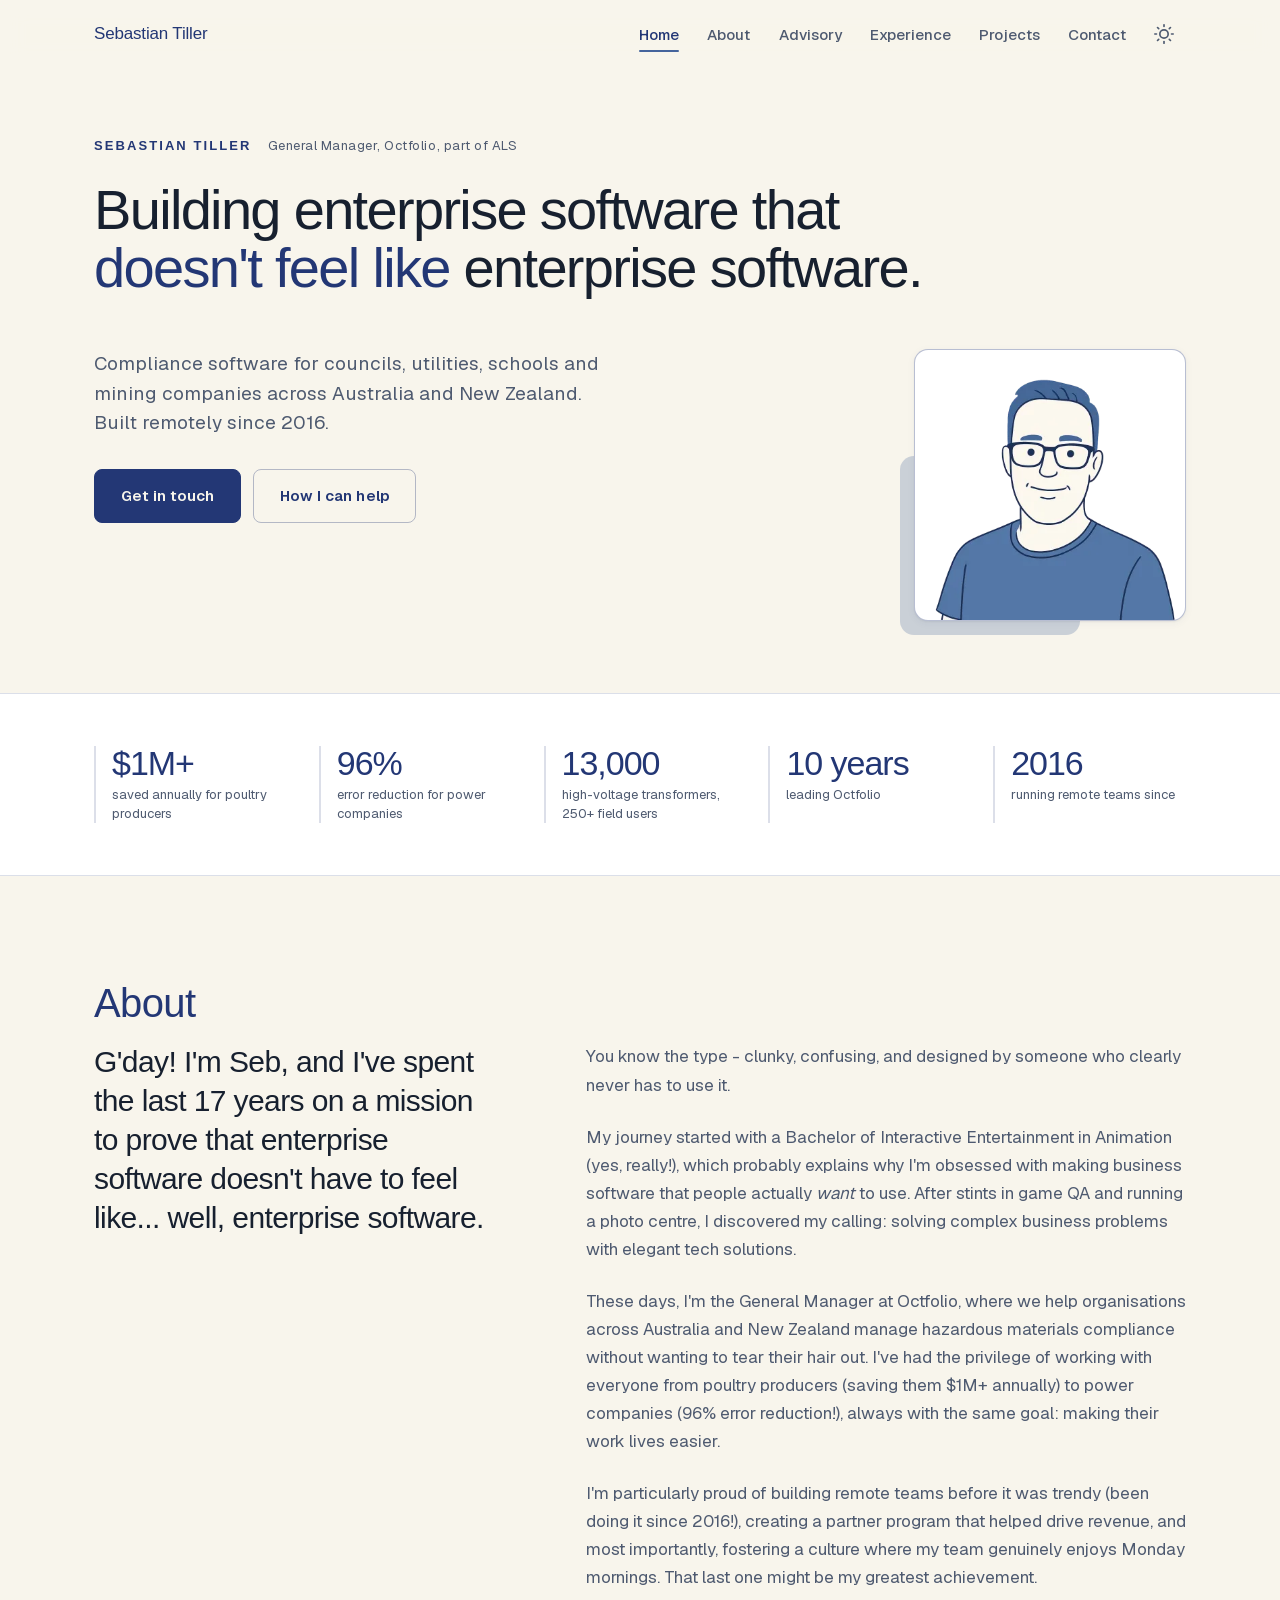
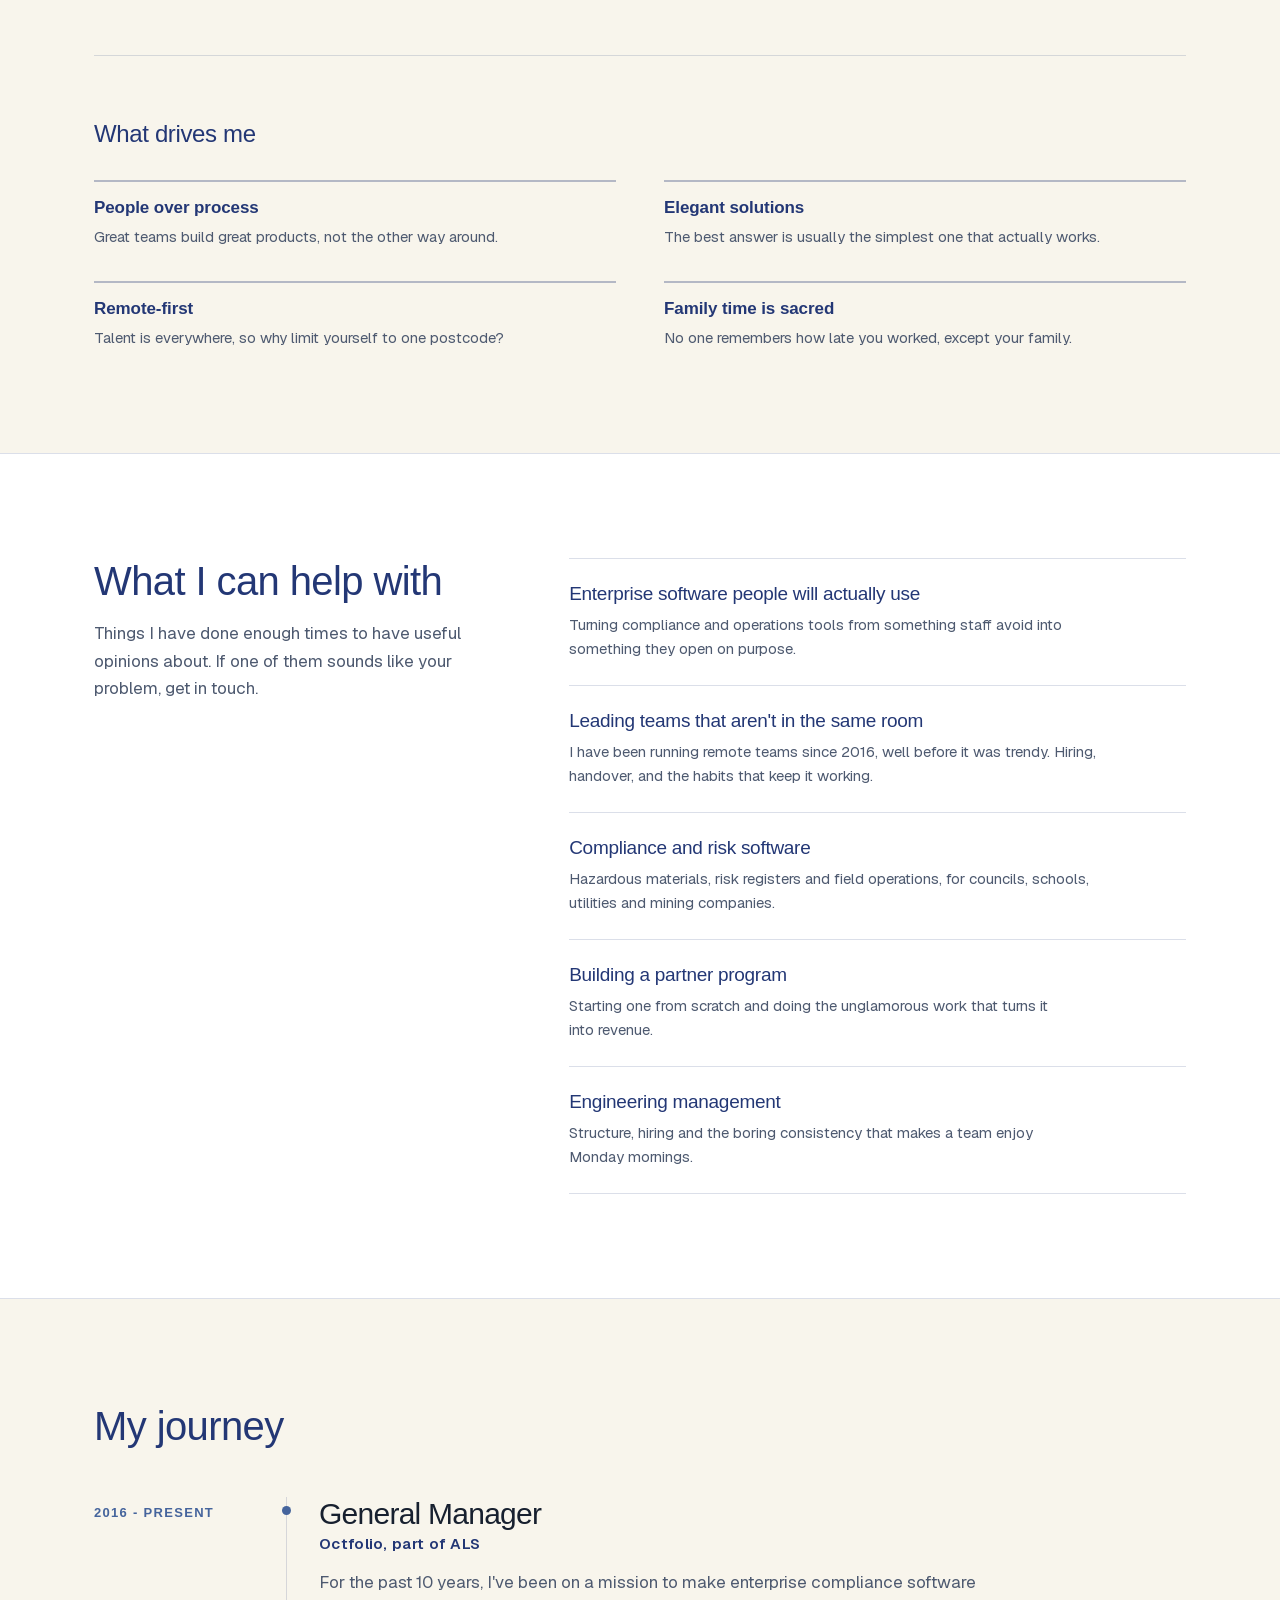
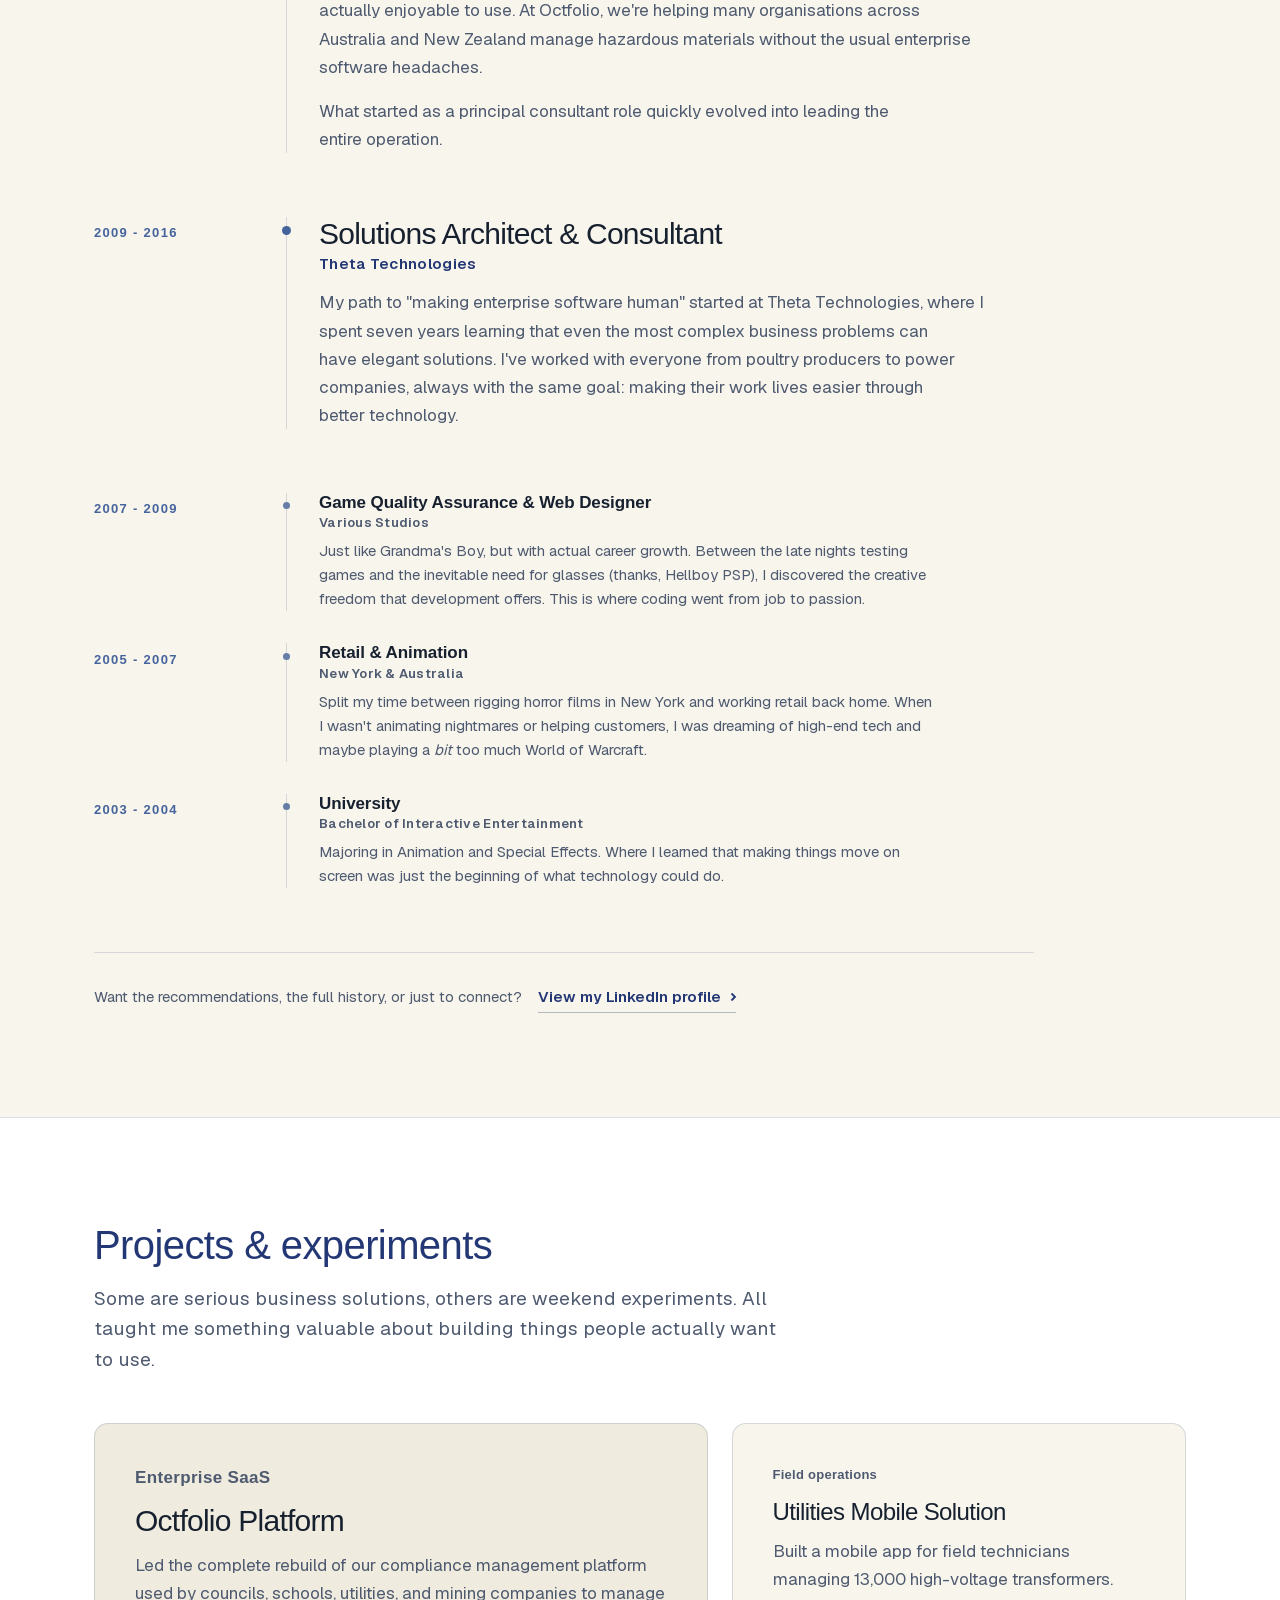
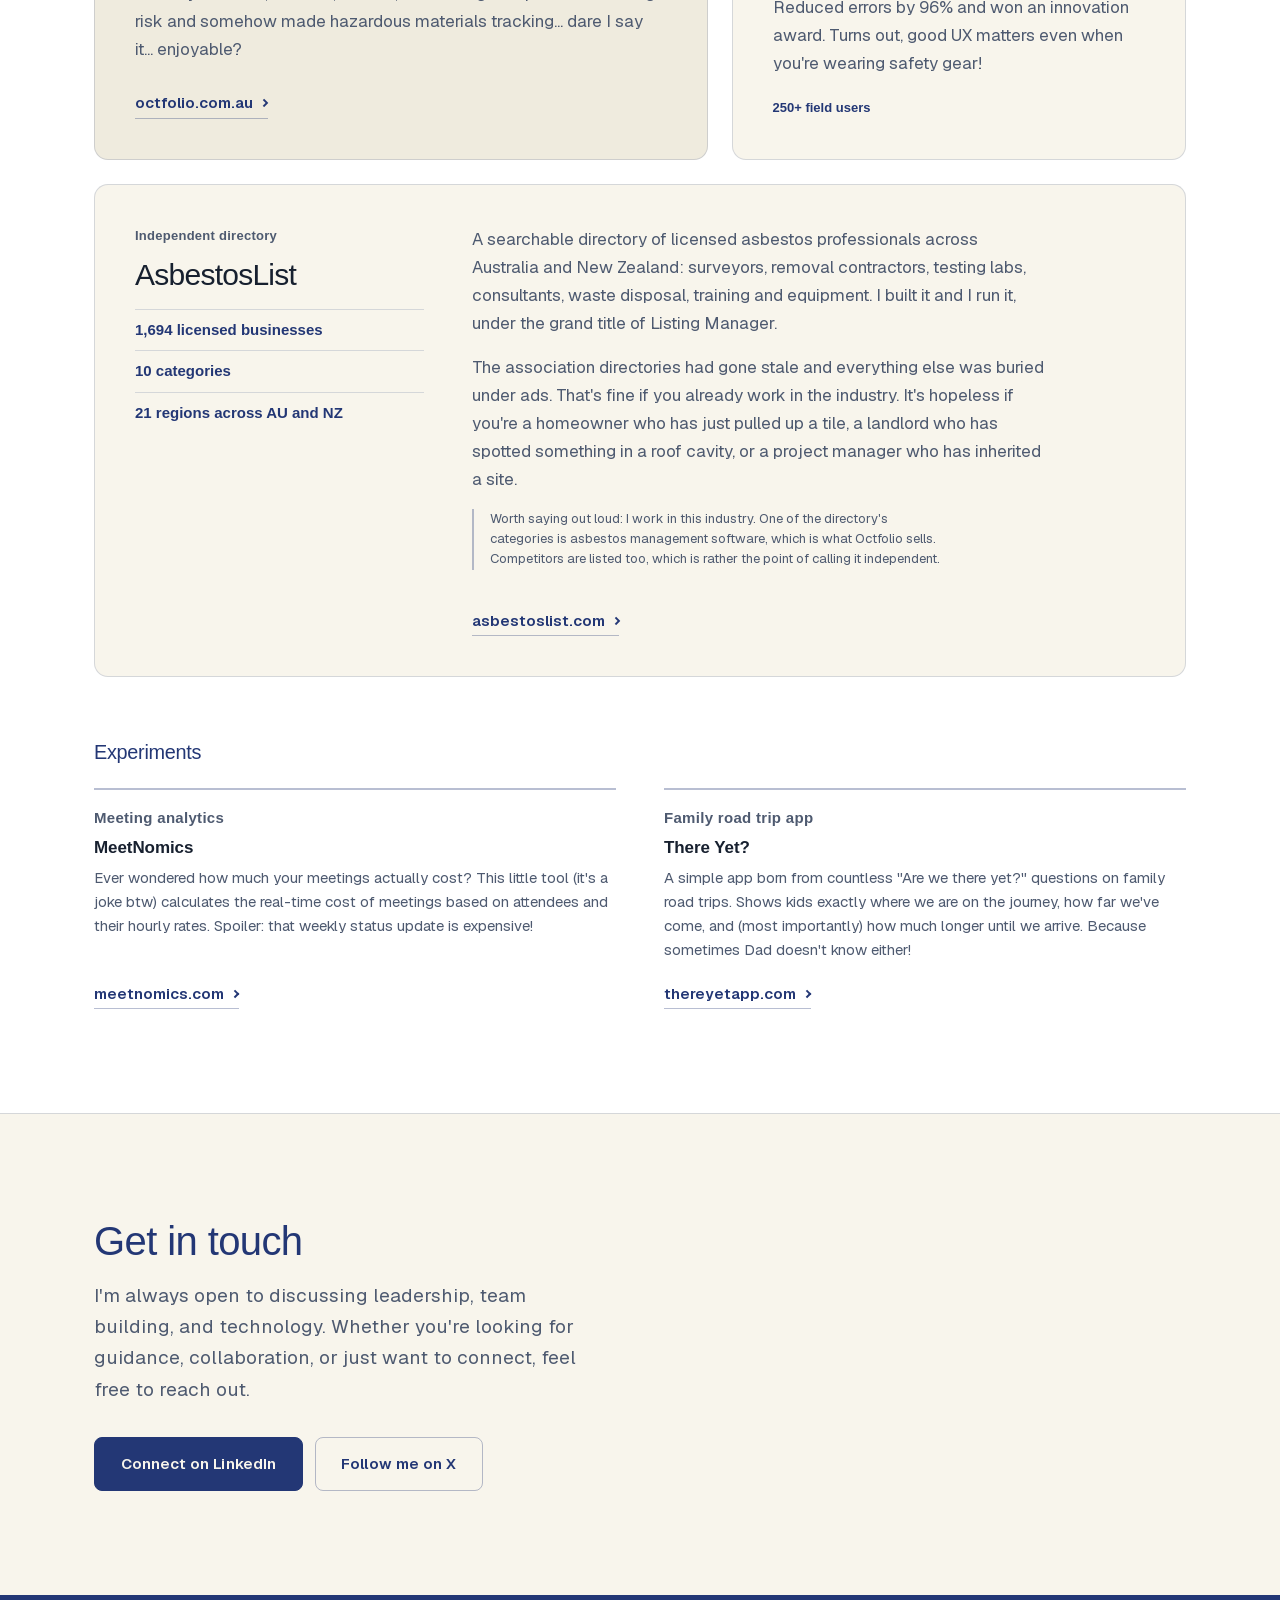
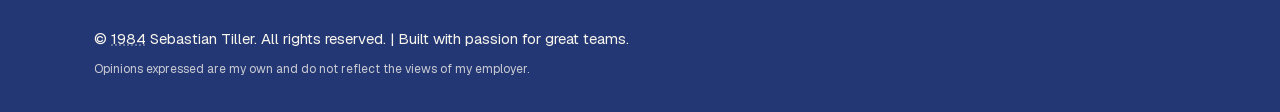
==== commit 4a3060e9: "fix: reflect that octfolio is now part of als" ====
--- a/index.html
+++ b/index.html
@@ -89,7 +89,11 @@
         "worksFor": {
             "@type": "Organization",
             "name": "Octfolio",
-            "description": "Enterprise compliance software for hazardous materials management"
+            "description": "Enterprise compliance software for hazardous materials management",
+            "parentOrganization": {
+                "@type": "Organization",
+                "name": "ALS"
+            }
         },
         "sameAs": [
             "https://www.linkedin.com/in/sebastiantiller",
@@ -262,7 +266,7 @@
         <div class="container">
             <p class="hero__eyebrow">
                 <span class="hero__name">Sebastian Tiller</span>
-                <span class="hero__role">General Manager, Octfolio</span>
+                <span class="hero__role">General Manager, Octfolio, part of ALS</span>
             </p>
             <h1 class="hero__title">Building enterprise software that <span class="hero__accent">doesn't feel like</span> enterprise software.</h1>
             <div class="hero__foot">
@@ -400,7 +404,7 @@
                     <p class="timeline-date">2016 - Present</p>
                     <div class="timeline-content">
                         <h3>General Manager</h3>
-                        <h4>Octfolio</h4>
+                        <h4>Octfolio, part of ALS</h4>
                         <p>For the past <span class="js-years" data-since="2016">10</span> years, I've been on a mission to make enterprise compliance software actually enjoyable to use. At Octfolio, we're helping many organisations across Australia and New Zealand manage hazardous materials without the usual enterprise software headaches.</p>
                         <p>What started as a principal consultant role quickly evolved into leading the entire operation.</p>
                     </div>
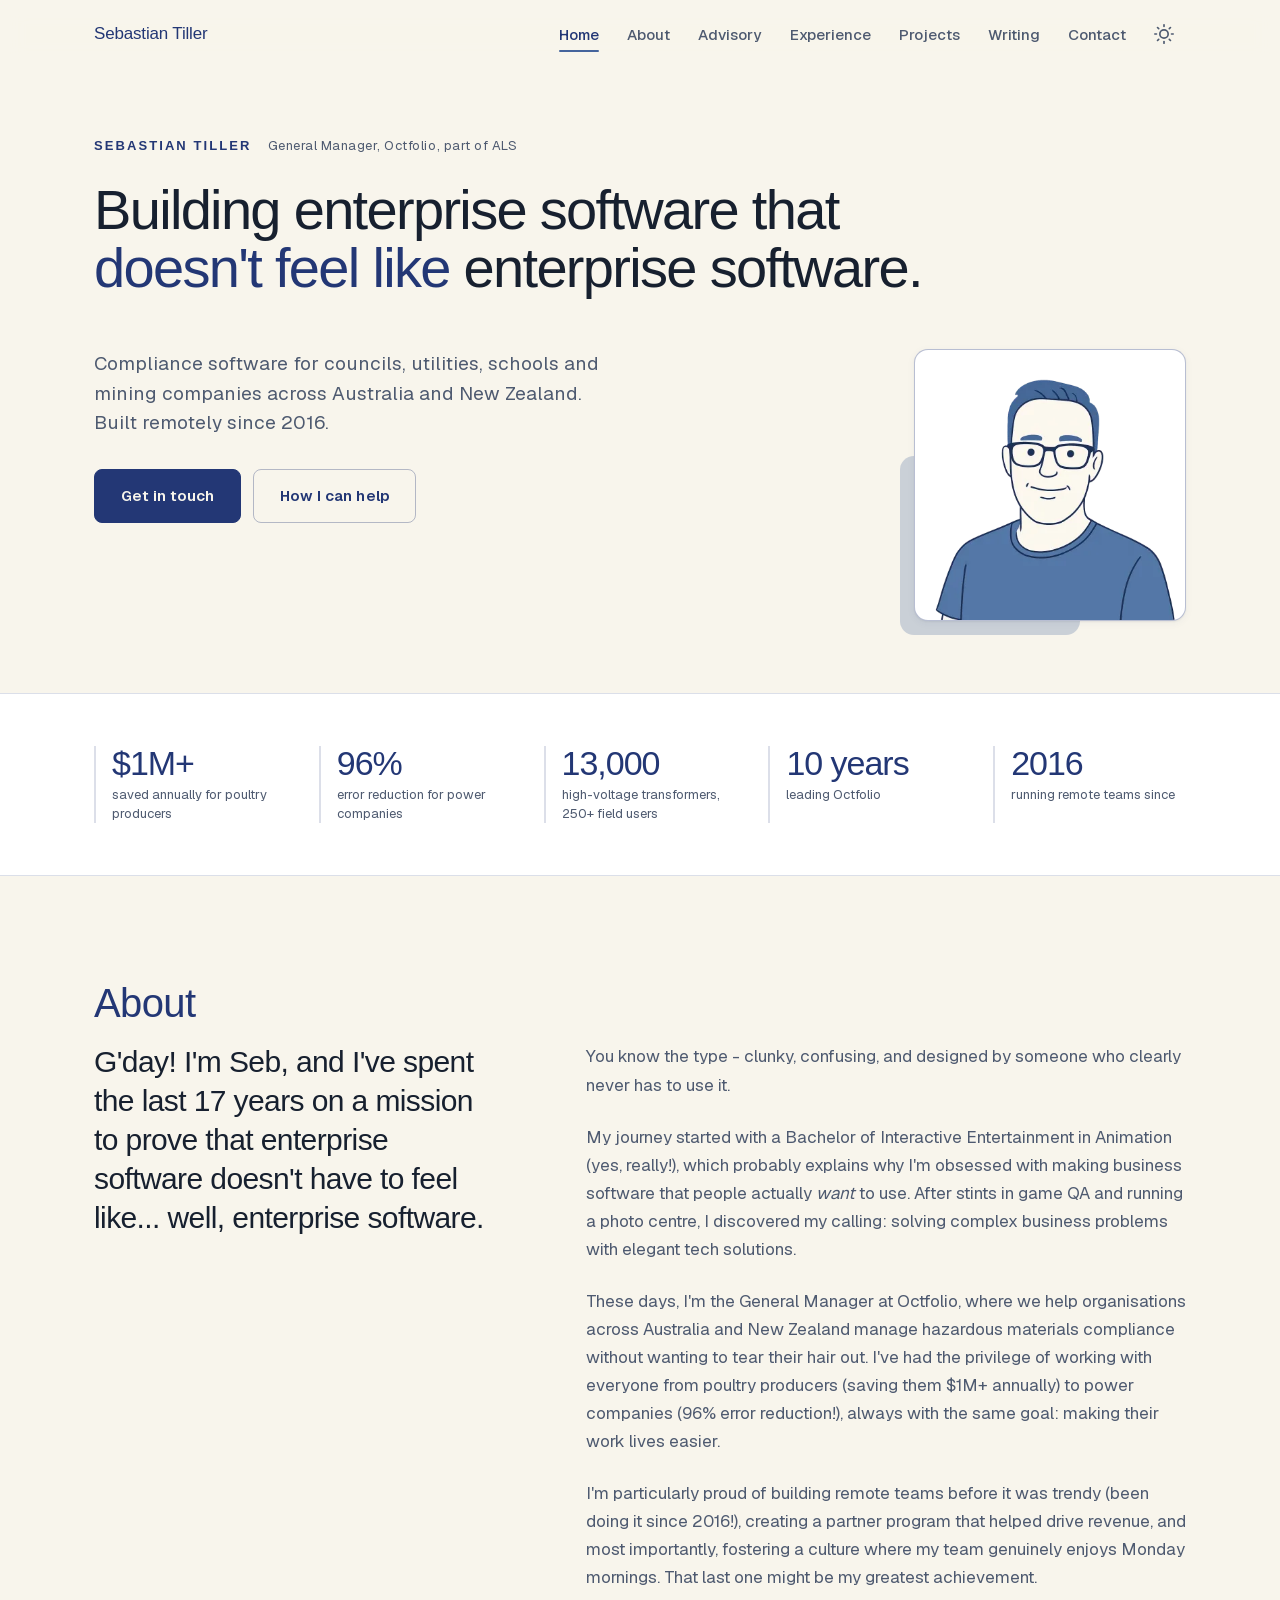
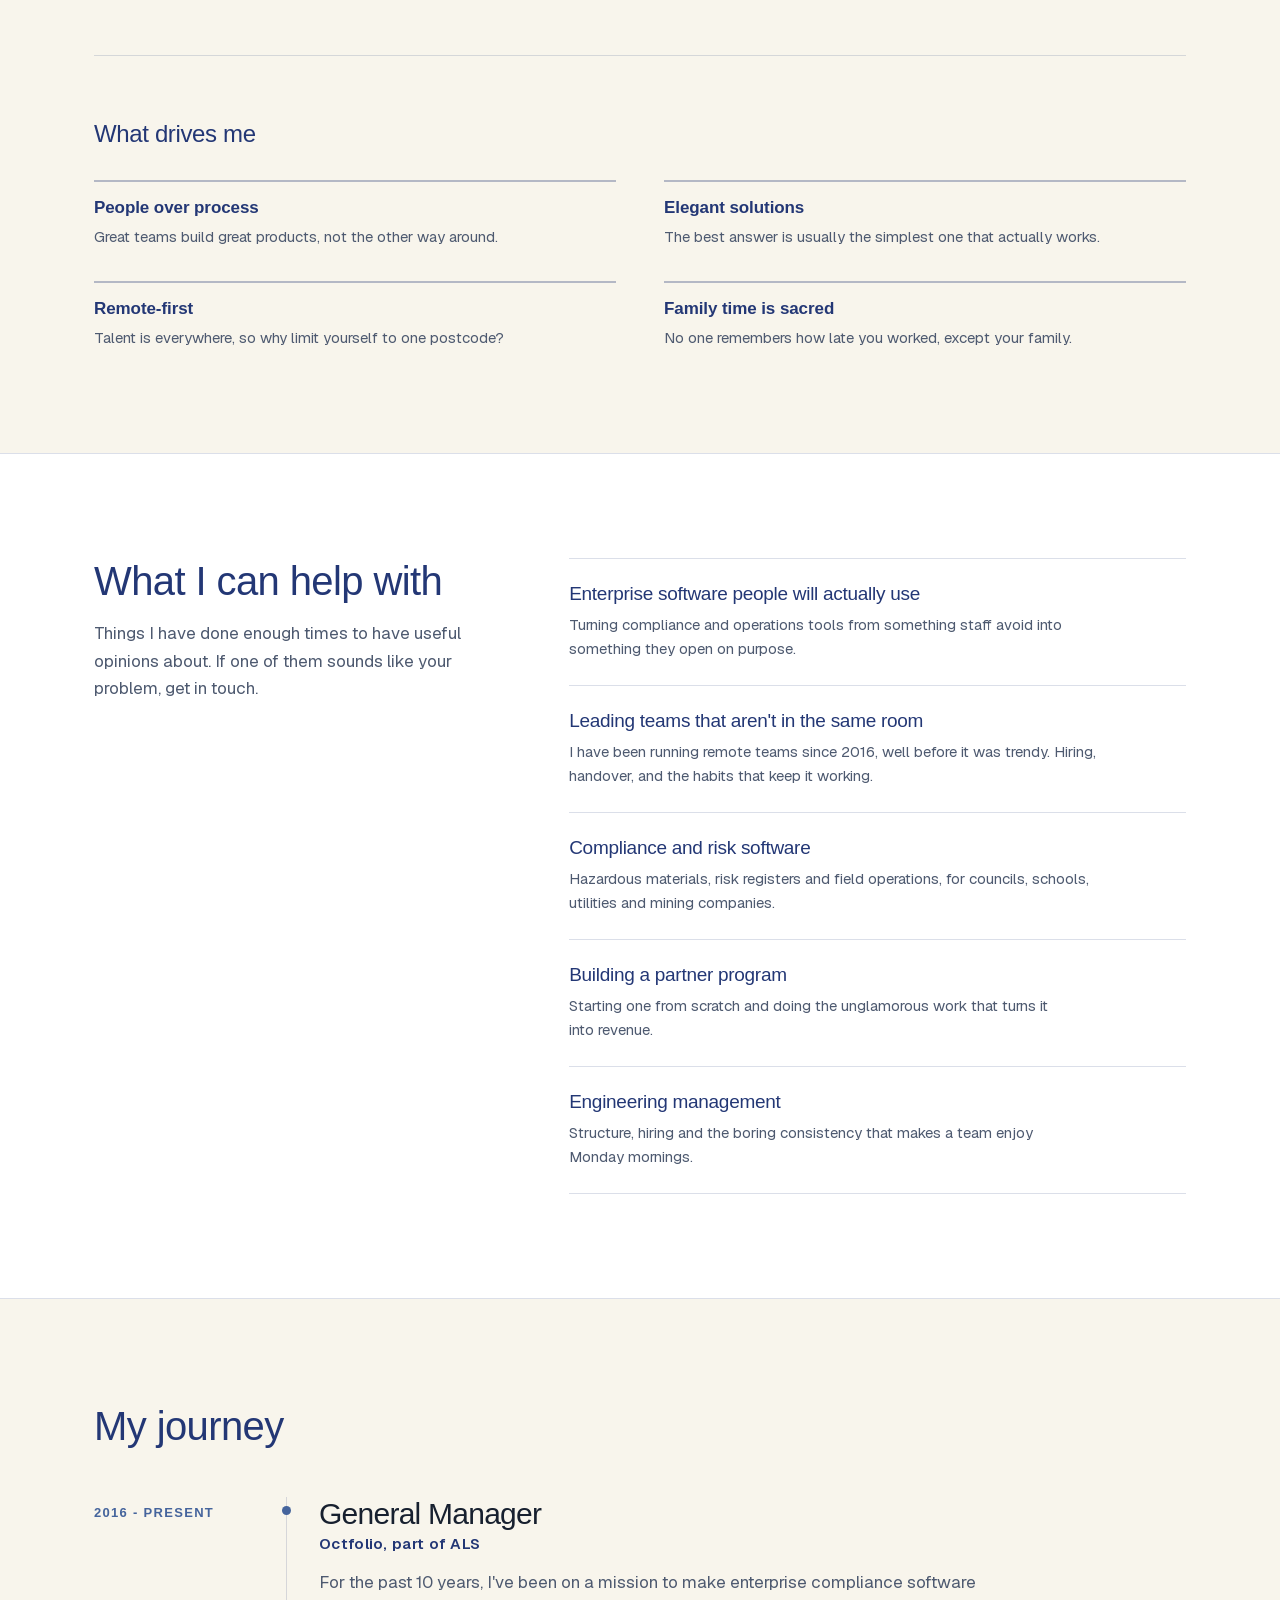
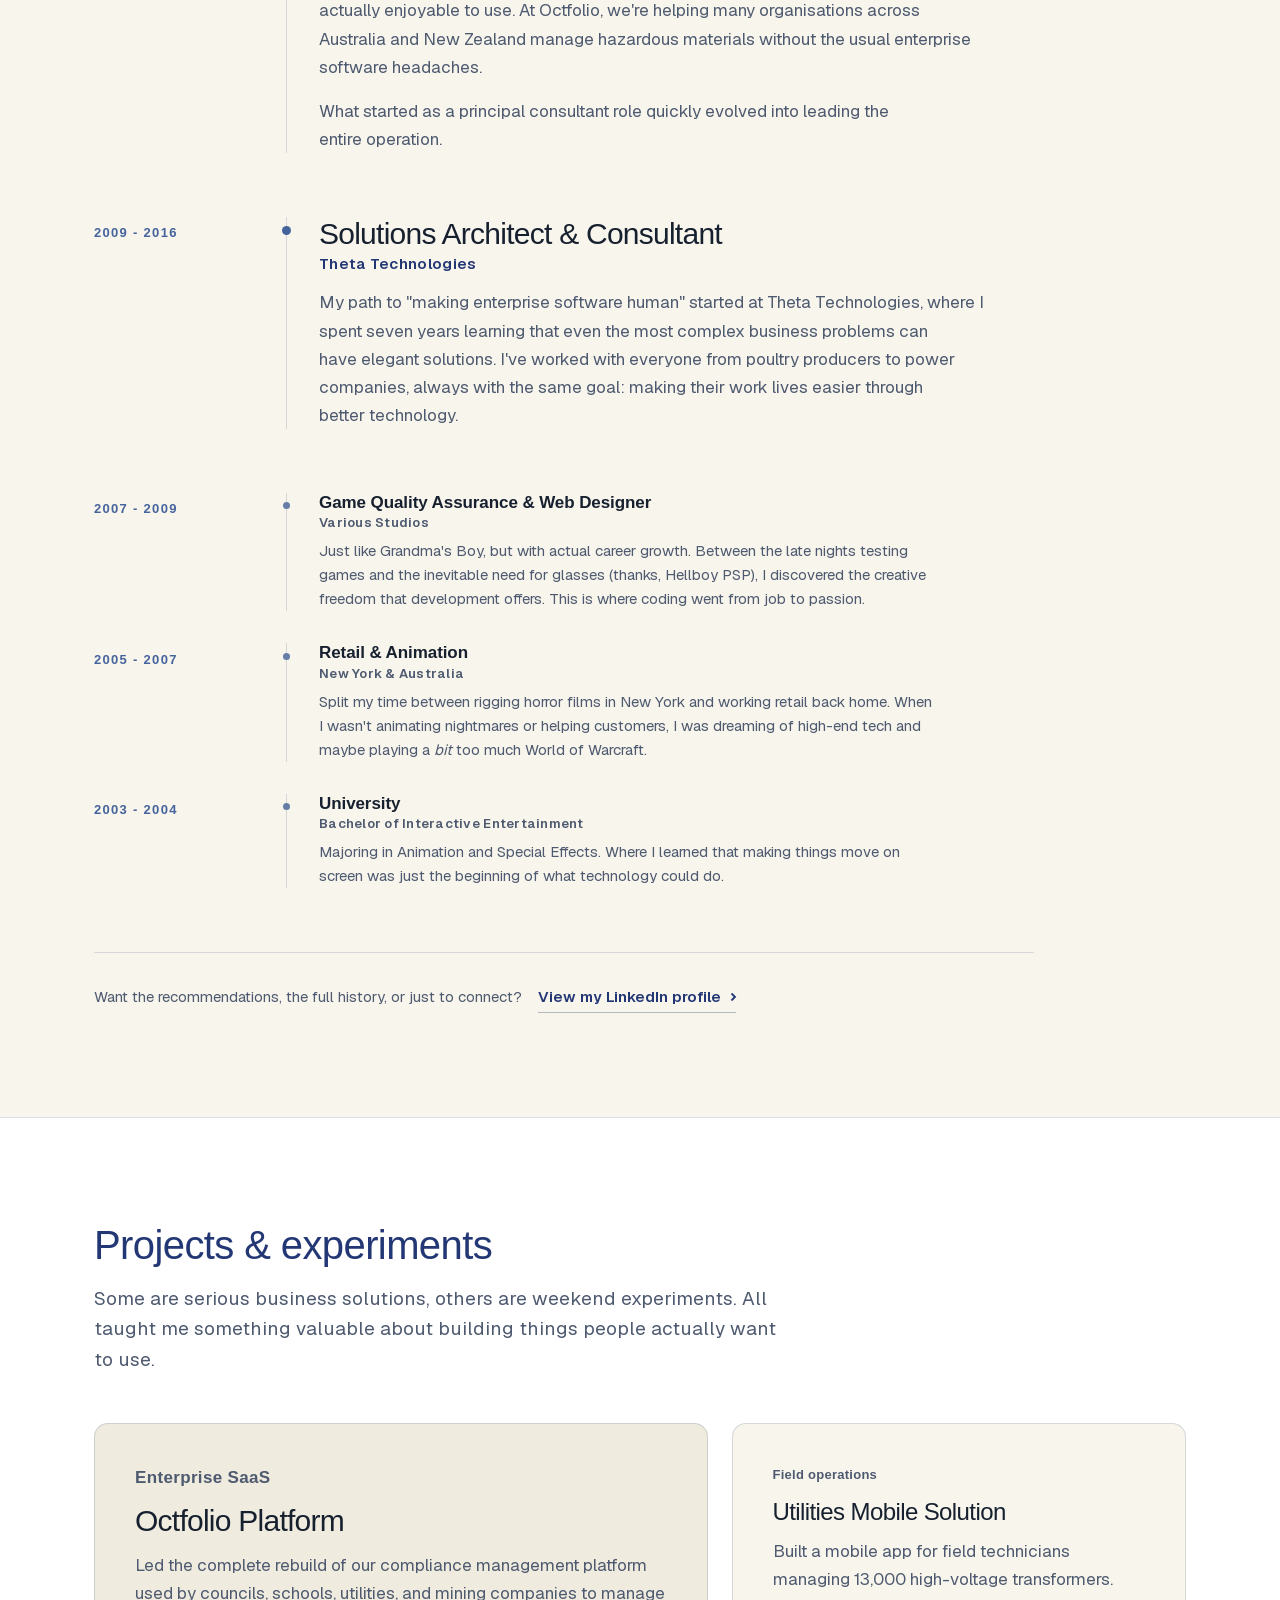
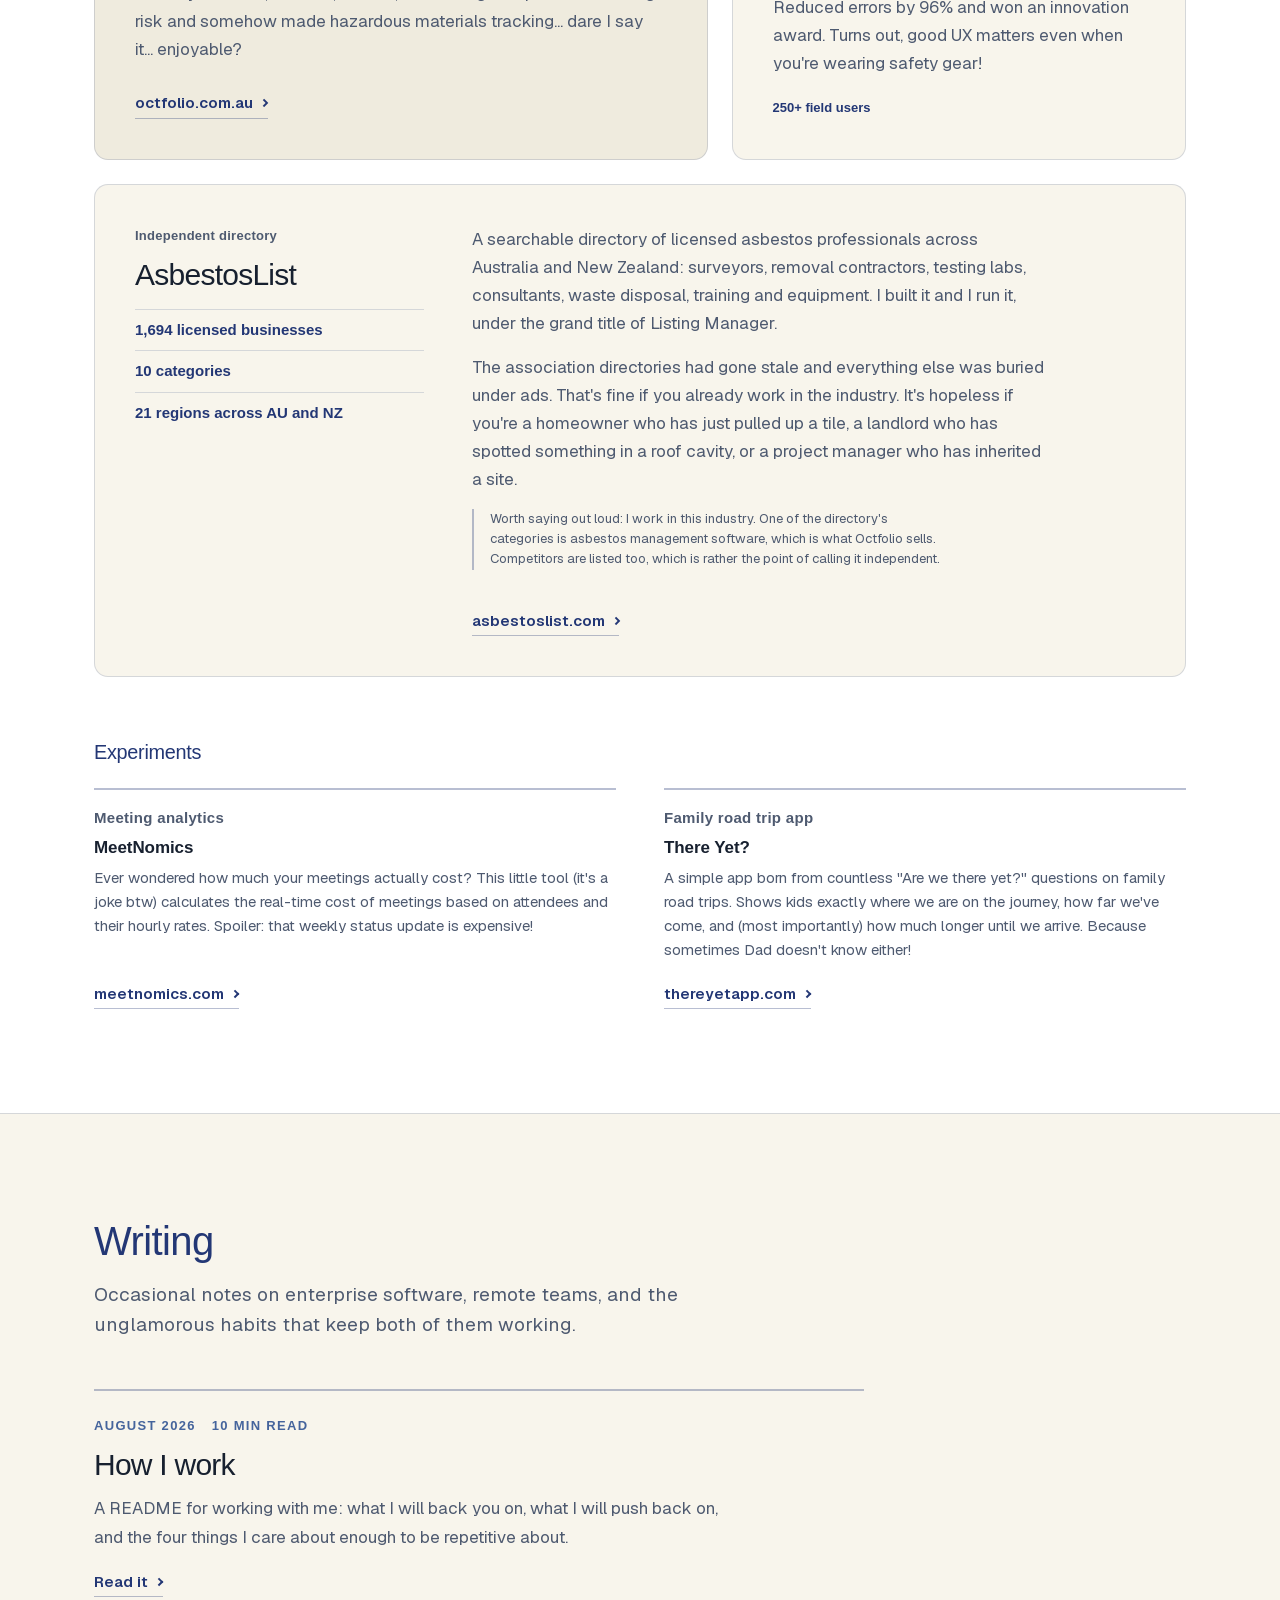
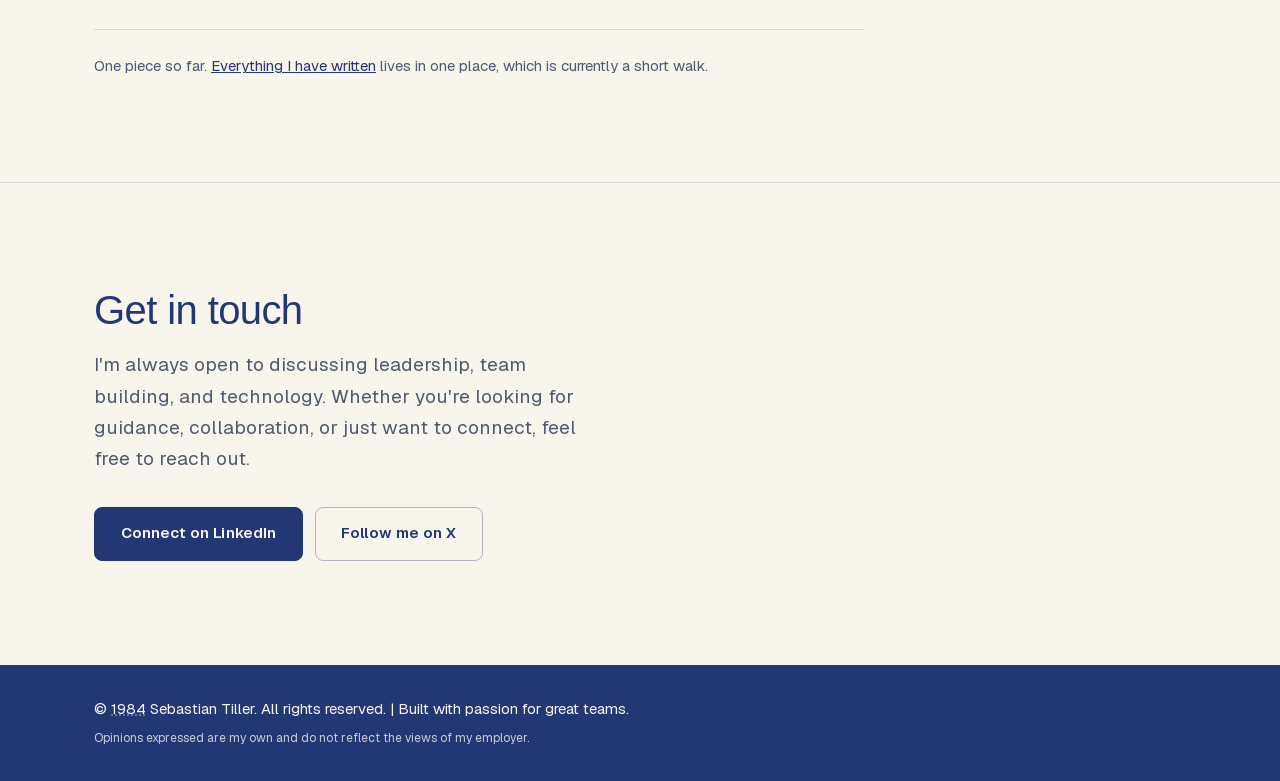
==== commit b6473ee3: "feat: launch the writing section" ====
--- a/index.html
+++ b/index.html
@@ -229,8 +229,7 @@
                 <li><a href="#advisory" class="nav-link">Advisory</a></li>
                 <li><a href="#experience" class="nav-link">Experience</a></li>
                 <li><a href="#projects" class="nav-link">Projects</a></li>
-                <!-- Restore when the Writing section launches:
-                <li><a href="#writing" class="nav-link">Writing</a></li> -->
+                <li><a href="#writing" class="nav-link">Writing</a></li>
                 <li><a href="#contact" class="nav-link">Contact</a></li>
             </ul>
             <div class="nav-actions">
@@ -522,23 +521,9 @@
         </div>
     </section>
 
-    <!-- ==================================================================
-         WRITING SECTION - HIDDEN, NOT YET LAUNCHED
-         ==================================================================
-         Built and working, but held back until the "How I work" article is
-         finished. The pages still exist at /writing/ and /writing/how-i-work/
-         and are excluded from the sitemap, noindex'd, and disallowed in
-         robots.txt.
-
-         TO LAUNCH: uncomment this section, restore the "Writing" nav link
-         (see the commented <li> in .nav-menu above), re-add both URLs to
-         sitemap.xml, remove the robots noindex tags from the two writing
-         pages, drop the Disallow from robots.txt, and delete the DRAFT
-         banner and "Still to write" section from the article.
-
-         Layout family 7, the editorial measure: one stacked entry at reading
-         width rather than a card grid, so a single post reads as deliberate.
-         ==================================================================
+    <!-- Writing. Layout family 7, the editorial measure: one stacked entry at
+         reading width rather than a card grid, so a single post reads as
+         deliberate. Full list lives at /writing/. -->
     <section id="writing" class="section writing">
         <div class="container">
             <div class="section__head">
@@ -550,9 +535,8 @@
                 <ol class="post-list">
                     <li class="post" data-reveal>
                         <p class="post__meta">
-                            <span>Draft</span>
                             <span>August 2026</span>
-                            <span>5 min read</span>
+                            <span>10 min read</span>
                         </p>
                         <h3 class="post__title"><a href="writing/how-i-work/">How I work</a></h3>
                         <p class="post__standfirst">A README for working with me: what I will back you on, what I will push back on, and the four things I care about enough to be repetitive about.</p>
@@ -560,11 +544,10 @@
                     </li>
                 </ol>
 
-                <p class="post-note">One piece so far, and it is still a draft. <a href="writing/">Everything I have written</a> lives in one place, which is currently a short walk.</p>
-            </div>
-        </div>
-    </section>
-    ================= END HIDDEN WRITING SECTION ================= -->
+                <p class="post-note">One piece so far. <a href="writing/">Everything I have written</a> lives in one place, which is currently a short walk.</p>
+            </div>
+        </div>
+    </section>
 
     <!-- Contact -->
     <section id="contact" class="section contact">
